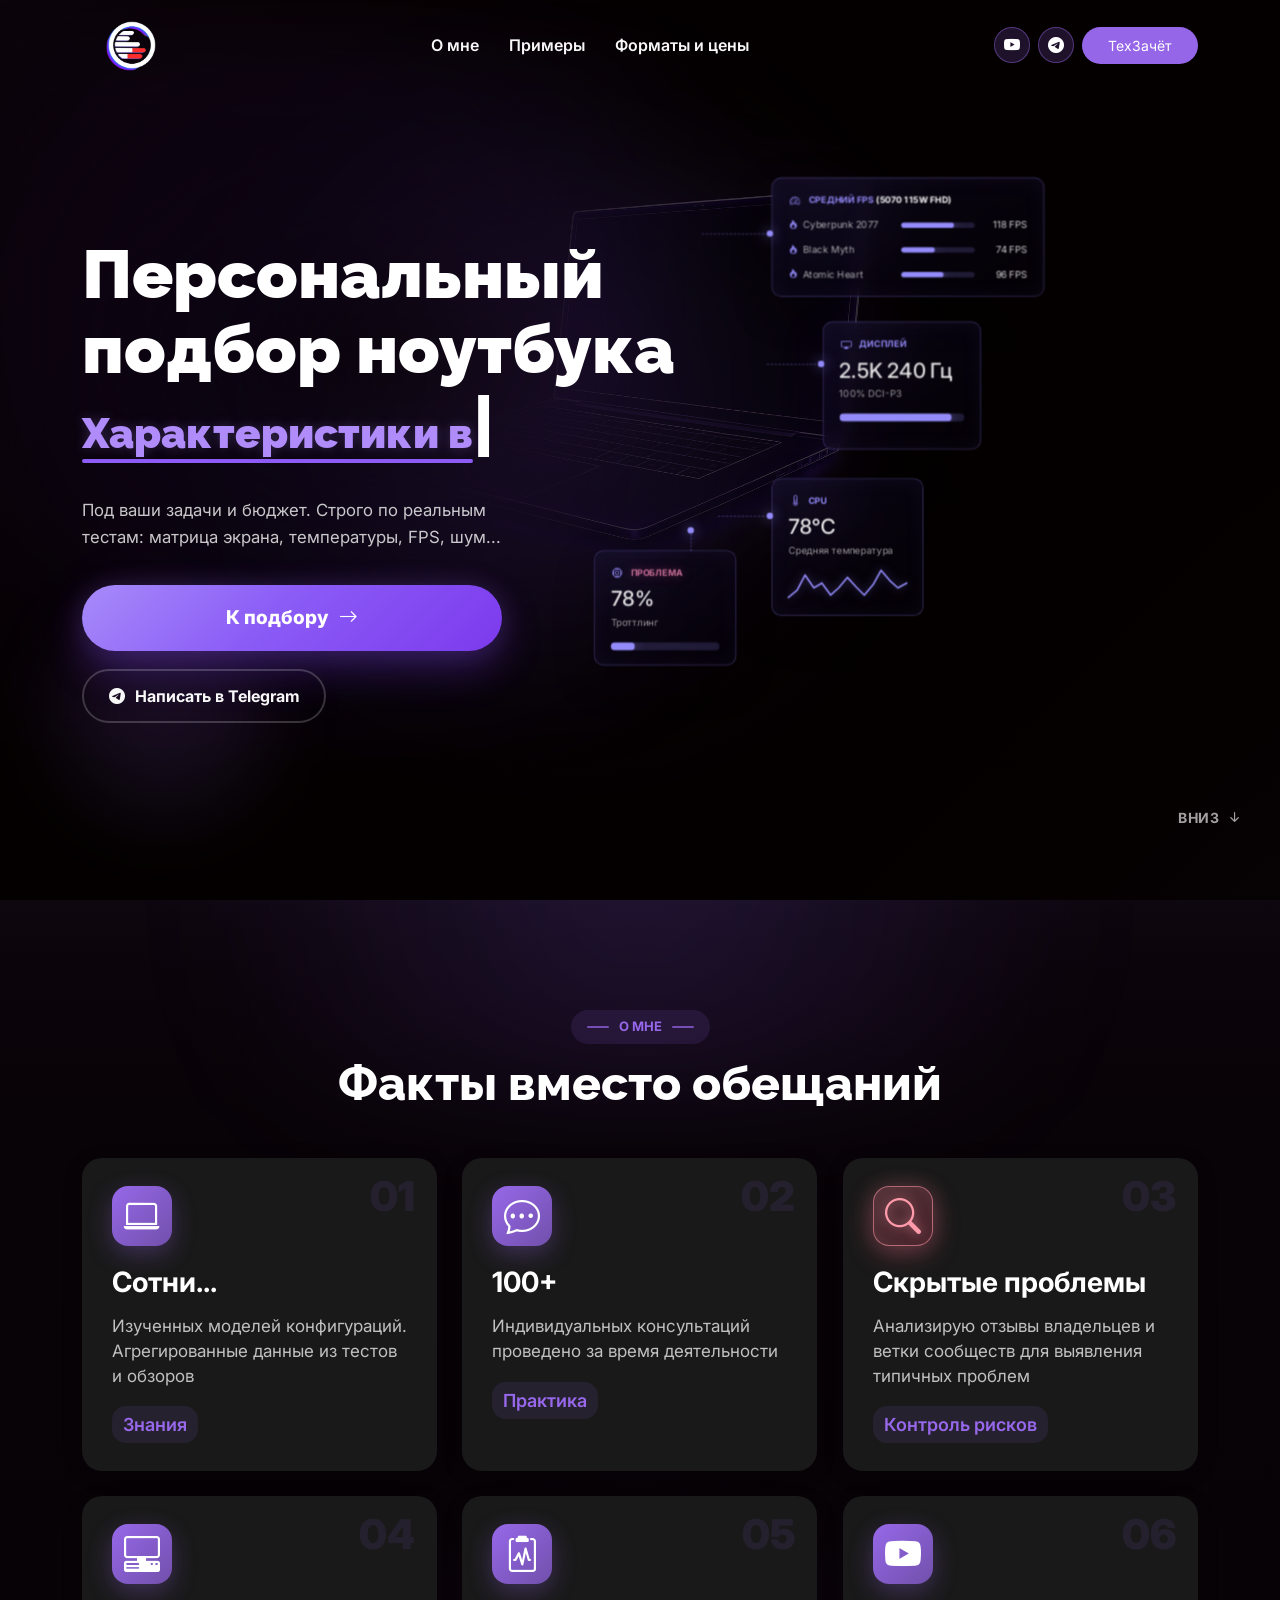
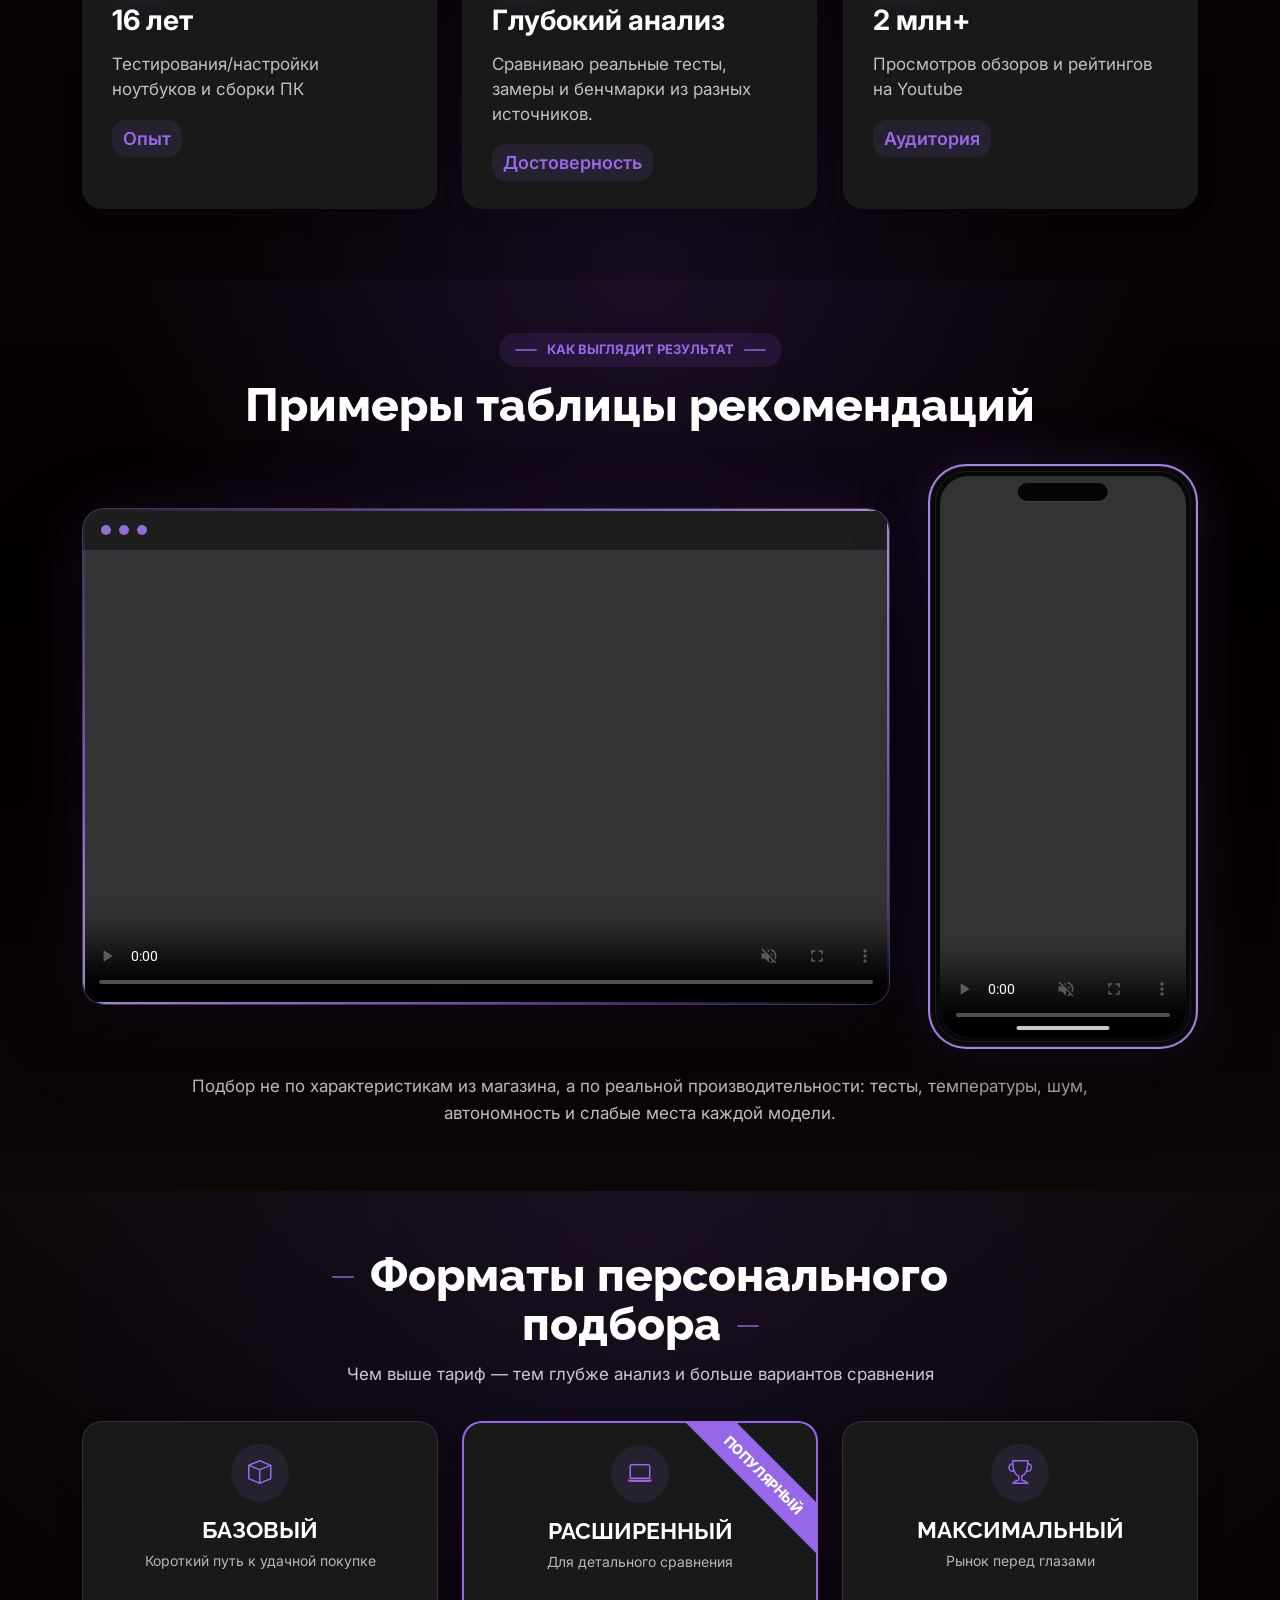
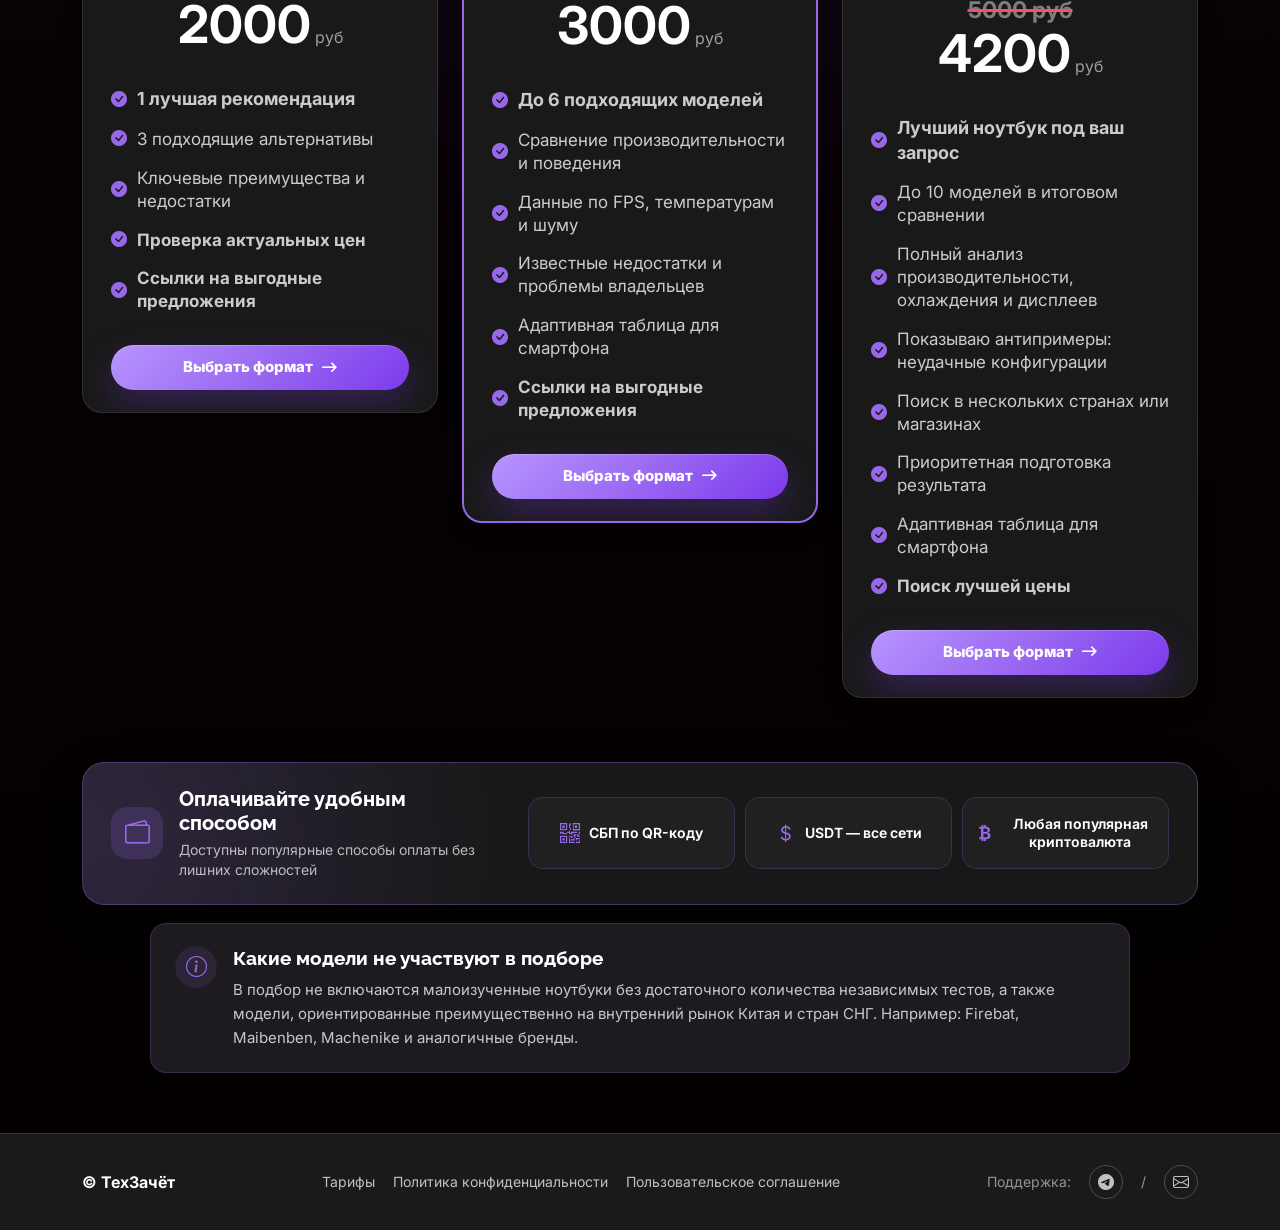
==== index.html @ 90ddcc3f "Replace recommendation demo videos" ====
<!DOCTYPE html>
<html lang="en">

<head>
  <meta charset="utf-8">
  <meta content="width=device-width, initial-scale=1.0" name="viewport">
  <title>ТехЗачёт - подбор ноутбука по реальным тестам</title>
  <meta name="description" content="Персональный подбор ноутбука под задачи и бюджет по реальным тестам, температурам, FPS, шуму и качеству экрана.">
  <meta name="keywords" content="">
  <meta property="og:title" content="ТехЗачёт — персональный подбор ноутбука">
  <meta property="og:description" content="Подбор под ваши задачи и бюджет на основе реальных тестов ноутбуков.">
  <meta property="og:type" content="website">
  <meta property="og:url" content="https://texzachet.com/">
  <meta property="og:site_name" content="ТехЗачёт">
  <meta property="og:locale" content="ru_RU">
  <link rel="canonical" href="https://texzachet.com/">
  <meta property="og:image" content="https://texzachet.com/assets/img/social-preview.png?v=20260727">
  <meta property="og:image:secure_url" content="https://texzachet.com/assets/img/social-preview.png?v=20260727">
  <meta property="og:image:type" content="image/png">
  <meta property="og:image:width" content="2267">
  <meta property="og:image:height" content="951">
  <meta property="og:image:alt" content="ТехЗачёт — персональный подбор ноутбука по реальным тестам">
  <meta name="twitter:card" content="summary_large_image">
  <meta name="twitter:title" content="ТехЗачёт — персональный подбор ноутбука">
  <meta name="twitter:description" content="Подбор под ваши задачи и бюджет на основе реальных тестов ноутбуков.">
  <meta name="twitter:image" content="https://texzachet.com/assets/img/social-preview.png?v=20260727">
  <meta name="twitter:image:alt" content="ТехЗачёт — персональный подбор ноутбука по реальным тестам">

  <!-- Favicons -->
  <link href="assets/img/favicon.png" rel="icon">
  <link href="assets/img/apple-touch-icon.png" rel="apple-touch-icon">

  <!-- Fonts -->
  <link href="https://fonts.googleapis.com" rel="preconnect">
  <link href="https://fonts.gstatic.com" rel="preconnect" crossorigin>
  <link href="https://fonts.googleapis.com/css2?family=Inter:wght@400;500;600;700;800;900&family=Roboto:ital,wght@0,100;0,300;0,400;0,500;0,700;0,900;1,100;1,300;1,400;1,500;1,700;1,900&family=Raleway:ital,wght@0,100;0,200;0,300;0,400;0,500;0,600;0,700;0,800;0,900;1,100;1,200;1,300;1,400;1,500;1,600;1,700;1,800;1,900&display=swap" rel="stylesheet">

  <!-- Vendor CSS Files -->
  <link href="assets/vendor/bootstrap/css/bootstrap.min.css" rel="stylesheet">
  <link href="assets/vendor/bootstrap-icons/bootstrap-icons.css" rel="stylesheet">
  <link href="assets/vendor/aos/aos.css" rel="stylesheet">
  <link href="assets/vendor/glightbox/css/glightbox.min.css" rel="stylesheet">
  <link href="assets/vendor/swiper/swiper-bundle.min.css" rel="stylesheet">

  <!-- Main CSS File -->
  <link href="assets/css/main.css" rel="stylesheet">
  <link href="assets/css/payment.css" rel="stylesheet">

  <!-- =======================================================
  * Template Name: Instant
  * Template URL: https://bootstrapmade.com/newtemplate-bootstrap-website-template/
  * Updated: Jul 07 2025 with Bootstrap v5.3.7
  * Author: BootstrapMade.com
  * License: https://bootstrapmade.com/license/
  ======================================================== -->
</head>

<body class="index-page">

  <header id="header" class="header d-flex align-items-center">
    <div class="container position-relative d-flex align-items-center justify-content-between">

<a href="/" class="logo d-flex align-items-center me-auto me-xl-0" aria-label="Home">
  <img src="assets/img/11122MAIN (0-00-02-50).png" alt="Logo">
</a>

      <nav id="navmenu" class="navmenu">
        <ul>
          <li><a href="#trust">О мне</a></li>
          <li><a href="#recommendations-demo">Примеры</a></li>
          <li><a href="#pricing">Форматы и цены</a></li>
        </ul>
        <i class="mobile-nav-toggle d-xl-none bi bi-list"></i>
      </nav>

      <div class="header-social-links">
        <a href="https://www.youtube.com/@texza4et" target="_blank" rel="noopener" aria-label="YouTube"><i class="bi bi-youtube"></i></a>
        <a href="https://t.me/toptech_ru?direct" target="_blank" rel="noopener" aria-label="Telegram"><i class="bi bi-telegram"></i></a>
      </div>

      <a class="btn-getstarted" href="/">ТехЗачёт</a>

    </div>
  </header>

  <main class="main">

    <!-- Hero Section -->
    <section id="hero" class="hero section">
      <div class="container">
        <div class="hero-wrapper">
          <div class="hero-mystery-laptop" aria-hidden="true">
            <img src="assets/img/48b7e668-4f4a-41c6-b265-36c8e829ea33.png" alt="">
          </div>

          <div class="hero-test-cards" id="heroTestCards" aria-hidden="true"></div>

          <div class="hero-main-content">
            <h1 class="hero-title" data-aos="zoom-in" data-aos-delay="50">
              Персональный подбор ноутбука<br>
              <span class="typed" data-typed-items="Характеристики врут.,Тесты — нет., Доверяйте цифрам."></span>
            </h1>

            <p class="hero-description" data-aos="fade-up" data-aos-delay="100">
Под ваши задачи и бюджет. Строго по реальным тестам: матрица экрана, температуры, FPS, шум...</p>

            <div class="hero-actions" data-aos="fade-up" data-aos-delay="150">
              <a href="#pricing" class="action-btn primary">
                <span>К подбору</span>
                <i class="bi bi-arrow-right"></i>
              </a>
              <a href="https://t.me/toptech_ru?direct" class="action-btn secondary" target="_blank" rel="noopener">
                <i class="bi bi-telegram"></i>
                <span>Написать в Telegram</span>
              </a>
            </div>

          </div>

        </div>
      </div>
      <a href="#trust" class="hero-scroll-hint" data-aos="fade-up" data-aos-delay="200">
        <span>Вниз</span>
        <i class="bi bi-arrow-down-short"></i>
      </a>
    </section><!-- /Hero Section -->

    <!-- Trust Section -->
    <section id="trust" class="features trust-screen section">
      <div class="container">
        <div class="trust-heading" data-aos="fade-up">
          <span>О мне</span>
          <h2>Факты вместо обещаний</h2>
        </div>

        <div class="features-grid trust-grid">
          <div class="feature-item" data-aos="flip-up" data-aos-delay="100">
            <div class="feature-number">01</div>
            <div class="feature-content">
              <div class="feature-icon">
                <i class="bi bi-laptop"></i>
              </div>
              <h4>Сотни...</h4>
              <p>Изученных моделей конфигураций. Агрегированные данные из тестов и обзоров</p>
              <div class="feature-tags">
                <span class="tag">Знания</span>
              </div>
            </div>
          </div>

          <div class="feature-item" data-aos="flip-up" data-aos-delay="150">
            <div class="feature-number">02</div>
            <div class="feature-content">
              <div class="feature-icon">
                <i class="bi bi-chat-dots"></i>
              </div>
              <h4>100+</h4>
              <p>Индивидуальных консультаций проведено за время деятельности</p>
              <div class="feature-tags">
                <span class="tag">Практика</span>
              </div>
            </div>
          </div>

          <div class="feature-item hidden-problems-card" data-aos="flip-up" data-aos-delay="200">
            <div class="feature-number">03</div>
            <div class="feature-content">
              <div class="feature-icon">
                <i class="bi bi-search"></i>
              </div>
              <h4>Скрытые проблемы</h4>
              <p>Анализирую отзывы владельцев и ветки сообществ для выявления типичных проблем</p>
              <div class="feature-tags">
                <span class="tag">Контроль рисков</span>
              </div>
            </div>
          </div>

          <div class="feature-item" data-aos="flip-up" data-aos-delay="250">
            <div class="feature-number">04</div>
            <div class="feature-content">
              <div class="feature-icon">
                <i class="bi bi-pc-display-horizontal"></i>
              </div>
              <h4>16 лет</h4>
              <p>Тестирования/настройки ноутбуков и сборки ПК</p>
              <div class="feature-tags">
                <span class="tag">Опыт</span>
              </div>
            </div>
          </div>

          <div class="feature-item" data-aos="flip-up" data-aos-delay="300">
            <div class="feature-number">05</div>
            <div class="feature-content">
              <div class="feature-icon">
                <i class="bi bi-clipboard2-pulse"></i>
              </div>
              <h4>Глубокий анализ</h4>
              <p>Сравниваю реальные тесты, замеры и бенчмарки из разных источников.</p>
              <div class="feature-tags">
                <span class="tag">Достоверность</span>
              </div>
            </div>
          </div>

          <div class="feature-item" data-aos="flip-up" data-aos-delay="350">
            <div class="feature-number">06</div>
            <div class="feature-content">
              <a href="https://www.youtube.com/@texza4et" class="feature-icon" target="_blank" rel="noopener" aria-label="YouTube">
                <i class="bi bi-youtube"></i>
              </a>
              <h4>2 млн+</h4>
              <p>Просмотров обзоров и рейтингов на Youtube</p>
              <div class="feature-tags">
                <span class="tag">Аудитория</span>
              </div>
            </div>
          </div>
        </div>
      </div>
    </section><!-- /Trust Section -->

    <!-- Recommendations Demo Section -->
    <section id="recommendations-demo" class="recommendations-demo section">
      <div class="container">
        <div class="recommendations-heading" data-aos="fade-up">
          <span>Как выглядит результат</span>
          <h2>Примеры таблицы рекомендаций</h2>
        </div>

        <div class="recommendations-showcase" data-aos="zoom-in" data-aos-delay="150">
          <div class="recommendations-window">
            <div class="window-bar" aria-hidden="true">
              <span></span>
              <span></span>
              <span></span>
            </div>
            <video controls muted loop playsinline preload="metadata" data-scroll-video aria-label="Демонстрация таблицы рекомендаций на компьютере">
              <source src="Videp Project 5.mp4" type="video/mp4">
              Ваш браузер не поддерживает видео.
            </video>
          </div>

          <div class="recommendations-phone" aria-label="Демонстрация мобильной версии">
            <div class="phone-speaker" aria-hidden="true"></div>
            <video controls muted loop playsinline preload="metadata" data-scroll-video aria-label="Демонстрация таблицы рекомендаций на смартфоне">
              <source src="Video Project 4.mp4" type="video/mp4">
              Ваш браузер не поддерживает видео.
            </video>
            <div class="phone-home-indicator" aria-hidden="true"></div>
          </div>
        </div>

        <p class="recommendations-caption" data-aos="fade-up" data-aos-delay="250">
Подбор не по характеристикам из магазина, а по реальной производительности: тесты, температуры, шум, автономность и слабые места каждой модели.
        </p>
      </div>
    </section><!-- /Recommendations Demo Section -->

    <!-- Pricing Section -->
    <section id="pricing" class="pricing section">

      <!-- Section Title -->
      <div class="container section-title" data-aos="fade-up">
        <h2>Форматы персонального подбора</h2>
        <p>Чем выше тариф — тем глубже анализ и больше вариантов сравнения</p>
      </div><!-- End Section Title -->

      <div class="container" data-aos="fade-up" data-aos-delay="100">

        <div class="row gy-4">
          <!-- Basic Plan -->
          <div class="col-lg-4 col-md-6" data-aos="zoom-in" data-aos-delay="200">
            <div class="pricing-card">
              <div class="plan-header">
                <div class="plan-icon">
                  <i class="bi bi-box"></i>
                </div>
                <h3>БАЗОВЫЙ</h3>
                <p>Короткий путь к удачной покупке</p>
              </div>
              <div class="plan-pricing">
                <div class="price">
                  <span class="amount">2000</span>
                  <span class="period">руб</span>
                </div>
              </div>
              <div class="plan-features">
                <ul>
                  <li><i class="bi bi-check-circle-fill"></i> 1 лучшая рекомендация</li>
                  <li><i class="bi bi-check-circle-fill"></i> 3 подходящие альтернативы</li>
                  <li><i class="bi bi-check-circle-fill"></i> Ключевые преимущества и недостатки</li>
                  <li><i class="bi bi-check-circle-fill"></i> <strong>Проверка актуальных цен</strong></li>
                  <li><i class="bi bi-check-circle-fill"></i> <strong>Ссылки на выгодные предложения</strong></li>
                </ul>
              </div>
              <div class="plan-cta">
                <a href="#" class="btn-plan" data-checkout-plan="lite">Выбрать формат</a>
              </div>
            </div>
          </div><!-- End Basic Plan -->

          <!-- Professional Plan -->
          <div class="col-lg-4 col-md-6" data-aos="zoom-in" data-aos-delay="300">
            <div class="pricing-card popular">
              <div class="popular-tag">Популярный</div>
              <div class="plan-header">
                <div class="plan-icon">
                  <i class="bi bi-laptop"></i>
                </div>
                <h3>РАСШИРЕННЫЙ</h3>
                <p>Для детального сравнения</p>
              </div>
              <div class="plan-pricing">
                <div class="price">
                  <span class="amount">3000</span>
                  <span class="period">руб</span>
                </div>
              </div>
              <div class="plan-features">
                <ul>
                  <li><i class="bi bi-check-circle-fill"></i> До 6 подходящих моделей</li>
                  <li><i class="bi bi-check-circle-fill"></i> Сравнение производительности и поведения</li>
                  <li><i class="bi bi-check-circle-fill"></i> Данные по FPS, температурам и шуму</li>
                  <li><i class="bi bi-check-circle-fill"></i> Известные недостатки и проблемы владельцев</li>
                  <li><i class="bi bi-check-circle-fill"></i> Адаптивная таблица для смартфона</li>
                  <li><i class="bi bi-check-circle-fill"></i> <strong>Ссылки на выгодные предложения</strong></li>
                </ul>
              </div>
              <div class="plan-cta">
                <a href="#" class="btn-plan" data-checkout-plan="pro">Выбрать формат</a>
              </div>
            </div>
          </div><!-- End Professional Plan -->

          <!-- Enterprise Plan -->
          <div class="col-lg-4 col-md-6" data-aos="zoom-in" data-aos-delay="400">
            <div class="pricing-card">
              <div class="plan-header">
                <div class="plan-icon">
                  <i class="bi bi-trophy"></i>
                </div>
                <h3>МАКСИМАЛЬНЫЙ</h3>
                <p>Рынок перед глазами</p>
              </div>
              <div class="plan-pricing">
                <div class="old-price">5000 руб</div>
                <div class="price">
                  <span class="amount">4200</span>
                  <span class="period">руб</span>
                </div>
              </div>
              <div class="plan-features">
                <ul>
                  <li><i class="bi bi-check-circle-fill"></i> Лучший ноутбук под ваш запрос</li>
                  <li><i class="bi bi-check-circle-fill"></i> До 10 моделей в итоговом сравнении</li>
                  <li><i class="bi bi-check-circle-fill"></i> Полный анализ производительности, охлаждения и дисплеев</li>
                  <li><i class="bi bi-check-circle-fill"></i> Показываю антипримеры: неудачные конфигурации</li>
                  <li><i class="bi bi-check-circle-fill"></i> Поиск в нескольких странах или магазинах</li>
                  <li><i class="bi bi-check-circle-fill"></i> Приоритетная подготовка результата</li>
                  <li><i class="bi bi-check-circle-fill"></i> Адаптивная таблица для смартфона</li>
                  <li><i class="bi bi-check-circle-fill"></i> <strong>Поиск лучшей цены</strong></li>
                </ul>
              </div>
              <div class="plan-cta">
                <a href="#" class="btn-plan" data-checkout-plan="expert">Выбрать формат</a>
              </div>
            </div>
          </div><!-- End Enterprise Plan -->
        </div>

        <aside class="pricing-payment-methods" aria-labelledby="paymentMethodsTitle">
          <div class="pricing-payment-methods-heading">
            <span class="pricing-payment-methods-icon" aria-hidden="true">
              <i class="bi bi-wallet2"></i>
            </span>
            <div>
              <h3 id="paymentMethodsTitle">Оплачивайте удобным способом</h3>
              <p>Доступны популярные способы оплаты без лишних сложностей</p>
            </div>
          </div>
          <div class="pricing-payment-methods-list">
            <div class="pricing-payment-method">
              <i class="bi bi-qr-code" aria-hidden="true"></i>
              <span>СБП по QR-коду</span>
            </div>
            <div class="pricing-payment-method">
              <i class="bi bi-currency-dollar" aria-hidden="true"></i>
              <span>USDT — все сети</span>
            </div>
            <div class="pricing-payment-method">
              <i class="bi bi-currency-bitcoin" aria-hidden="true"></i>
              <span>Любая популярная криптовалюта</span>
            </div>
          </div>
        </aside>

        <aside class="pricing-exclusion-note" aria-labelledby="pricingExclusionTitle">
          <div class="pricing-exclusion-note-icon" aria-hidden="true">
            <i class="bi bi-info-circle"></i>
          </div>
          <div>
            <h3 id="pricingExclusionTitle">Какие модели не участвуют в подборе</h3>
            <p>В подбор не включаются малоизученные ноутбуки без достаточного количества независимых тестов, а также модели, ориентированные преимущественно на внутренний рынок Китая и стран СНГ. Например: Firebat, Maibenben, Machenike и аналогичные бренды.</p>
          </div>
        </aside>

        <div class="payment-notice" data-payment-notice role="alert" aria-live="assertive" hidden></div>

      </div>

    </section><!-- /Pricing Section -->

    <div class="modal fade checkout-modal" id="checkoutModal" tabindex="-1" aria-labelledby="checkoutModalTitle" aria-hidden="true">
      <div class="modal-dialog modal-dialog-centered">
        <div class="modal-content">
          <div class="modal-header">
            <div>
              <div class="checkout-modal-kicker">Оформление заказа</div>
              <h2 class="modal-title" id="checkoutModalTitle">Тариф <span data-checkout-plan-name></span></h2>
              <div class="checkout-modal-price" data-checkout-plan-price></div>
            </div>
            <button type="button" class="btn-close" data-bs-dismiss="modal" aria-label="Закрыть"></button>
          </div>
          <form data-checkout-form>
            <div class="modal-body">
              <label class="form-label" for="checkoutContact">Telegram или email</label>
              <input
                class="form-control"
                id="checkoutContact"
                name="contact"
                type="text"
                maxlength="160"
                autocomplete="email"
                placeholder="@username или name@example.com"
                required
              >
              <p class="checkout-contact-hint">Нужен только для связи по оплаченному заказу.</p>

              <div class="form-check checkout-consent">
                <input class="form-check-input" id="checkoutTerms" name="acceptedTerms" type="checkbox" required>
                <label class="form-check-label" for="checkoutTerms">
                  Я принимаю <a href="terms.html" target="_blank" rel="noopener">пользовательское соглашение</a>
                  и <a href="privacy.html" target="_blank" rel="noopener">политику конфиденциальности</a>
                </label>
              </div>

              <div class="checkout-error" data-checkout-error role="alert" aria-live="assertive" hidden></div>
            </div>
            <div class="modal-footer">
              <button type="button" class="btn checkout-cancel" data-bs-dismiss="modal">Отмена</button>
              <button type="submit" class="btn checkout-submit" data-checkout-submit>Перейти к оплате</button>
            </div>
          </form>
        </div>
      </div>
    </div>

    <!-- About Section -->
    <section id="about" class="about section temporarily-hidden">

      <div class="container" data-aos="fade-up" data-aos-delay="100">

        <div class="row align-items-center justify-content-between g-lg-5">
          <div class="col-lg-6" data-aos="fade-right" data-aos-delay="200">
            <div class="image-wrapper">
              <img src="assets/img/about/about-portrait-7.webp" class="img-fluid rounded" alt="About Us Image">
            </div>
          </div>

          <div class="col-lg-6" data-aos="fade-left" data-aos-delay="300">
            <div class="content">
              <h2 class="mb-4">Our Story</h2>
              <h5 class="mb-4">Crafting innovative solutions since 2010</h5>

              <p>Lorem ipsum dolor sit amet, consectetur adipiscing elit. Proin vel mauris in magna fringilla finibus. Suspendisse potenti. Integer ut fringilla mi, a aliquam risus. Maecenas ac nibh magna. Aenean fringilla lobortis ex, sit amet iaculis eros facilisis nec.</p>

              <div class="features-list mt-5" data-aos="fade-up" data-aos-delay="400">
                <div class="row g-4">
                  <div class="col-md-6">
                    <div class="feature-item">
                      <i class="bi bi-award"></i>
                      <h5>Excellence</h5>
                      <p>Lorem ipsum dolor sit amet, consectetur adipiscing elit.</p>
                    </div>
                  </div>
                  <div class="col-md-6">
                    <div class="feature-item">
                      <i class="bi bi-lightbulb"></i>
                      <h5>Innovation</h5>
                      <p>Proin vel mauris in magna fringilla finibus.</p>
                    </div>
                  </div>
                  <div class="col-md-6">
                    <div class="feature-item">
                      <i class="bi bi-people"></i>
                      <h5>Community</h5>
                      <p>Suspendisse potenti. Integer ut fringilla mi.</p>
                    </div>
                  </div>
                  <div class="col-md-6">
                    <div class="feature-item">
                      <i class="bi bi-graph-up-arrow"></i>
                      <h5>Growth</h5>
                      <p>Maecenas ac nibh magna. Aenean fringilla lobortis ex.</p>
                    </div>
                  </div>
                </div>
              </div>

              <div class="mt-5" data-aos="fade-up" data-aos-delay="600">
                <a href="#" class="btn btn-primary me-3">Learn More</a>
                <a href="#" class="btn btn-outline-primary">Contact Us</a>
              </div>
            </div>
          </div>
        </div>

      </div>

    </section><!-- /About Section -->

    <!-- Features Section -->
    <section id="features" class="features section temporarily-hidden">

      <!-- Section Title -->
      <div class="container section-title" data-aos="fade-up">
        <h2>Features</h2>
        <p>Necessitatibus eius consequatur ex aliquid fuga eum quidem sint consectetur velit</p>
      </div><!-- End Section Title -->

      <div class="container" data-aos="fade-up" data-aos-delay="100">

        <div class="row align-items-center mb-5">
          <div class="col-lg-6" data-aos="fade-right" data-aos-delay="150">
            <div class="intro-content">
              <h2>Powerful features to accelerate growth</h2>
              <p>Sed do eiusmod tempor incididunt ut labore et dolore magna aliqua. Ut enim ad minim veniam, quis nostrud exercitation ullamco laboris.</p>
              <div class="feature-stats">
                <div class="stat-item">
                  <span class="stat-number">150+</span>
                  <span class="stat-label">Features</span>
                </div>
                <div class="stat-item">
                  <span class="stat-number">99.9%</span>
                  <span class="stat-label">Uptime</span>
                </div>
                <div class="stat-item">
                  <span class="stat-number">24/7</span>
                  <span class="stat-label">Support</span>
                </div>
              </div>
            </div>
          </div>
          <div class="col-lg-6" data-aos="fade-left" data-aos-delay="200">
            <div class="intro-image">
              <img src="assets/img/features/features-2.webp" alt="Features" class="img-fluid">
            </div>
          </div>
        </div>

      </div>

    </section><!-- /Features Section -->

    <!-- Features Tabs Section -->
    <section id="features-tabs" class="features-tabs section temporarily-hidden">

      <div class="container" data-aos="fade-up" data-aos-delay="100">

        <div class="tabs-wrapper">
          <ul class="nav nav-tabs" data-aos="fade-up" data-aos-delay="100">

            <li class="nav-item">
              <a class="nav-link active show" data-bs-toggle="tab" data-bs-target="#features-tabs-tab-1">
                <div class="tab-icon">
                  <i class="bi bi-rocket-takeoff"></i>
                </div>
                <div class="tab-content">
                  <h5>Innovation</h5>
                  <span>Cutting-edge solutions</span>
                </div>
              </a>
            </li><!-- End tab nav item -->

            <li class="nav-item">
              <a class="nav-link" data-bs-toggle="tab" data-bs-target="#features-tabs-tab-2">
                <div class="tab-icon">
                  <i class="bi bi-shield-shaded"></i>
                </div>
                <div class="tab-content">
                  <h5>Security</h5>
                  <span>Advanced protection</span>
                </div>
              </a>
            </li><!-- End tab nav item -->

            <li class="nav-item">
              <a class="nav-link" data-bs-toggle="tab" data-bs-target="#features-tabs-tab-3">
                <div class="tab-icon">
                  <i class="bi bi-lightning-charge"></i>
                </div>
                <div class="tab-content">
                  <h5>Performance</h5>
                  <span>Lightning fast speed</span>
                </div>
              </a>
            </li><!-- End tab nav item -->

            <li class="nav-item">
              <a class="nav-link" data-bs-toggle="tab" data-bs-target="#features-tabs-tab-4">
                <div class="tab-icon">
                  <i class="bi bi-heart-pulse"></i>
                </div>
                <div class="tab-content">
                  <h5>Support</h5>
                  <span>24/7 assistance</span>
                </div>
              </a>
            </li><!-- End tab nav item -->

          </ul>

          <div class="tab-content" data-aos="fade-up" data-aos-delay="200">

            <div class="tab-pane fade active show" id="features-tabs-tab-1">
              <div class="row align-items-center">

                <div class="col-lg-5">
                  <div class="content-wrapper">
                    <div class="icon-badge">
                      <i class="bi bi-rocket-takeoff"></i>
                    </div>
                    <h3>Innovation Excellence</h3>
                    <p>Sed ut perspiciatis unde omnis iste natus error sit voluptatem accusantium doloremque laudantium, totam rem aperiam eaque ipsa quae ab illo inventore veritatis.</p>

                    <div class="feature-grid">
                      <div class="feature-item">
                        <i class="bi bi-check-circle-fill"></i>
                        <span>Excepteur sint occaecat cupidatat non proident</span>
                      </div>
                      <div class="feature-item">
                        <i class="bi bi-check-circle-fill"></i>
                        <span>Sunt in culpa qui officia deserunt mollit anim</span>
                      </div>
                      <div class="feature-item">
                        <i class="bi bi-check-circle-fill"></i>
                        <span>At vero eos et accusamus et iusto odio</span>
                      </div>
                      <div class="feature-item">
                        <i class="bi bi-check-circle-fill"></i>
                        <span>Et harum quidem rerum facilis est et expedita</span>
                      </div>
                    </div>

                    <div class="stats-row">
                      <div class="stat-item">
                        <div class="stat-number">99%</div>
                        <div class="stat-label">Uptime</div>
                      </div>
                      <div class="stat-item">
                        <div class="stat-number">50K+</div>
                        <div class="stat-label">Users</div>
                      </div>
                      <div class="stat-item">
                        <div class="stat-number">24/7</div>
                        <div class="stat-label">Support</div>
                      </div>
                    </div>

                    <a href="#" class="btn-primary">Learn More <i class="bi bi-arrow-right"></i></a>
                  </div>
                </div>

                <div class="col-lg-7">
                  <div class="visual-content">
                    <div class="main-image">
                      <img src="assets/img/features/features-4.webp" alt="" class="img-fluid">
                      <div class="floating-card">
                        <i class="bi bi-graph-up-arrow"></i>
                        <div class="card-content">
                          <span>Performance</span>
                          <strong>+85% Improvement</strong>
                        </div>
                      </div>
                    </div>
                  </div>
                </div>

              </div>
            </div><!-- End tab content item -->

            <div class="tab-pane fade" id="features-tabs-tab-2">
              <div class="row align-items-center">

                <div class="col-lg-5">
                  <div class="content-wrapper">
                    <div class="icon-badge">
                      <i class="bi bi-shield-shaded"></i>
                    </div>
                    <h3>Advanced Security</h3>
                    <p>Neque porro quisquam est qui dolorem ipsum quia dolor sit amet consectetur adipisci velit sed quia non numquam eius modi tempora incidunt ut labore.</p>

                    <div class="feature-grid">
                      <div class="feature-item">
                        <i class="bi bi-check-circle-fill"></i>
                        <span>Temporibus autem quibusdam et aut officiis</span>
                      </div>
                      <div class="feature-item">
                        <i class="bi bi-check-circle-fill"></i>
                        <span>Nam libero tempore cum soluta nobis</span>
                      </div>
                      <div class="feature-item">
                        <i class="bi bi-check-circle-fill"></i>
                        <span>Itaque earum rerum hic tenetur a sapiente</span>
                      </div>
                      <div class="feature-item">
                        <i class="bi bi-check-circle-fill"></i>
                        <span>Quis autem vel eum iure reprehenderit qui</span>
                      </div>
                    </div>

                    <div class="stats-row">
                      <div class="stat-item">
                        <div class="stat-number">256-bit</div>
                        <div class="stat-label">Encryption</div>
                      </div>
                      <div class="stat-item">
                        <div class="stat-number">ISO</div>
                        <div class="stat-label">Certified</div>
                      </div>
                      <div class="stat-item">
                        <div class="stat-number">GDPR</div>
                        <div class="stat-label">Compliant</div>
                      </div>
                    </div>

                    <a href="#" class="btn-primary">Learn More <i class="bi bi-arrow-right"></i></a>
                  </div>
                </div>

                <div class="col-lg-7">
                  <div class="visual-content">
                    <div class="main-image">
                      <img src="assets/img/features/features-2.webp" alt="" class="img-fluid">
                      <div class="floating-card">
                        <i class="bi bi-shield-check"></i>
                        <div class="card-content">
                          <span>Security</span>
                          <strong>Military Grade</strong>
                        </div>
                      </div>
                    </div>
                  </div>
                </div>

              </div>
            </div><!-- End tab content item -->

            <div class="tab-pane fade" id="features-tabs-tab-3">
              <div class="row align-items-center">

                <div class="col-lg-5">
                  <div class="content-wrapper">
                    <div class="icon-badge">
                      <i class="bi bi-lightning-charge"></i>
                    </div>
                    <h3>Lightning Performance</h3>
                    <p>Ut enim ad minima veniam quis nostrum exercitationem ullam corporis suscipit laboriosam nisi ut aliquid ex ea commodi consequatur quis autem vel.</p>

                    <div class="feature-grid">
                      <div class="feature-item">
                        <i class="bi bi-check-circle-fill"></i>
                        <span>Duis aute irure dolor in reprehenderit in voluptate</span>
                      </div>
                      <div class="feature-item">
                        <i class="bi bi-check-circle-fill"></i>
                        <span>Excepteur sint occaecat cupidatat non proident</span>
                      </div>
                      <div class="feature-item">
                        <i class="bi bi-check-circle-fill"></i>
                        <span>Sunt in culpa qui officia deserunt mollit</span>
                      </div>
                      <div class="feature-item">
                        <i class="bi bi-check-circle-fill"></i>
                        <span>Sed ut perspiciatis unde omnis iste natus</span>
                      </div>
                    </div>

                    <div class="stats-row">
                      <div class="stat-item">
                        <div class="stat-number">0.5s</div>
                        <div class="stat-label">Load Time</div>
                      </div>
                      <div class="stat-item">
                        <div class="stat-number">100%</div>
                        <div class="stat-label">Optimized</div>
                      </div>
                      <div class="stat-item">
                        <div class="stat-number">CDN</div>
                        <div class="stat-label">Global</div>
                      </div>
                    </div>

                    <a href="#" class="btn-primary">Learn More <i class="bi bi-arrow-right"></i></a>
                  </div>
                </div>

                <div class="col-lg-7">
                  <div class="visual-content">
                    <div class="main-image">
                      <img src="assets/img/features/features-6.webp" alt="" class="img-fluid">
                      <div class="floating-card">
                        <i class="bi bi-speedometer2"></i>
                        <div class="card-content">
                          <span>Speed</span>
                          <strong>Ultra Fast</strong>
                        </div>
                      </div>
                    </div>
                  </div>
                </div>

              </div>
            </div><!-- End tab content item -->

            <div class="tab-pane fade" id="features-tabs-tab-4">
              <div class="row align-items-center">

                <div class="col-lg-5">
                  <div class="content-wrapper">
                    <div class="icon-badge">
                      <i class="bi bi-heart-pulse"></i>
                    </div>
                    <h3>Premium Support</h3>
                    <p>Nemo enim ipsam voluptatem quia voluptas sit aspernatur aut odit aut fugit sed quia consequuntur magni dolores eos qui ratione voluptatem sequi nesciunt.</p>

                    <div class="feature-grid">
                      <div class="feature-item">
                        <i class="bi bi-check-circle-fill"></i>
                        <span>Neque porro quisquam est qui dolorem ipsum</span>
                      </div>
                      <div class="feature-item">
                        <i class="bi bi-check-circle-fill"></i>
                        <span>Quia dolor sit amet consectetur adipisci velit</span>
                      </div>
                      <div class="feature-item">
                        <i class="bi bi-check-circle-fill"></i>
                        <span>Sed quia non numquam eius modi tempora</span>
                      </div>
                      <div class="feature-item">
                        <i class="bi bi-check-circle-fill"></i>
                        <span>Incidunt ut labore et dolore magnam aliquam</span>
                      </div>
                    </div>

                    <div class="stats-row">
                      <div class="stat-item">
                        <div class="stat-number">24/7</div>
                        <div class="stat-label">Available</div>
                      </div>
                      <div class="stat-item">
                        <div class="stat-number">2min</div>
                        <div class="stat-label">Response</div>
                      </div>
                      <div class="stat-item">
                        <div class="stat-number">Expert</div>
                        <div class="stat-label">Team</div>
                      </div>
                    </div>

                    <a href="#" class="btn-primary">Learn More <i class="bi bi-arrow-right"></i></a>
                  </div>
                </div>

                <div class="col-lg-7">
                  <div class="visual-content">
                    <div class="main-image">
                      <img src="assets/img/features/features-1.webp" alt="" class="img-fluid">
                      <div class="floating-card">
                        <i class="bi bi-headset"></i>
                        <div class="card-content">
                          <span>Support</span>
                          <strong>Always Here</strong>
                        </div>
                      </div>
                    </div>
                  </div>
                </div>

              </div>
            </div><!-- End tab content item -->

          </div>
        </div>

      </div>

    </section><!-- /Features Tabs Section -->

    <!-- Services Section -->
    <section id="services" class="services section temporarily-hidden">

      <!-- Section Title -->
      <div class="container section-title" data-aos="fade-up">
        <h2>Services</h2>
        <p>Necessitatibus eius consequatur ex aliquid fuga eum quidem sint consectetur velit</p>
      </div><!-- End Section Title -->

      <div class="container" data-aos="fade-up" data-aos-delay="100">

        <div class="row align-items-center">
          <div class="col-lg-6">
            <div class="intro-content" data-aos="fade-right" data-aos-delay="100">
              <div class="section-badge mb-3" data-aos="zoom-in" data-aos-delay="50">
                <i class="bi bi-star-fill"></i>
                <span>WHAT WE DO</span>
              </div>
              <h2 class="section-heading mb-4">Transforming Ideas into Outstanding Results</h2>
              <p class="section-description mb-4">We believe in crafting exceptional experiences that drive meaningful growth for your business. Our dedicated team combines creativity with technical excellence to deliver solutions that make a difference.</p>
              <a href="#" class="cta-button" data-aos="fade-right" data-aos-delay="200">
                Explore Our Work
              </a>
            </div>
          </div>
          <div class="col-lg-6">
            <div class="hero-visual" data-aos="fade-left" data-aos-delay="150">
              <img src="assets/img/services/services-1.webp" alt="Services" class="img-fluid">
            </div>
          </div>
        </div>

        <div class="services-grid mt-5">
          <div class="row g-4">
            <div class="col-lg-4 col-md-6" data-aos="fade-up" data-aos-delay="100">
              <div class="service-card">
                <div class="card-number">
                  <span>01</span>
                </div>
                <div class="card-content">
                  <h5 class="service-title">
                    <a href="#">Custom Application Development</a>
                  </h5>
                  <p class="service-description">Building robust applications tailored to your specific needs using modern frameworks and cutting-edge technologies.</p>
                </div>
              </div>
            </div><!-- End Service Card -->

            <div class="col-lg-4 col-md-6" data-aos="fade-up" data-aos-delay="200">
              <div class="service-card">
                <div class="card-number">
                  <span>02</span>
                </div>
                <div class="card-content">
                  <h5 class="service-title">
                    <a href="#">Strategic Planning</a>
                  </h5>
                  <p class="service-description">Comprehensive roadmaps that align technology solutions with your business objectives and market opportunities.</p>
                </div>
              </div>
            </div><!-- End Service Card -->

            <div class="col-lg-4 col-md-6" data-aos="fade-up" data-aos-delay="300">
              <div class="service-card">
                <div class="card-number">
                  <span>03</span>
                </div>
                <div class="card-content">
                  <h5 class="service-title">
                    <a href="#">Identity Design</a>
                  </h5>
                  <p class="service-description">Creating compelling visual narratives that resonate with your audience and strengthen brand recognition across all touchpoints.</p>
                </div>
              </div>
            </div><!-- End Service Card -->

            <div class="col-lg-4 col-md-6" data-aos="fade-up" data-aos-delay="100">
              <div class="service-card">
                <div class="card-number">
                  <span>04</span>
                </div>
                <div class="card-content">
                  <h5 class="service-title">
                    <a href="#">Digital Marketing</a>
                  </h5>
                  <p class="service-description">Maximizing your online presence through targeted campaigns that drive engagement and convert visitors into loyal customers.</p>
                </div>
              </div>
            </div><!-- End Service Card -->

            <div class="col-lg-4 col-md-6" data-aos="fade-up" data-aos-delay="200">
              <div class="service-card">
                <div class="card-number">
                  <span>05</span>
                </div>
                <div class="card-content">
                  <h5 class="service-title">
                    <a href="#">User Experience Design</a>
                  </h5>
                  <p class="service-description">Crafting intuitive interfaces that prioritize user needs while delivering seamless interactions across desktop and mobile platforms.</p>
                </div>
              </div>
            </div><!-- End Service Card -->

            <div class="col-lg-4 col-md-6" data-aos="fade-up" data-aos-delay="300">
              <div class="service-card">
                <div class="card-number">
                  <span>06</span>
                </div>
                <div class="card-content">
                  <h5 class="service-title">
                    <a href="#">Data Intelligence</a>
                  </h5>
                  <p class="service-description">Transforming raw data into actionable insights that inform strategic decisions and optimize business performance effectively.</p>
                </div>
              </div>
            </div><!-- End Service Card -->

          </div>
        </div>

      </div>

    </section><!-- /Services Section -->

    <!-- Call To Action Section -->
    <section id="call-to-action" class="call-to-action section light-background temporarily-hidden">

      <div class="container" data-aos="fade-up" data-aos-delay="100">

        <div class="advertise-1 d-flex flex-column flex-lg-row gap-4 align-items-center position-relative">

          <div class="content-left flex-grow-1" data-aos="fade-right" data-aos-delay="200">
            <span class="badge text-uppercase mb-2">Don't Miss!</span>
            <h2>Revolutionize Your Digital Experience Today</h2>
            <p class="my-4">Strategia accelerates your business growth through innovative solutions and cutting-edge technology. Join thousands of satisfied customers who have transformed their operations.</p>

            <div class="features d-flex flex-wrap gap-3 mb-4">
              <div class="feature-item">
                <i class="bi bi-check-circle-fill"></i>
                <span>Premium Support</span>
              </div>
              <div class="feature-item">
                <i class="bi bi-check-circle-fill"></i>
                <span>Cloud Integration</span>
              </div>
              <div class="feature-item">
                <i class="bi bi-check-circle-fill"></i>
                <span>Real-time Analytics</span>
              </div>
            </div>

            <div class="cta-buttons d-flex flex-wrap gap-3">
              <a href="#" class="btn btn-primary">Start Free Trial</a>
              <a href="#" class="btn btn-outline">Learn More</a>
            </div>
          </div>

          <div class="content-right position-relative" data-aos="fade-left" data-aos-delay="300">
            <img src="assets/img/misc/misc-5.webp" alt="Digital Platform" class="img-fluid rounded-4">
            <div class="floating-card">
              <div class="card-icon">
                <i class="bi bi-graph-up-arrow"></i>
              </div>
              <div class="card-content">
                <span class="stats-number">245%</span>
                <span class="stats-text">Growth Rate</span>
              </div>
            </div>
          </div>

          <div class="decoration">
            <div class="circle-1"></div>
            <div class="circle-2"></div>
          </div>

        </div>

      </div>

    </section><!-- /Call To Action Section -->

    <!-- Testimonials Section -->
    <section id="testimonials" class="testimonials section temporarily-hidden">

      <!-- Section Title -->
      <div class="container section-title" data-aos="fade-up">
        <h2>Testimonials</h2>
        <p>Necessitatibus eius consequatur ex aliquid fuga eum quidem sint consectetur velit</p>
      </div><!-- End Section Title -->

      <div class="container" data-aos="fade-up" data-aos-delay="100">

        <div class="testimonial-slider swiper init-swiper">
          <script type="application/json" class="swiper-config">
            {
              "loop": true,
              "speed": 600,
              "autoplay": {
                "delay": 4000
              },
              "slidesPerView": 1,
              "spaceBetween": 30,
              "navigation": {
                "nextEl": ".swiper-button-next",
                "prevEl": ".swiper-button-prev"
              },
              "breakpoints": {
                "768": {
                  "slidesPerView": 2
                },
                "1200": {
                  "slidesPerView": 3
                }
              }
            }
          </script>

          <div class="swiper-wrapper">

            <!-- Testimonial Slide 1 -->
            <div class="swiper-slide">
              <div class="testimonial-item" data-aos="zoom-in" data-aos-delay="200">
                <div class="testimonial-header">
                  <img src="assets/img/person/person-f-12.webp" alt="Client" class="img-fluid" loading="lazy">
                  <div class="rating">
                    <i class="bi bi-star-fill"></i>
                    <i class="bi bi-star-fill"></i>
                    <i class="bi bi-star-fill"></i>
                    <i class="bi bi-star-fill"></i>
                    <i class="bi bi-star-fill"></i>
                  </div>
                </div>
                <div class="testimonial-body">
                  <p>Excepteur sint occaecat cupidatat non proident, sunt in culpa qui officia deserunt mollit anim id est laborum consectetur adipiscing elit sed eiusmod tempor.</p>
                </div>
                <div class="testimonial-footer">
                  <h5>Jessica Martinez</h5>
                  <span>UX Designer</span>
                  <div class="quote-icon">
                    <i class="bi bi-chat-quote-fill"></i>
                  </div>
                </div>
              </div>
            </div><!-- End Testimonial Slide -->

            <!-- Testimonial Slide 2 -->
            <div class="swiper-slide">
              <div class="testimonial-item" data-aos="zoom-in" data-aos-delay="300">
                <div class="testimonial-header">
                  <img src="assets/img/person/person-m-8.webp" alt="Client" class="img-fluid" loading="lazy">
                  <div class="rating">
                    <i class="bi bi-star-fill"></i>
                    <i class="bi bi-star-fill"></i>
                    <i class="bi bi-star-fill"></i>
                    <i class="bi bi-star-fill"></i>
                    <i class="bi bi-star-fill"></i>
                  </div>
                </div>
                <div class="testimonial-body">
                  <p>Duis aute irure dolor in reprehenderit in voluptate velit esse cillum dolore eu fugiat nulla pariatur excepteur sint occaecat cupidatat non proident sunt in culpa.</p>
                </div>
                <div class="testimonial-footer">
                  <h5>David Rodriguez</h5>
                  <span>Software Engineer</span>
                  <div class="quote-icon">
                    <i class="bi bi-chat-quote-fill"></i>
                  </div>
                </div>
              </div>
            </div><!-- End Testimonial Slide -->

            <!-- Testimonial Slide 3 -->
            <div class="swiper-slide">
              <div class="testimonial-item" data-aos="zoom-in" data-aos-delay="400">
                <div class="testimonial-header">
                  <img src="assets/img/person/person-f-6.webp" alt="Client" class="img-fluid" loading="lazy">
                  <div class="rating">
                    <i class="bi bi-star-fill"></i>
                    <i class="bi bi-star-fill"></i>
                    <i class="bi bi-star-fill"></i>
                    <i class="bi bi-star-fill"></i>
                    <i class="bi bi-star-fill"></i>
                  </div>
                </div>
                <div class="testimonial-body">
                  <p>Lorem ipsum dolor sit amet consectetur adipiscing elit sed do eiusmod tempor incididunt ut labore et dolore magna aliqua ut enim ad minim veniam quis nostrud.</p>
                </div>
                <div class="testimonial-footer">
                  <h5>Amanda Wilson</h5>
                  <span>Creative Director</span>
                  <div class="quote-icon">
                    <i class="bi bi-chat-quote-fill"></i>
                  </div>
                </div>
              </div>
            </div><!-- End Testimonial Slide -->

            <!-- Testimonial Slide 4 -->
            <div class="swiper-slide">
              <div class="testimonial-item" data-aos="zoom-in" data-aos-delay="500">
                <div class="testimonial-header">
                  <img src="assets/img/person/person-m-12.webp" alt="Client" class="img-fluid" loading="lazy">
                  <div class="rating">
                    <i class="bi bi-star-fill"></i>
                    <i class="bi bi-star-fill"></i>
                    <i class="bi bi-star-fill"></i>
                    <i class="bi bi-star-fill"></i>
                    <i class="bi bi-star-fill"></i>
                  </div>
                </div>
                <div class="testimonial-body">
                  <p>Sed ut perspiciatis unde omnis iste natus error sit voluptatem accusantium doloremque laudantium totam rem aperiam eaque ipsa quae ab illo inventore veritatis.</p>
                </div>
                <div class="testimonial-footer">
                  <h5>Ryan Thompson</h5>
                  <span>Business Analyst</span>
                  <div class="quote-icon">
                    <i class="bi bi-chat-quote-fill"></i>
                  </div>
                </div>
              </div>
            </div><!-- End Testimonial Slide -->

            <!-- Testimonial Slide 5 -->
            <div class="swiper-slide">
              <div class="testimonial-item" data-aos="zoom-in" data-aos-delay="600">
                <div class="testimonial-header">
                  <img src="assets/img/person/person-f-10.webp" alt="Client" class="img-fluid" loading="lazy">
                  <div class="rating">
                    <i class="bi bi-star-fill"></i>
                    <i class="bi bi-star-fill"></i>
                    <i class="bi bi-star-fill"></i>
                    <i class="bi bi-star-fill"></i>
                    <i class="bi bi-star-fill"></i>
                  </div>
                </div>
                <div class="testimonial-body">
                  <p>At vero eos et accusamus et iusto odio dignissimos ducimus qui blanditiis praesentium voluptatum deleniti atque corrupti quos dolores et quas molestias excepturi.</p>
                </div>
                <div class="testimonial-footer">
                  <h5>Rachel Chen</h5>
                  <span>Project Manager</span>
                  <div class="quote-icon">
                    <i class="bi bi-chat-quote-fill"></i>
                  </div>
                </div>
              </div>
            </div><!-- End Testimonial Slide -->

          </div>

          <div class="swiper-navigation">
            <div class="swiper-button-prev"></div>
            <div class="swiper-button-next"></div>
          </div>

        </div>

      </div>

    </section><!-- /Testimonials Section -->

    <!-- Stats Section -->
    <section id="stats" class="stats section light-background temporarily-hidden">

      <div class="container" data-aos="fade-up" data-aos-delay="100">

        <div class="row align-items-center">
          <div class="col-lg-4" data-aos="fade-up" data-aos-delay="200">
            <div class="avatars d-flex align-items-center">
              <img src="assets/img/person/person-m-2.webp" alt="Avatar 1" class="rounded-circle" loading="lazy">
              <img src="assets/img/person/person-m-3.webp" alt="Avatar 2" class="rounded-circle" loading="lazy">
              <img src="assets/img/person/person-f-5.webp" alt="Avatar 3" class="rounded-circle" loading="lazy">
              <img src="assets/img/person/person-m-5.webp" alt="Avatar 4" class="rounded-circle" loading="lazy">
            </div>
          </div>

          <div class="col-lg-8">
            <div class="row counters">
              <div class="col-md-4" data-aos="fade-up" data-aos-delay="300">
                <h2><span data-purecounter-start="0" data-purecounter-end="185" data-purecounter-duration="1" class="purecounter"></span>+</h2>
                <p>Nemo enim ipsam</p>
              </div>

              <div class="col-md-4" data-aos="fade-up" data-aos-delay="400">
                <h2><span data-purecounter-start="0" data-purecounter-end="32" data-purecounter-duration="1" class="purecounter"></span>K</h2>
                <p>Voluptatem sequi</p>
              </div>

              <div class="col-md-4" data-aos="fade-up" data-aos-delay="500">
                <h2><span data-purecounter-start="0" data-purecounter-end="128" data-purecounter-duration="1" class="purecounter"></span>+</h2>
                <p>Dolor sit consectetur</p>
              </div>
            </div>
          </div>
        </div>
      </div>

    </section><!-- /Stats Section -->

    <!-- Faq Section -->
    <section id="faq" class="faq section temporarily-hidden">

      <div class="container" data-aos="fade-up" data-aos-delay="100">

        <div class="row gy-4 justify-content-between">
          <div class="col-lg-8">

            <div class="faq-list">
              <div class="faq-item faq-active" data-aos="fade-up" data-aos-delay="100">
                <h3>Vivamus suscipit tortor eget felis porttitor volutpat?</h3>
                <div class="faq-content">
                  <p>
                    Nulla quis lorem ut libero malesuada feugiat. Vestibulum ac diam sit amet quam vehicula elementum sed sit amet dui. Curabitur aliquet quam id dui posuere blandit. Nulla porttitor accumsan tincidunt.
                  </p>
                </div>
                <i class="bi bi-plus faq-toggle"></i>
              </div><!-- End FAQ Item-->

              <div class="faq-item" data-aos="fade-up" data-aos-delay="200">
                <h3>Curabitur aliquet quam id dui posuere blandit?</h3>
                <div class="faq-content">
                  <p>
                    Vestibulum ante ipsum primis in faucibus orci luctus et ultrices posuere cubilia Curae; Donec velit neque, auctor sit amet aliquam vel, ullamcorper sit amet ligula. Proin eget tortor risus. Mauris blandit aliquet elit, eget tincidunt nibh pulvinar.
                  </p>
                </div>
                <i class="bi bi-plus faq-toggle"></i>
              </div><!-- End FAQ Item-->

              <div class="faq-item" data-aos="fade-up" data-aos-delay="300">
                <h3>Sed porttitor lectus nibh ullamcorper sit amet?</h3>
                <div class="faq-content">
                  <p>
                    Curabitur non nulla sit amet nisl tempus convallis quis ac lectus. Praesent sapien massa, convallis a pellentesque nec, egestas non nisi. Donec sollicitudin molestie malesuada. Vestibulum ac diam sit amet quam vehicula elementum.
                  </p>
                </div>
                <i class="bi bi-plus faq-toggle"></i>
              </div><!-- End FAQ Item-->

              <div class="faq-item" data-aos="fade-up" data-aos-delay="400">
                <h3>Nulla quis lorem ut libero malesuada feugiat?</h3>
                <div class="faq-content">
                  <p>
                    Donec sollicitudin molestie malesuada. Quisque velit nisi, pretium ut lacinia in, elementum id enim. Vestibulum ante ipsum primis in faucibus orci luctus et ultrices posuere cubilia Curae; Donec velit neque, auctor sit amet aliquam vel.
                  </p>
                </div>
                <i class="bi bi-plus faq-toggle"></i>
              </div><!-- End FAQ Item-->

              <div class="faq-item" data-aos="fade-up" data-aos-delay="500">
                <h3>Vestibulum ac diam sit amet quam vehicula elementum?</h3>
                <div class="faq-content">
                  <p>
                    Praesent sapien massa, convallis a pellentesque nec, egestas non nisi. Vestibulum ante ipsum primis in faucibus orci luctus et ultrices posuere cubilia Curae; Donec velit neque, auctor sit amet aliquam vel, ullamcorper sit amet ligula.
                  </p>
                </div>
                <i class="bi bi-plus faq-toggle"></i>
              </div><!-- End FAQ Item-->

            </div>

          </div>

          <div class="col-lg-4" data-aos="fade-up" data-aos-delay="200">
            <div class="faq-card">
              <i class="bi bi-chat-dots-fill"></i>
              <h3>Can't find answer to your question?</h3>
              <p>Vestibulum ante ipsum primis in faucibus orci luctus et ultrices posuere cubilia Curae; Donec velit neque, auctor sit amet aliquam vel, ullamcorper sit amet ligula. Vestibulum ac diam sit amet quam vehicula elementum sed sit amet dui. Curabitur aliquet quam id dui posuere blandit. Nulla quis lorem ut libero malesuada feugiat.</p>
              <a href="#" class="btn btn-primary">Contact Us</a>
            </div>
          </div>
        </div>

      </div>

    </section><!-- /Faq Section -->

    <!-- Team Section -->
    <section id="team" class="team section temporarily-hidden">

      <div class="container" data-aos="fade-up" data-aos-delay="100">

        <div class="team-header" data-aos="fade-up" data-aos-delay="200">
          <div class="row align-items-center">
            <div class="col-lg-6">
              <h2>Our Professional Team</h2>
              <p>Lorem ipsum dolor sit amet, consectetur adipiscing elit. Ut elit tellus luctus nec ullamcorper mattis pulvinar dapibus leo.</p>
            </div>
            <div class="col-lg-6 d-flex justify-content-lg-end">
              <div class="team-controls">
                <button class="team-control-btn team-prev"><i class="bi bi-chevron-left"></i></button>
                <button class="team-control-btn team-next"><i class="bi bi-chevron-right"></i></button>
              </div>
            </div>
          </div>
        </div>

        <div class="team-slider swiper init-swiper" data-aos="fade-up" data-aos-delay="300">
          <script type="application/json" class="swiper-config">
            {
              "loop": true,
              "speed": 700,
              "autoplay": {
                "delay": 5000
              },
              "slidesPerView": 1,
              "spaceBetween": 30,
              "navigation": {
                "nextEl": ".team-next",
                "prevEl": ".team-prev"
              },
              "breakpoints": {
                "576": {
                  "slidesPerView": 2,
                  "spaceBetween": 20
                },
                "992": {
                  "slidesPerView": 3,
                  "spaceBetween": 30
                },
                "1200": {
                  "slidesPerView": 4,
                  "spaceBetween": 30
                }
              }
            }
          </script>
          <div class="swiper-wrapper">

            <div class="swiper-slide">
              <div class="team-member">
                <div class="member-image">
                  <img src="assets/img/person/person-m-3.webp" class="img-fluid" alt="" loading="lazy">
                  <div class="member-social">
                    <a href="#"><i class="bi bi-twitter-x"></i></a>
                    <a href="#"><i class="bi bi-facebook"></i></a>
                    <a href="#"><i class="bi bi-instagram"></i></a>
                    <a href="#"><i class="bi bi-linkedin"></i></a>
                  </div>
                </div>
                <div class="member-content">
                  <h3>Marcus Wilson</h3>
                  <span>Chief Technology Officer</span>
                  <p>Lorem ipsum dolor sit amet, consectetur adipiscing elit. Ut elit tellus, luctus nec.</p>
                </div>
              </div>
            </div><!-- End slide item -->

            <div class="swiper-slide">
              <div class="team-member">
                <div class="member-image">
                  <img src="assets/img/person/person-f-5.webp" class="img-fluid" alt="" loading="lazy">
                  <div class="member-social">
                    <a href="#"><i class="bi bi-twitter-x"></i></a>
                    <a href="#"><i class="bi bi-facebook"></i></a>
                    <a href="#"><i class="bi bi-instagram"></i></a>
                    <a href="#"><i class="bi bi-linkedin"></i></a>
                  </div>
                </div>
                <div class="member-content">
                  <h3>Sophia Reynolds</h3>
                  <span>Product Designer</span>
                  <p>Duis aute irure dolor in reprehenderit in voluptate velit esse cillum dolore eu fugiat.</p>
                </div>
              </div>
            </div><!-- End slide item -->

            <div class="swiper-slide">
              <div class="team-member">
                <div class="member-image">
                  <img src="assets/img/person/person-m-8.webp" class="img-fluid" alt="" loading="lazy">
                  <div class="member-social">
                    <a href="#"><i class="bi bi-twitter-x"></i></a>
                    <a href="#"><i class="bi bi-facebook"></i></a>
                    <a href="#"><i class="bi bi-instagram"></i></a>
                    <a href="#"><i class="bi bi-linkedin"></i></a>
                  </div>
                </div>
                <div class="member-content">
                  <h3>Daniel Chen</h3>
                  <span>Marketing Specialist</span>
                  <p>Excepteur sint occaecat cupidatat non proident, sunt in culpa qui officia deserunt.</p>
                </div>
              </div>
            </div><!-- End slide item -->

            <div class="swiper-slide">
              <div class="team-member">
                <div class="member-image">
                  <img src="assets/img/person/person-f-9.webp" class="img-fluid" alt="" loading="lazy">
                  <div class="member-social">
                    <a href="#"><i class="bi bi-twitter-x"></i></a>
                    <a href="#"><i class="bi bi-facebook"></i></a>
                    <a href="#"><i class="bi bi-instagram"></i></a>
                    <a href="#"><i class="bi bi-linkedin"></i></a>
                  </div>
                </div>
                <div class="member-content">
                  <h3>Olivia Thompson</h3>
                  <span>Lead Developer</span>
                  <p>Sed ut perspiciatis unde omnis iste natus error sit voluptatem accusantium doloremque.</p>
                </div>
              </div>
            </div><!-- End slide item -->

            <div class="swiper-slide">
              <div class="team-member">
                <div class="member-image">
                  <img src="assets/img/person/person-m-12.webp" class="img-fluid" alt="" loading="lazy">
                  <div class="member-social">
                    <a href="#"><i class="bi bi-twitter-x"></i></a>
                    <a href="#"><i class="bi bi-facebook"></i></a>
                    <a href="#"><i class="bi bi-instagram"></i></a>
                    <a href="#"><i class="bi bi-linkedin"></i></a>
                  </div>
                </div>
                <div class="member-content">
                  <h3>Jason Parker</h3>
                  <span>UI/UX Designer</span>
                  <p>Nemo enim ipsam voluptatem quia voluptas sit aspernatur aut odit aut fugit, sed quia.</p>
                </div>
              </div>
            </div><!-- End slide item -->

            <div class="swiper-slide">
              <div class="team-member">
                <div class="member-image">
                  <img src="assets/img/person/person-f-7.webp" class="img-fluid" alt="" loading="lazy">
                  <div class="member-social">
                    <a href="#"><i class="bi bi-twitter-x"></i></a>
                    <a href="#"><i class="bi bi-facebook"></i></a>
                    <a href="#"><i class="bi bi-instagram"></i></a>
                    <a href="#"><i class="bi bi-linkedin"></i></a>
                  </div>
                </div>
                <div class="member-content">
                  <h3>Emily Rodriguez</h3>
                  <span>Project Manager</span>
                  <p>At vero eos et accusamus et iusto odio dignissimos ducimus qui blanditiis praesentium.</p>
                </div>
              </div>
            </div><!-- End slide item -->

          </div>
        </div>

      </div>
    </section><!-- /Team Section -->

    <!-- Contact Section -->
    <section id="contact" class="contact section temporarily-hidden">
      <!-- Section Title -->
      <div class="container section-title" data-aos="fade-up">
        <h2>Contact</h2>
        <p>Necessitatibus eius consequatur ex aliquid fuga eum quidem sint consectetur velit</p>
      </div><!-- End Section Title -->

      <div class="container" data-aos="fade-up" data-aos-delay="100">
        <div class="row">
          <div class="col-lg-6 mb-5" data-aos="fade-right" data-aos-delay="200">
            <div class="contact-info-section">
              <div class="info-header">
                <h3>Connect With Us</h3>
                <p>Sed ut perspiciatis unde omnis iste natus error sit voluptatem accusantium doloremque laudantium totam.</p>
              </div>

              <div class="contact-info-grid">
                <div class="info-item" data-aos="zoom-in" data-aos-delay="250">
                  <div class="info-icon">
                    <i class="bi bi-geo-alt-fill"></i>
                  </div>
                  <div class="info-content">
                    <h5>Visit Our Office</h5>
                    <p>1247 Fifth Avenue, Manhattan, NY 10029</p>
                  </div>
                </div>

                <div class="info-item" data-aos="zoom-in" data-aos-delay="300">
                  <div class="info-icon">
                    <i class="bi bi-envelope-fill"></i>
                  </div>
                  <div class="info-content">
                    <h5>Send Email</h5>
                    <p>contact@businessdemo.com</p>
                  </div>
                </div>

                <div class="info-item" data-aos="zoom-in" data-aos-delay="350">
                  <div class="info-icon">
                    <i class="bi bi-telephone-fill"></i>
                  </div>
                  <div class="info-content">
                    <h5>Call Direct</h5>
                    <p>+1 (646) 892-3456</p>
                  </div>
                </div>

                <div class="info-item" data-aos="zoom-in" data-aos-delay="400">
                  <div class="info-icon">
                    <i class="bi bi-clock-fill"></i>
                  </div>
                  <div class="info-content">
                    <h5>Business Hours</h5>
                    <p>Mon-Sat: 8AM - 7PM</p>
                  </div>
                </div>
              </div>

              <div class="social-contact" data-aos="fade-up" data-aos-delay="450">
                <h5>Follow Our Journey</h5>
                <div class="social-icons">
                  <a href="https://www.youtube.com/@texza4et" class="social-icon" target="_blank" rel="noopener" aria-label="YouTube"><i class="bi bi-youtube"></i></a>
                  <a href="https://t.me/texwizard" class="social-icon" target="_blank" rel="noopener" aria-label="Telegram"><i class="bi bi-telegram"></i></a>
                </div>
              </div>
            </div>
          </div>

          <div class="col-lg-6" data-aos="fade-left" data-aos-delay="200">
            <div class="contact-form-wrapper">
              <div class="form-header">
                <h3>Send Us Message</h3>
                <p>Ut enim ad minim veniam quis nostrud exercitation ullamco laboris nisi ut aliquip ex ea commodo consequat.</p>
              </div>

              <form action="forms/contact.php" method="post" class="php-email-form">
                <div class="mb-3">
                  <label for="contactName" class="form-label">Full Name</label>
                  <input type="text" name="name" class="form-control" id="contactName" placeholder="Enter your full name" required="">
                </div>

                <div class="mb-3">
                  <label for="contactEmail" class="form-label">Email Address</label>
                  <input type="email" class="form-control" name="email" id="contactEmail" placeholder="Enter your email address" required="">
                </div>

                <div class="mb-3">
                  <label for="contactPhone" class="form-label">Phone Number</label>
                  <input type="tel" class="form-control" name="phone" id="contactPhone" placeholder="Enter your phone number">
                </div>

                <div class="mb-3">
                  <label for="contactSubject" class="form-label">Subject</label>
                  <input type="text" class="form-control" name="subject" id="contactSubject" placeholder="Enter message subject" required="">
                </div>

                <div class="mb-4">
                  <label for="contactMessage" class="form-label">Your Message</label>
                  <textarea class="form-control message-textarea" name="message" id="contactMessage" rows="5" placeholder="Enter your message" required=""></textarea>
                </div>

                <div class="my-3">
                  <div class="loading">Loading</div>
                  <div class="error-message"></div>
                  <div class="sent-message">Your message has been sent. Thank you!</div>
                </div>

                <button type="submit" class="submit-btn">
                  <span>Send Message</span>
                  <i class="bi bi-arrow-right"></i>
                </button>
              </form>
            </div>
          </div>
        </div>
      </div>
    </section><!-- /Contact Section -->

  </main>

  <footer id="footer" class="footer light-background">
    <div class="container">
      <div class="footer-bar">
        <div class="footer-brand">© ТехЗачёт</div>
        <nav class="footer-nav" aria-label="Ссылки в футере">
          <a href="#pricing">Тарифы</a>
          <a href="privacy.html">Политика конфиденциальности</a>
          <a href="terms.html">Пользовательское соглашение</a>
        </nav>
        <div class="footer-support">
          <span>Поддержка:</span>
          <a class="footer-icon-link" href="https://t.me/texwizard" target="_blank" rel="noopener" aria-label="Написать в поддержку в Telegram" title="Написать в Telegram">
            <i class="bi bi-telegram" aria-hidden="true"></i>
          </a>
          <span aria-hidden="true">/</span>
          <a class="footer-icon-link" href="mailto:electrokatze777@gmail.com" aria-label="Написать в поддержку по электронной почте" title="Написать по электронной почте">
            <i class="bi bi-envelope" aria-hidden="true"></i>
          </a>
        </div>
      </div>
    </div>
  </footer>

  <!-- Scroll Top -->
  <a href="#" id="scroll-top" class="scroll-top d-flex align-items-center justify-content-center"><i class="bi bi-arrow-up-short"></i></a>

  <!-- Vendor JS Files -->
  <script src="assets/vendor/bootstrap/js/bootstrap.bundle.min.js"></script>
  <script src="assets/vendor/php-email-form/validate.js"></script>
  <script src="assets/vendor/aos/aos.js"></script>
  <script src="assets/vendor/glightbox/js/glightbox.min.js"></script>
  <script src="assets/vendor/purecounter/purecounter_vanilla.js"></script>
  <script src="assets/vendor/typed.js/typed.umd.js"></script>
  <script src="assets/vendor/swiper/swiper-bundle.min.js"></script>

  <!-- Main JS File -->
  <script src="assets/js/main.js"></script>
  <script src="assets/js/payments.js"></script>

</body>

</html>
---- assets/css/main.css ----
/**
* Template Name: Instant
* Template URL: https://bootstrapmade.com/newtemplate-bootstrap-website-template/
* Updated: Jul 07 2025 with Bootstrap v5.3.7
* Author: BootstrapMade.com
* License: https://bootstrapmade.com/license/
*/

/*--------------------------------------------------------------
# Font & Color Variables
# Help: https://bootstrapmade.com/color-system/
--------------------------------------------------------------*/
/* Fonts */
:root {
  --default-font: "Inter",  system-ui, -apple-system, "Segoe UI", Roboto, "Helvetica Neue", Arial, "Noto Sans", "Liberation Sans", sans-serif, "Apple Color Emoji", "Segoe UI Emoji", "Segoe UI Symbol", "Noto Color Emoji";
  --heading-font: "Raleway",  sans-serif;
  --nav-font: "Inter",  sans-serif;
}

/* Global Colors - The following color variables are used throughout the website. Updating them here will change the color scheme of the entire website */
:root { 
  --background-color: #040000; /* Background color for the entire website, including individual sections */
  --default-color: #f8f8f8; /* Default color used for the majority of the text content across the entire website */
  --heading-color: #ffffff; /* Color for headings, subheadings and title throughout the website */
  --accent-color: #9c6bf2f5; /* Accent color that represents your brand on the website. It's used for buttons, links, and other elements that need to stand out */
  --surface-color: #191919; /* The surface color is used as a background of boxed elements within sections, such as cards, icon boxes, or other elements that require a visual separation from the global background. */
  --contrast-color: #ffffff; /* Contrast color for text, ensuring readability against backgrounds of accent, heading, or default colors. */
}

/* Nav Menu Colors - The following color variables are used specifically for the navigation menu. They are separate from the global colors to allow for more customization options */
:root {
  --nav-color: #f8f8f8;  /* The default color of the main navmenu links */
  --nav-hover-color: #8a7bfc; /* Applied to main navmenu links when they are hovered over or active */
  --nav-mobile-background-color: #1b1a1a; /* Used as the background color for mobile navigation menu */
  --nav-dropdown-background-color: #1b1a1a; /* Used as the background color for dropdown items that appear when hovering over primary navigation items */
  --nav-dropdown-color: #f8f8f8; /* Used for navigation links of the dropdown items in the navigation menu. */
  --nav-dropdown-hover-color: #e59d02; /* Similar to --nav-hover-color, this color is applied to dropdown navigation links when they are hovered over. */
}

/* Color Presets - These classes override global colors when applied to any section or element, providing reuse of the sam color scheme. */

.light-background {
  --background-color: #1b1a1a;
  --surface-color: #282828;
}

.dark-background {
  --background-color: #000000;
  --default-color: #ffffff;
  --heading-color: #ffffff;
  --surface-color: #1b1b1b;
  --contrast-color: #ffffff;
}

/* Smooth scroll */
:root {
  scroll-behavior: smooth;
}

/*--------------------------------------------------------------
# General Styling & Shared Classes
--------------------------------------------------------------*/
body {
  color: var(--default-color);
  background-color: var(--background-color);
  font-family: var(--default-font);
}

.temporarily-hidden {
  display: none !important;
}

a {
  color: var(--accent-color);
  text-decoration: none;
  transition: 0.3s;
}

a:hover {
  color: color-mix(in srgb, var(--accent-color), transparent 25%);
  text-decoration: none;
}

a:focus-visible,
button:focus-visible,
.mobile-nav-toggle:focus-visible {
  outline: 3px solid color-mix(in srgb, var(--accent-color), white 18%);
  outline-offset: 4px;
  border-radius: 10px;
}

h1,
h2,
h3,
h4,
h5,
h6 {
  color: var(--heading-color);
  font-family: var(--heading-font);
}

/* PHP Email Form Messages
------------------------------*/
.php-email-form .error-message {
  display: none;
  background: #df1529;
  color: #ffffff;
  text-align: left;
  padding: 15px;
  margin-bottom: 24px;
  font-weight: 600;
}

.php-email-form .sent-message {
  display: none;
  color: #ffffff;
  background: #059652;
  text-align: center;
  padding: 15px;
  margin-bottom: 24px;
  font-weight: 600;
}

.php-email-form .loading {
  display: none;
  background: var(--surface-color);
  text-align: center;
  padding: 15px;
  margin-bottom: 24px;
}

.php-email-form .loading:before {
  content: "";
  display: inline-block;
  border-radius: 50%;
  width: 24px;
  height: 24px;
  margin: 0 10px -6px 0;
  border: 3px solid var(--accent-color);
  border-top-color: var(--surface-color);
  animation: php-email-form-loading 1s linear infinite;
}

@keyframes php-email-form-loading {
  0% {
    transform: rotate(0deg);
  }

  100% {
    transform: rotate(360deg);
  }
}

/*--------------------------------------------------------------
# Global Header
--------------------------------------------------------------*/
.header {
  --background-color: rgba(255, 255, 255, 0);
  position: absolute;
  top: 0;
  left: 0;
  width: 100%;
  color: var(--default-color);
  background-color: var(--background-color);
  padding: 15px 0;
  transition: all 0.5s;
  z-index: 997;
}

.header .logo {
  line-height: 1;
}

.header .logo img {
  max-height: 56px;
  margin-right: 8px;
}

.header .logo h1 {
  font-size: 30px;
  margin: 0;
  font-weight: 700;
  color: var(--heading-color);
}

.header .btn-getstarted,
.header .btn-getstarted:focus {
  color: var(--contrast-color);
  background: var(--accent-color);
  font-size: 14px;
  padding: 8px 26px;
  margin: 0;
  border-radius: 50px;
  transition: 0.3s;
}

.header .btn-getstarted:hover,
.header .btn-getstarted:focus:hover {
  color: var(--contrast-color);
  background: color-mix(in srgb, var(--accent-color), transparent 15%);
}

.header .header-social-links {
  display: flex;
  align-items: center;
  gap: 8px;
  margin-right: 14px;
}

.header .header-social-links a {
  width: 36px;
  height: 36px;
  display: inline-flex;
  align-items: center;
  justify-content: center;
  color: var(--contrast-color);
  background: color-mix(in srgb, var(--accent-color), transparent 82%);
  border: 1px solid color-mix(in srgb, var(--accent-color), transparent 55%);
  border-radius: 50%;
  font-size: 16px;
  transition: 0.3s;
}

.header .header-social-links a:hover {
  color: var(--contrast-color);
  background: var(--accent-color);
}

@media (max-width: 1200px) {
  .header .logo {
    order: 1;
  }

  .header .header-social-links {
    order: 2;
    margin: 0 12px 0 auto;
  }

  .header .btn-getstarted {
    order: 3;
    margin: 0 15px 0 0;
    padding: 6px 20px;
  }

  .header .navmenu {
    order: 4;
  }
}

@media (max-width: 575px) {
  .header {
    padding: 12px 0;
  }

  .header .container {
    justify-content: flex-start !important;
  }

  .header .navmenu {
    order: 1;
  }

  .header .logo {
    order: 4;
    margin-left: auto;
    margin-right: 0 !important;
  }

  .header .logo img {
    max-height: 48px;
    margin-right: 0;
  }

  .header .header-social-links {
    order: 2;
    gap: 6px;
    margin-left: 2px;
    margin-right: 0;
  }

  .header .header-social-links a {
    width: 32px;
    height: 32px;
    font-size: 15px;
  }

  .header .btn-getstarted {
    display: none;
  }
}

@media (max-width: 390px) {
  .header .logo img {
    max-height: 42px;
  }

  .header .header-social-links a {
    width: 30px;
    height: 30px;
    font-size: 14px;
  }

}

.scrolled .header::before {
  content: "";
  position: absolute;
  inset: 0;
  background: rgba(0, 0, 0, 0.6);
  backdrop-filter: blur(10px);
  -webkit-backdrop-filter: blur(10px);
  z-index: -1;
  pointer-events: none;
  border-bottom: 1px solid rgba(255, 255, 255, 0.1);
  /* optional border */
}

/*--------------------------------------------------------------
# Navigation Menu
--------------------------------------------------------------*/
/* Navmenu - Desktop */
@media (min-width: 1200px) {
  .header .container {
    justify-content: flex-start !important;
    gap: 0;
  }

  .header .navmenu {
    margin-left: auto;
    margin-right: auto;
  }

  .header .header-social-links {
    margin-left: 18px;
    margin-right: 8px;
  }

  .header .btn-getstarted {
    margin-left: 0;
  }

  .navmenu {
    padding: 0;
  }

  .navmenu ul {
    margin: 0;
    padding: 0;
    display: flex;
    list-style: none;
    align-items: center;
  }

  .navmenu li {
    position: relative;
  }

  .navmenu a,
  .navmenu a:focus {
    color: var(--nav-color);
    padding: 18px 15px;
    font-size: 16px;
    font-family: var(--nav-font);
    font-weight: 600;
    display: flex;
    align-items: center;
    justify-content: space-between;
    white-space: nowrap;
    transition: 0.3s;
  }

  .navmenu a i,
  .navmenu a:focus i {
    font-size: 12px;
    line-height: 0;
    margin-left: 5px;
    transition: 0.3s;
  }

  .navmenu li:last-child a {
    padding-right: 0;
  }

  .navmenu li:hover>a,
  .navmenu .active,
  .navmenu .active:focus {
    color: var(--nav-hover-color);
  }

  .navmenu .dropdown ul {
    margin: 0;
    padding: 10px 0;
    background: var(--nav-dropdown-background-color);
    display: block;
    position: absolute;
    visibility: hidden;
    left: 14px;
    top: 130%;
    opacity: 0;
    transition: 0.3s;
    border-radius: 4px;
    z-index: 99;
    box-shadow: 0px 0px 30px rgba(0, 0, 0, 0.1);
  }

  .navmenu .dropdown ul li {
    min-width: 200px;
  }

  .navmenu .dropdown ul a {
    padding: 10px 20px;
    font-size: 15px;
    text-transform: none;
    color: var(--nav-dropdown-color);
  }

  .navmenu .dropdown ul a i {
    font-size: 12px;
  }

  .navmenu .dropdown ul a:hover,
  .navmenu .dropdown ul .active:hover,
  .navmenu .dropdown ul li:hover>a {
    color: var(--nav-dropdown-hover-color);
  }

  .navmenu .dropdown:hover>ul {
    opacity: 1;
    top: 100%;
    visibility: visible;
  }

  .navmenu .dropdown .dropdown ul {
    top: 0;
    left: -90%;
    visibility: hidden;
  }

  .navmenu .dropdown .dropdown:hover>ul {
    opacity: 1;
    top: 0;
    left: -100%;
    visibility: visible;
  }
}

/* Navmenu - Mobile */
@media (max-width: 1199px) {
  .mobile-nav-toggle {
    color: var(--nav-color);
    font-size: 28px;
    line-height: 0;
    margin-right: 10px;
    cursor: pointer;
    transition: color 0.3s;
  }

  .navmenu {
    padding: 0;
    z-index: 9997;
  }

  .navmenu ul {
    display: none;
    list-style: none;
    position: absolute;
    inset: 60px 20px 20px 20px;
    padding: 10px 0;
    margin: 0;
    border-radius: 6px;
    background-color: var(--nav-mobile-background-color);
    overflow-y: auto;
    transition: 0.3s;
    z-index: 9998;
    box-shadow: 0px 0px 30px rgba(0, 0, 0, 0.1);
  }

  .navmenu a,
  .navmenu a:focus {
    color: var(--nav-dropdown-color);
    padding: 10px 20px;
    font-family: var(--nav-font);
    font-size: 17px;
    font-weight: 500;
    display: flex;
    align-items: center;
    justify-content: space-between;
    white-space: nowrap;
    transition: 0.3s;
  }

  .navmenu a i,
  .navmenu a:focus i {
    font-size: 12px;
    line-height: 0;
    margin-left: 5px;
    width: 30px;
    height: 30px;
    display: flex;
    align-items: center;
    justify-content: center;
    border-radius: 50%;
    transition: 0.3s;
    background-color: color-mix(in srgb, var(--accent-color), transparent 90%);
  }

  .navmenu a i:hover,
  .navmenu a:focus i:hover {
    background-color: var(--accent-color);
    color: var(--contrast-color);
  }

  .navmenu a:hover,
  .navmenu .active,
  .navmenu .active:focus {
    color: var(--nav-dropdown-hover-color);
  }

  .navmenu .active i,
  .navmenu .active:focus i {
    background-color: var(--accent-color);
    color: var(--contrast-color);
    transform: rotate(180deg);
  }

  .navmenu .dropdown ul {
    position: static;
    display: none;
    z-index: 99;
    padding: 10px 0;
    margin: 10px 20px;
    background-color: var(--nav-dropdown-background-color);
    border: 1px solid color-mix(in srgb, var(--default-color), transparent 90%);
    box-shadow: none;
    transition: all 0.5s ease-in-out;
  }

  .navmenu .dropdown ul ul {
    background-color: rgba(33, 37, 41, 0.1);
  }

  .navmenu .dropdown>.dropdown-active {
    display: block;
    background-color: rgba(33, 37, 41, 0.03);
  }

  .mobile-nav-active {
    overflow: hidden;
  }

  .mobile-nav-active .mobile-nav-toggle {
    color: #fff;
    position: absolute;
    font-size: 32px;
    top: 15px;
    right: 15px;
    margin-right: 0;
    z-index: 9999;
  }

  .mobile-nav-active .navmenu {
    position: fixed;
    overflow: hidden;
    inset: 0;
    background: rgba(33, 37, 41, 0.8);
    transition: 0.3s;
  }

  .mobile-nav-active .navmenu>ul {
    display: block;
  }
}

/*--------------------------------------------------------------
# Global Footer
--------------------------------------------------------------*/
.footer {
  color: var(--default-color);
  background-color: var(--background-color);
  font-size: 14px;
  position: relative;
}

.footer .footer-top {
  background-color: color-mix(in srgb, var(--background-color), white 5%);
  padding-top: 50px;
  display: none;
}

.footer .footer-about .logo {
  line-height: 1;
  margin-bottom: 25px;
}

.footer .footer-about .logo img {
  max-height: 40px;
  margin-right: 6px;
}

.footer .footer-about .logo span {
  color: var(--heading-color);
  font-family: var(--heading-font);
  font-size: 26px;
  font-weight: 700;
  letter-spacing: 1px;
}

.footer .footer-about p {
  font-size: 14px;
  font-family: var(--heading-font);
}

.footer h4 {
  font-size: 16px;
  font-weight: 600;
  position: relative;
  padding-bottom: 12px;
  margin-bottom: 15px;
}

.footer h4::after {
  content: "";
  position: absolute;
  display: block;
  width: 20px;
  height: 2px;
  background: var(--accent-color);
  bottom: 0;
  left: 0;
}

.footer .footer-links {
  margin-bottom: 30px;
}

.footer .footer-links ul {
  list-style: none;
  padding: 0;
  margin: 0;
}

.footer .footer-links ul i {
  padding-right: 2px;
  font-size: 12px;
  line-height: 0;
}

.footer .footer-links ul li {
  padding: 10px 0;
  display: flex;
  align-items: center;
}

.footer .footer-links ul li:first-child {
  padding-top: 0;
}

.footer .footer-links ul a {
  color: color-mix(in srgb, var(--default-color), transparent 30%);
  display: inline-block;
  line-height: 1;
}

.footer .footer-links ul a:hover {
  color: var(--accent-color);
}

.footer .footer-contact p {
  margin-bottom: 5px;
}

.footer .copyright {
  padding: 30px 0;
}

.footer .copyright p {
  margin-bottom: 0;
}

.footer .credits {
  margin-top: 5px;
  font-size: 13px;
}

.footer .social-links a {
  font-size: 18px;
  display: inline-block;
  background: color-mix(in srgb, var(--default-color), transparent 92%);
  color: var(--accent-color);
  line-height: 1;
  padding: 8px 0;
  margin-right: 4px;
  border-radius: 4px;
  text-align: center;
  width: 36px;
  height: 36px;
  transition: 0.3s;
}

.footer .social-links a:hover {
  color: var(--contrast-color);
  background: var(--accent-color);
  text-decoration: none;
}

.footer {
  border-top: 1px solid color-mix(in srgb, var(--default-color), transparent 88%);
}

.footer .footer-bar {
  min-height: 96px;
  padding: 24px 0;
  display: grid;
  grid-template-columns: auto 1fr auto;
  align-items: center;
  gap: 24px 40px;
}

.footer .footer-brand {
  color: var(--heading-color);
  font-size: 16px;
  font-weight: 700;
  white-space: nowrap;
}

.footer .footer-nav,
.footer .footer-support {
  display: flex;
  align-items: center;
  flex-wrap: wrap;
  gap: 10px 18px;
}

.footer .footer-nav {
  justify-content: center;
}

.footer .footer-nav a,
.footer .footer-support a {
  color: color-mix(in srgb, var(--default-color), transparent 25%);
}

.footer .footer-nav a:hover,
.footer .footer-support a:hover {
  color: var(--accent-color);
}

.footer .footer-icon-link {
  width: 34px;
  height: 34px;
  display: inline-flex;
  align-items: center;
  justify-content: center;
  border: 1px solid color-mix(in srgb, var(--default-color), transparent 78%);
  border-radius: 50%;
  font-size: 16px;
}

.footer .footer-icon-link:hover {
  border-color: var(--accent-color);
  background: color-mix(in srgb, var(--accent-color), transparent 88%);
}

.footer .footer-support {
  justify-content: flex-end;
  color: color-mix(in srgb, var(--default-color), transparent 45%);
}

@media (max-width: 1199px) {
  .footer .footer-bar {
    grid-template-columns: 1fr;
    justify-items: center;
    text-align: center;
    gap: 16px;
  }

  .footer .footer-support {
    justify-content: center;
  }
}

@media (max-width: 575px) {
  .footer .footer-bar {
    padding: 28px 0;
  }

  .footer .footer-nav,
  .footer .footer-support {
    flex-direction: column;
    gap: 9px;
  }

  .footer .footer-support span[aria-hidden="true"] {
    display: none;
  }
}

/*--------------------------------------------------------------
# Legal Pages
--------------------------------------------------------------*/
.legal-page {
  min-height: 100vh;
  background:
    radial-gradient(circle at 50% 0%, color-mix(in srgb, var(--accent-color), transparent 88%), transparent 34rem),
    var(--background-color);
}

.legal-header {
  padding: 24px 0;
  border-bottom: 1px solid color-mix(in srgb, var(--default-color), transparent 88%);
}

.legal-header .legal-home {
  display: inline-flex;
  align-items: center;
  gap: 10px;
  color: var(--heading-color);
  font-weight: 700;
}

.legal-header .legal-home i {
  color: var(--accent-color);
}

.legal-main {
  padding: 72px 0 96px;
}

.legal-document {
  max-width: 900px;
  margin: 0 auto;
  padding: clamp(28px, 5vw, 64px);
  background: color-mix(in srgb, var(--surface-color), transparent 12%);
  border: 1px solid color-mix(in srgb, var(--default-color), transparent 88%);
  border-radius: 24px;
  box-shadow: 0 28px 80px rgba(0, 0, 0, 0.28);
}

.legal-document .legal-kicker {
  margin-bottom: 12px;
  color: var(--accent-color);
  font-size: 13px;
  font-weight: 700;
  letter-spacing: 0.08em;
  text-transform: uppercase;
}

.legal-document h1 {
  margin-bottom: 12px;
  font-size: clamp(32px, 5vw, 52px);
  line-height: 1.08;
}

.legal-document .legal-updated {
  margin-bottom: 48px;
  color: color-mix(in srgb, var(--default-color), transparent 45%);
}

.legal-document section {
  padding: 0;
  margin: 0 0 38px;
  overflow: visible;
  background: transparent;
}

.legal-document section:last-child {
  margin-bottom: 0;
}

.legal-document h2 {
  margin-bottom: 18px;
  font-size: clamp(21px, 3vw, 28px);
}

.legal-document p,
.legal-document li {
  color: color-mix(in srgb, var(--default-color), transparent 16%);
  font-size: 16px;
  line-height: 1.78;
}

.legal-document p {
  margin-bottom: 14px;
}

.legal-document ul {
  margin: 4px 0 18px;
  padding-left: 24px;
}

.legal-document .legal-note {
  margin-top: 44px;
  padding: 22px 24px;
  background: color-mix(in srgb, var(--accent-color), transparent 90%);
  border: 1px solid color-mix(in srgb, var(--accent-color), transparent 68%);
  border-radius: 16px;
}

.legal-footer {
  padding: 26px 0;
  border-top: 1px solid color-mix(in srgb, var(--default-color), transparent 88%);
  color: color-mix(in srgb, var(--default-color), transparent 45%);
  text-align: center;
}

@media (max-width: 575px) {
  .legal-main {
    padding: 36px 0 64px;
  }

  .legal-document {
    border-radius: 18px;
  }

  .legal-document .legal-updated {
    margin-bottom: 36px;
  }
}

/*--------------------------------------------------------------
# Scroll Top Button
--------------------------------------------------------------*/
.scroll-top {
  position: fixed;
  visibility: hidden;
  opacity: 0;
  right: 15px;
  bottom: -15px;
  z-index: 99999;
  background-color: var(--accent-color);
  width: 44px;
  height: 44px;
  border-radius: 50px;
  transition: all 0.4s;
}

.scroll-top i {
  font-size: 24px;
  color: var(--contrast-color);
  line-height: 0;
}

.scroll-top:hover {
  background-color: color-mix(in srgb, var(--accent-color), transparent 20%);
  color: var(--contrast-color);
}

.scroll-top.active {
  visibility: visible;
  opacity: 1;
  bottom: 15px;
}

/*--------------------------------------------------------------
# Disable aos animation delay on mobile devices
--------------------------------------------------------------*/
@media screen and (max-width: 768px) {
  [data-aos-delay] {
    transition-delay: 0 !important;
  }
}

/*--------------------------------------------------------------
# Global Page Titles & Breadcrumbs
--------------------------------------------------------------*/
.page-title {
  color: var(--default-color);
  background-color: var(--background-color);
  padding: 170px 0 80px 0;
  text-align: center;
  position: relative;
}

.page-title h1 {
  font-size: 42px;
  font-weight: 700;
  margin-bottom: 10px;
}

.page-title .breadcrumbs ol {
  display: flex;
  flex-wrap: wrap;
  list-style: none;
  justify-content: center;
  padding: 0;
  margin: 0;
  font-size: 16px;
  font-weight: 400;
}

.page-title .breadcrumbs ol li+li {
  padding-left: 10px;
}

.page-title .breadcrumbs ol li+li::before {
  content: "/";
  display: inline-block;
  padding-right: 10px;
  color: color-mix(in srgb, var(--default-color), transparent 70%);
}

/*--------------------------------------------------------------
# Global Sections
--------------------------------------------------------------*/
section,
.section {
  color: var(--default-color);
  background-color: var(--background-color);
  padding: 60px 0;
  scroll-margin-top: 90px;
  overflow: clip;
}

@media (max-width: 1199px) {

  section,
  .section {
    scroll-margin-top: 66px;
  }
}

/*--------------------------------------------------------------
# Global Section Titles
--------------------------------------------------------------*/
.section-title {
  text-align: center;
  padding-bottom: 60px;
  position: relative;
}

.section-title h2 {
  font-size: 32px;
  font-weight: 700;
  position: relative;
}

.section-title h2:before,
.section-title h2:after {
  content: "";
  width: 50px;
  height: 2px;
  background: var(--accent-color);
  display: inline-block;
}

.section-title h2:before {
  margin: 0 15px 10px 0;
}

.section-title h2:after {
  margin: 0 0 10px 15px;
}

.section-title p {
  margin-bottom: 0;
}

/*--------------------------------------------------------------
# Hero Section
--------------------------------------------------------------*/
.hero {
  padding-top: 92px;
  min-height: 100vh;
  display: flex;
  align-items: flex-start;
  position: relative;
  background: linear-gradient(135deg, color-mix(in srgb, var(--accent-color), transparent 96%) 0%, var(--background-color) 40%, color-mix(in srgb, var(--accent-color), transparent 98%) 100%);
  padding-bottom: 60px;
}



.hero::before {
  content: "";
  position: absolute;

  width: 800px;
  height: 800px;
  top: 0px;
  left: 43%;
  transform: translateX(-50%);

  border-radius: 50%;

  background:
 radial-gradient( circle, rgba(206, 118, 255, 0.08) 0%, rgba(139, 92, 246, 0.15) 35%, transparent 40% )
;

  filter: blur(100px);

  z-index: 0;
}

.hero::after {
  content: "";
  position: absolute;
  width: 200px;
  height: 200px;
  background: color-mix(in srgb, var(--accent-color), transparent 88%);
  border-radius: 50%;
  bottom: 10%;
  left: 5%;
  filter: blur(40px);
  animation: float 4s ease-in-out infinite reverse;
  z-index: 1;
}

.hero .hero-wrapper {
  --hero-laptop-left: clamp(0px, 18vw, 120px);
  --hero-laptop-top: clamp(-196px, calc(-38px - 8.25vw), -140px);
  --hero-cards-offset: clamp(36px, 2.65vw, 50px);
  --hero-cards-top: calc(var(--hero-laptop-top) + var(--hero-cards-offset));
  --hero-laptop-width: clamp(778px, 56.25vw, 1080px);
  width: 100%;
  max-width: 900px;
  margin: 0;
  position: relative;
}

.hero .hero-main-content {
  position: relative;
  z-index: 3;
  text-align: left;
}

.hero .hero-mystery-laptop {
  position: absolute;
  top: var(--hero-laptop-top);
  left: var(--hero-laptop-left);
  width: var(--hero-laptop-width);
  pointer-events: none;
  opacity: 0.32;
  filter: drop-shadow(0 0 54px rgba(139, 92, 246, 0.18));
  z-index: 1;
}

.hero .hero-mystery-laptop::before {
  content: "";
  position: absolute;
  inset: -8% 36% -14% -28%;
  background:
    radial-gradient(circle at 42% 44%, rgba(34, 16, 62, 1), rgba(34, 16, 62, 0.72) 44%, transparent 78%),
    linear-gradient(90deg, rgba(4, 0, 0, 0.98) 0%, rgba(12, 4, 24, 0.82) 56%, transparent 100%);
  filter: blur(38px);
  z-index: 2;
}

.hero .hero-mystery-laptop::after {
  content: "";
  position: absolute;
  inset: 12% 52% 12% -12%;
  background: radial-gradient(ellipse at 62% 50%, rgba(4, 0, 0, 0.92), rgba(24, 10, 46, 0.62) 44%, transparent 76%);
  filter: blur(24px);
  z-index: 3;
}

.hero .hero-mystery-laptop img {
  position: relative;
  display: block;
  width: 100%;
  height: auto;
  filter: brightness(0.72) contrast(0.95);
  mask-image: linear-gradient(90deg, transparent 0%, rgba(0, 0, 0, 0.18) 12%, #000 36%);
  -webkit-mask-image: linear-gradient(90deg, transparent 0%, rgba(0, 0, 0, 0.18) 12%, #000 36%);
}

.hero .hero-test-cards {
  --card-infographic-color: #948bfa;
  --card-infographic-glow: rgba(148, 139, 250, 0.5);
  position: absolute;
  top: var(--hero-cards-top);
  left: var(--hero-laptop-left);
  width: var(--hero-laptop-width);
  aspect-ratio: 3 / 2;
  z-index: 2;
  pointer-events: none;
}

.hero .test-card {
  position: absolute;
  z-index: 2;
  pointer-events: auto;
  min-width: 178px;
  padding: 18px 20px;
  border: 1px solid rgba(148, 139, 250, 0.34);
  border-radius: 12px;
  background:
    linear-gradient(145deg, rgba(13, 8, 27, 0.76), rgba(5, 2, 13, 0.42)),
    radial-gradient(circle at 18% 0%, rgba(148, 139, 250, 0.14), transparent 44%);
  box-shadow:
    inset 0 0 26px rgba(148, 139, 250, 0.06),
    0 18px 50px rgba(0, 0, 0, 0.28);
  backdrop-filter: blur(8px);
  font-family: 'Inter';
  scale: 1;
  transition: scale 0.28s ease, transform 0.28s ease, border-color 0.28s ease, box-shadow 0.28s ease;
  transform-origin: center;
}

.hero .test-card:hover,
.hero .test-card.is-hovered {
  scale: 1.035;
  border-color: rgba(148, 139, 250, 0.72);
  box-shadow:
    inset 0 0 28px rgba(148, 139, 250, 0.10),
    0 22px 58px rgba(0, 0, 0, 0.34),
    0 0 34px rgba(148, 139, 250, 0.16);
}

.hero .test-card-content {
  opacity: 1;
  transition: opacity 0.45s ease;
}

.hero .test-card-content.is-fading {
  opacity: 0;
}

.hero .test-card::before {
  content: "";
  position: absolute;
  z-index: -1;
  transform-origin: left center;
  width: var(--line-w, 96px);
  height: 1px;
  left: var(--line-left, -96px);
  top: var(--line-top, 50%);
  background: linear-gradient(90deg, transparent, color-mix(in srgb, var(--card-infographic-color), transparent 28%));
  border-top: 1px dashed color-mix(in srgb, var(--card-infographic-color), transparent 52%);
}

.hero .test-card::after {
  content: "";
  position: absolute;
  z-index: -1;
  width: 8px;
  height: 8px;
  left: var(--dot-left, -7px);
  top: calc(var(--line-top, 50%) - 4px);
  border-radius: 50%;
  background: var(--card-infographic-color);
  box-shadow: 0 0 16px color-mix(in srgb, var(--card-infographic-color), transparent 10%);
}

.hero .test-card.is-line-animating::before {
  animation: hero-card-line-pulse 0.82s cubic-bezier(0.22, 1, 0.36, 1);
}

.hero .test-card.is-line-animating::after {
  animation: hero-card-dot-pulse 0.82s cubic-bezier(0.22, 1, 0.36, 1);
}

@keyframes hero-card-line-pulse {
  0% {
    opacity: 0.55;
    filter: drop-shadow(0 0 0 transparent);
    clip-path: inset(0 100% 0 0);
  }

  50%,
  74% {
    opacity: 1;
    filter: drop-shadow(0 0 8px var(--card-infographic-glow));
    clip-path: inset(0 0 0 0);
  }

  100% {
    opacity: 1;
    filter: drop-shadow(0 0 0 transparent);
    clip-path: inset(0 0 0 0);
  }
}

@keyframes hero-card-dot-pulse {
  0%,
  52% {
    transform: scale(1);
    background: var(--card-infographic-color);
  }

  64% {
    transform: scale(1.38);
    background: var(--card-infographic-color);
    box-shadow: 0 0 22px color-mix(in srgb, var(--card-infographic-color), transparent 10%);
  }

  76% {
    transform: scale(1);
    background: var(--card-infographic-color);
    box-shadow: 0 0 16px color-mix(in srgb, var(--card-infographic-color), transparent 10%);
  }

  100% {
    transform: scale(1);
    background: var(--card-infographic-color);
  }
}

.hero .test-card .card-label {
  display: flex;
  align-items: center;
  gap: 7px;
  margin-bottom: 10px;
  color: var(--card-infographic-color);
  font-size: 11px;
  font-weight: 700;
  letter-spacing: 0.02em;
  text-transform: uppercase;
}

.hero .test-card .card-label i {
  display: inline-grid;
  width: 18px;
  height: 18px;
  place-items: center;
}

.hero .test-card .card-label i::before {
  font-size: 13px;
  line-height: 1;
  transition: font-size 0.28s ease;
}

.hero .test-card:hover .card-label i::before,
.hero .test-card.is-hovered .card-label i::before {
  font-size: 17px;
}

.hero .test-card .problem-label {
  color: #c86f96;
  text-shadow: 0 0 14px rgba(255, 111, 174, 0.42);
}

.hero .test-card .card-title {
  color: rgba(255, 255, 255, 0.88);
  font-size: 26px;
  font-weight: 500;
  line-height: 1.05;
}

.hero .test-card .card-value {
  margin-top: 7px;
  color: var(--card-infographic-color);
  font-size: 28px;
  font-weight: 700;
  line-height: 1.05;
}

.hero .test-card .card-subtitle {
  margin-top: 7px;
  color: rgba(255, 255, 255, 0.58);
  font-size: 12px;
}

.hero .test-progress {
  width: 100%;
  height: 10px;
  margin-top: 16px;
  border-radius: 999px;
  overflow: hidden;
  background: color-mix(in srgb, var(--card-infographic-color), transparent 82%);
}

.hero .test-progress span {
  display: block;
  width: var(--progress, 50%);
  height: 100%;
  border-radius: inherit;
  background: var(--card-infographic-color);
  box-shadow: 0 0 16px var(--card-infographic-glow);
  transform-origin: left center;
}

.hero .test-card-content.is-progress-animating .test-progress span {
  animation: hero-progress-fill 0.85s cubic-bezier(0.22, 1, 0.36, 1);
}

.hero .test-card-content.is-progress-animating .test-progress.is-dropping span {
  animation-name: hero-progress-drop;
}

@keyframes hero-progress-fill {
  0% {
    transform: scaleX(0);
  }

  100% {
    transform: scaleX(1);
  }
}

@keyframes hero-progress-drop {
  0% {
    transform: scaleX(var(--progress-start-scale, 1));
  }

  100% {
    transform: scaleX(1);
  }
}

.hero .test-sparkline {
  width: 100%;
  height: 42px;
  margin-top: 12px;
  overflow: visible;
}

.hero .test-sparkline path {
  fill: none;
  stroke: var(--card-infographic-color);
  stroke-width: 2;
  stroke-linecap: round;
  stroke-linejoin: round;
  stroke-dasharray: 100;
  stroke-dashoffset: 0;
  filter: drop-shadow(0 0 6px var(--card-infographic-glow));
}

.hero .test-card-content.is-progress-animating .test-sparkline path {
  animation: hero-sparkline-trim 0.82s steps(9, end) both;
}

@keyframes hero-sparkline-trim {
  0% {
    stroke-dashoffset: 100;
  }

  100% {
    stroke-dashoffset: 0;
  }
}

.hero .fps-card {
  width: 341px;
}

.hero .fps-card .fps-gpu-text {
  color: #ffffff;
}

.hero .fps-card .fps-meta {
  margin: 14px 0 12px;
  color: var(--card-infographic-color);
  font-size: 14px;
  font-weight: 700;
}

.hero .fps-row {
  display: grid;
  grid-template-columns: 1fr 92px 54px;
  align-items: center;
  gap: 12px;
  margin-top: 13px;
  color: rgba(255, 255, 255, 0.66);
  font-size: 12px;
}

.hero .fps-row .game-name {
  display: flex;
  align-items: center;
  gap: 7px;
  min-width: 0;
}

.hero .fps-row .game-name i {
  color: var(--card-infographic-color);
  font-size: 11px;
}

.hero .fps-row .test-progress {
  height: 7px;
  margin-top: 0;
}

.hero .fps-row .fps-value {
  color: rgba(255, 255, 255, 0.82);
  text-align: right;
}

.hero .test-card.gpu-card {
top: 2px;
    right: -186px;
    --line-w: 88px;
    --line-left: -88px;
    --line-top: 47%;
}

.hero .test-card.cpu-card {
    top: 63.5%;
    left: 74.17%;
    z-index: 4;
    --line-w: 68px;
    --line-left: -68px;
    --line-top: 27%;
}

.hero .test-card.display-card {
    top: 35.5%;
    left: 84.81%;
    width: 198px;
    height: 160px;
    --line-w: 62px;
    --line-left: -71px;
    --line-top: 33%;
}

.hero .test-card.display-card.noise-data .card-title {
  font-size: 24px;
}

.hero .test-card.display-card.noise-data .card-subtitle {
  font-size: 11px;
  line-height: 1.35;
}

.hero .test-card.display-card.noise-data .test-sparkline {
  width: 136px;
  height: 34px;
  margin-top: 10px;
}

.hero .test-card.battery-card {
    top: 76.94%;
    left: 53.15%;
    --line-h: 26px;
    --line-left: 68%;
}

.hero .test-card.battery-card:hover,
.hero .test-card.battery-card.is-hovered {
  z-index: 5;
  scale: 1.06;
}

.hero .test-card.battery-card::before {
  transform-origin: center bottom;
  width: 1px;
  height: var(--line-h);
  left: var(--line-left);
  top: calc(var(--line-h) * -1);
  background: linear-gradient(180deg, transparent, color-mix(in srgb, var(--card-infographic-color), transparent 28%));
  border-top: 0;
  border-left: 1px dashed color-mix(in srgb, var(--card-infographic-color), transparent 52%);
}

.hero .test-card.battery-card::after {
  left: calc(var(--line-left) - 4px);
  top: calc((var(--line-h) * -1) - 4px);
}

.hero .test-card.battery-card.is-line-animating::before {
  animation-name: hero-card-line-pulse-vertical;
}

@keyframes hero-card-line-pulse-vertical {
  0% {
    opacity: 0.55;
    filter: drop-shadow(0 0 0 transparent);
    clip-path: inset(100% 0 0 0);
  }

  50%,
  74% {
    opacity: 1;
    filter: drop-shadow(0 0 8px var(--card-infographic-glow));
    clip-path: inset(0 0 0 0);
  }

  100% {
    opacity: 1;
    filter: drop-shadow(0 0 0 transparent);
    clip-path: inset(0 0 0 0);
  }
}

.hero .test-card.fps-card {
    top: 8.5%;
    left: 78.98%;
    --line-w: 88px;
    --line-left: -88px;
    --line-top: 47%;
  }

.hero .hero-title {
  font-size: 68px;
  font-weight: 900;
  color: var(--heading-color);
  line-height: 1.1;
  max-width: 650px;
  margin-bottom: 36px;
  margin-top: 145px;
}

@media (max-width: 768px) {
  .hero .hero-title {
    font-size: 36px;
    margin-top: 40px;
    margin-bottom: 28px;
  }
}

@media (max-width: 575px) {
  .hero .hero-title {
    font-size: 28px;
    margin-top: 24px;
  }
}

.hero .hero-title .typed {
  color: #b08bfa;
  text-shadow: 0 0 12px rgba(167, 139, 250, 0.25);
  position: relative;
  font-size: 42px;
}

.hero .hero-title .typed::after {
  content: "";
  position: absolute;
  bottom: -5px;
  left: 0;
  width: 100%;
  height: 4px;
  background: #8d5cf6;
  border-radius: 2px;
}


.hero .hero-description {
  font-size: 1.05rem;
  color: color-mix(in srgb, var(--default-color), transparent 20%);
  line-height: 1.6;
  margin-bottom: 34px;
  max-width: 440px;
  margin-left: 0;
  margin-right: auto;
}

.hero .hero-actions {
  display: flex;
  flex-direction: column;
  align-items: flex-start;
  gap: 18px;
  justify-content: flex-start;
  width: min(100%, 420px);
  margin-bottom: 60px;
}

.hero .hero-actions .action-btn {
  display: inline-flex;
  align-items: center;
  gap: 10px;
  padding: 14px 28px;
  border-radius: 50px;
  font-weight: 500;
  font-size: 18px;
  transition: all 0.3s ease;
  text-decoration: none;
  position: relative;
  overflow: hidden;
}

.hero .hero-actions .action-btn.primary {
  width: 100%;
  min-height: 66px;
  justify-content: center;
  font-size: 19px;
  font-weight: 800;
  background: linear-gradient(
    135deg,
    #a78bfa 0%,
    #8b5cf6 45%,
    #7c3aed 100%
  );

  color: #fff;
  border: none;
  box-shadow:
    0 18px 42px rgba(124, 58, 237, 0.30),
    0 0 28px rgba(167, 139, 250, 0.16);
}

.hero .hero-actions .action-btn.primary::before {
  content: "";
  position: absolute;
  inset: 0;
background: linear-gradient(
  135deg,
  #c4b5fd 0%,
  #8b5cf6 60%,
  #6d28d9 100%
);
  opacity: 0;
  transition: opacity 0.3s ease;
}

.hero .hero-actions .action-btn.primary span,
.hero .hero-actions .action-btn.primary i {
  position: relative;
  z-index: 1;
}

.hero .hero-actions .action-btn.primary:hover {
  transform: translateY(-2px);
  box-shadow: 0 10px 30px rgba(124, 58, 237, 0.35);
}

.hero .hero-actions .action-btn.primary:hover::before {
  opacity: 1;
}

.hero .hero-actions .action-btn.secondary {
  width: max-content;
  min-width: 244px;
  min-height: 54px;
  justify-content: center;
  padding: 12px 24px;
  font-size: 16px;
  font-weight: 700;
  background: transparent;
  color: var(--default-color);
  border: 2px solid color-mix(in srgb, var(--default-color), transparent 80%);
}

.hero .hero-actions .action-btn.secondary:hover {
  background: var(--surface-color);
  border-color: var(--accent-color);
  color: var(--accent-color);
  transform: translateY(-2px);
  box-shadow: 0 8px 25px color-mix(in srgb, var(--default-color), transparent 90%);
}

.hero .hero-scroll-hint {
  display: inline-flex;
  align-items: center;
  gap: 6px;
  margin-top: 24px;
  color: color-mix(in srgb, var(--default-color), transparent 36%);
  font-size: 14px;
  font-weight: 700;
  text-transform: uppercase;
  letter-spacing: 0.04em;
  transition: color 0.3s ease, transform 0.3s ease;
}

.hero .hero-scroll-hint i {
  font-size: 20px;
  line-height: 1;
  animation: hero-scroll-hint-bounce 1.6s ease-in-out infinite;
}

.hero .hero-scroll-hint:hover {
  color: var(--accent-color);
  transform: translateY(2px);
}

@media (min-width: 992px) and (max-width: 1599px) {
  .hero .hero-wrapper {
    --hero-laptop-left: clamp(72px, 9vw, 120px);
    --hero-laptop-width: clamp(760px, 62vw, 868px);
  }

  .hero .hero-test-cards {
    transform: scale(0.8);
    transform-origin: 58% 42%;
  }

  .hero .test-card.fps-card {
    top: 1%;
    left: 76%;
  }

  .hero .test-card.display-card {
    top: 35%;
    left: 84%;
  }

  .hero .test-card.cpu-card {
    top: 72%;
    left: 76%;
  }

  .hero .test-card.battery-card {
    top: 89%;
    left: 48%;
        --line-h: 26px;
    --line-left: 68%;
  }
}

@media (min-width: 992px) and (max-height: 820px) {
  .hero {
    padding-top: 76px;
  }

  .hero .hero-wrapper {
    --hero-laptop-top: clamp(-142px, calc(-18px - 9vw), -116px);
    --hero-cards-offset: clamp(32px, 2.35vw, 44px);
  }

  .hero .hero-title {
    margin-top: 116px;
    margin-bottom: 30px;
  }

  .hero .hero-actions {
    margin-bottom: 38px;
  }
}

@media (min-width: 992px) {
  .hero .hero-scroll-hint {
    position: absolute;
    right: 34px;
    bottom: 72px;
    margin-top: 0;
  }
}

@keyframes hero-scroll-hint-bounce {
  0%,
  100% {
    transform: translateY(0);
  }

  50% {
    transform: translateY(5px);
  }
}

.hero .hero-image-showcase {
  position: relative;
  margin-top: clamp(220px, 30vh, 360px);
}

.hero .hero-image-showcase .image-wrapper {
  position: relative;
  background: var(--surface-color);
  border-radius: 20px;
  padding: 15px;
  box-shadow: 0 20px 60px color-mix(in srgb, var(--default-color), transparent 88%);
  border: 1px solid color-mix(in srgb, var(--default-color), transparent 92%);
}

.hero .hero-image-showcase .image-wrapper img {
  border-radius: 15px;
  width: 100%;
  height: auto;
}

.hero .hero-image-showcase .floating-card {
  position: absolute;
  background: var(--surface-color);
  border: 1px solid color-mix(in srgb, var(--default-color), transparent 90%);
  border-radius: 15px;
  padding: 20px;
  box-shadow: 0 8px 30px color-mix(in srgb, var(--default-color), transparent 85%);
  backdrop-filter: blur(10px);
}

.hero .hero-image-showcase .floating-card.card-1 {
  top: 30%;
  left: -60px;
  animation: float 3s ease-in-out infinite;
}

.hero .hero-image-showcase .floating-card.card-2 {
  bottom: 15%;
  right: -60px;
  animation: float 3s ease-in-out infinite reverse;
}

.hero .hero-image-showcase .floating-card .card-content {
  display: flex;
  align-items: center;
  gap: 15px;
}

.hero .hero-image-showcase .floating-card .card-content .card-icon {
  background: color-mix(in srgb, var(--accent-color), transparent 90%);
  width: 50px;
  height: 50px;
  border-radius: 12px;
  display: flex;
  align-items: center;
  justify-content: center;
}

.hero .hero-image-showcase .floating-card .card-content .card-icon i {
  color: var(--accent-color);
  font-size: 20px;
}

.hero .hero-image-showcase .floating-card .card-content .card-info h4 {
  font-size: 1.5rem;
  font-weight: 700;
  color: var(--heading-color);
  margin: 0;
  line-height: 1;
}

.hero .hero-image-showcase .floating-card .card-content .card-info p {
  margin: 5px 0 0;
  color: color-mix(in srgb, var(--default-color), transparent 40%);
  font-size: 0.85rem;
  white-space: nowrap;
}

@keyframes float {

  0%,
  100% {
    transform: translateY(0px);
  }

  50% {
    transform: translateY(-15px);
  }
}

@keyframes pulse {

  0%,
  100% {
    opacity: 0.4;
  }

  50% {
    opacity: 0.8;
  }
}

@media (max-width: 991px) {
  .hero {
    min-height: auto;
  }

  .hero .hero-mystery-laptop {
    display: none;
  }

  .hero .hero-test-cards {
    display: none;
  }

  .hero .floating-card.card-1 {
    left: -30px;
    top: 10%;
  }

  .hero .floating-card.card-2 {
    right: -30px;
    bottom: 10%;
  }

  .hero .hero-actions {
    margin-bottom: 40px;
  }
}

@media (max-width: 768px) {
  .hero .hero-actions {
    flex-direction: column;
    align-items: flex-start;
    gap: 15px;
  }

  .hero .hero-actions .action-btn {
    width: 100%;
    max-width: 280px;
    justify-content: center;
  }

  .hero .floating-card {
    display: none;
  }
}

@media (max-width: 576px) {
  .hero {
    min-height: 90svh;
    display: flex;
    align-items: center;
    padding: 140px 0 40px;
    background:
      radial-gradient(circle at 50% 22%, rgba(139, 92, 246, 0.24), transparent 44%),
      linear-gradient(145deg, color-mix(in srgb, var(--accent-color), transparent 91%) 0%, var(--background-color) 62%);
  }

  .hero::before {
    width: 560px;
    height: 560px;
    top: -104px;
    left: 50%;
    filter: blur(68px);
    opacity: 0.82;
  radial-gradient( circle, rgba(161, 128, 238, 0.35) 0%, rgba(152, 110, 249, 0.15) 35%, transparent 33% )
  }

  .hero::after {
    display: none;
  }

  .hero .container {
    padding-left: 22px;
    padding-right: 22px;
  }

  .hero .hero-wrapper {
    max-width: none;
  }

  .hero .hero-mystery-laptop {
    display: block;
    top: -58px;
    left: 54%;
    width: min(112vw, 460px);
    transform: translateX(-50%);
    opacity: 0.20;
    filter: brightness(1.05) contrast(1.08) drop-shadow(0 0 38px rgba(139, 92, 246, 0.28));
    z-index: 1;
  }

  .hero .hero-mystery-laptop::before {
    inset: -4% 24% -10% -18%;
    opacity: 0.72;
  }

  .hero .hero-mystery-laptop::after {
    opacity: 0.42;
  }

  .hero .hero-mystery-laptop img {
    filter: brightness(0.92) contrast(1.08);
    mask-image: linear-gradient(90deg, transparent 0%, rgba(0, 0, 0, 0.34) 10%, #000 28%, rgba(0, 0, 0, 0.72) 88%, transparent 100%);
    -webkit-mask-image: linear-gradient(90deg, transparent 0%, rgba(0, 0, 0, 0.34) 10%, #000 28%, rgba(0, 0, 0, 0.72) 88%, transparent 100%);
  }

  .hero .hero-main-content {
    max-width: 440px;
    padding-top: 44px;
  }

  .hero .hero-badge {
    margin-bottom: 20px;
  }

.hero .hero-title {
font-size: 39px;
    line-height: 0.95;
    margin-bottom: 65px;
    letter-spacing: 0;
    margin-top: 0;
  }

  .hero .hero-title .typed {
    display: inline-block;
    max-width: 100%;
    font-size: 28px;
    line-height: 1.04;
    overflow-wrap: normal;
  }

  .hero .hero-title .typed::after {
    height: 3px;
    bottom: -6px;
  }

  .hero .hero-description {
    max-width: 100%;
    font-size: 1.05rem;
    line-height: 1.55;
    margin-bottom: 50px;
  }

  .hero .hero-actions {
    width: 100%;
    max-width: 100%;
    gap: 14px;
    margin-bottom: 24px;
  }

  .hero .hero-actions .action-btn {
    max-width: none;
    min-height: 62px;
    padding: 14px 22px;
    font-size: 18px;
  }

  .hero .hero-actions .action-btn.primary {
    width: 100%;
    min-height: 66px;
    font-size: 19px;
    font-weight: 800;
    box-shadow:
      0 18px 42px rgba(124, 58, 237, 0.34),
      0 0 28px rgba(167, 139, 250, 0.18);
  }

  .hero .hero-actions .action-btn.secondary {
    width: 100%;
    max-width: 100%;
    min-width: 0;
    min-height: 54px;
    padding: 12px 22px;
    font-size: 16px;
    font-weight: 700;
  }

  .hero .hero-scroll-hint {
    display: flex;
    width: max-content;
    position: absolute;
    right: 24px;
    bottom: 24px;
    margin: 0;
    font-size: 12px;
  }
}

@media (max-width: 390px) {
  .hero .hero-mystery-laptop {
    top: 54px;
    left: 55%;
    width: 118vw;
    opacity: 0.18;
  }

  .hero .hero-title {
    font-size: 34px;
  }

  .hero .hero-title .typed {
    font-size: 27px;
  }

  .hero .hero-actions .action-btn.primary {
    font-size: 16px;
  }

  .hero .hero-actions .action-btn.secondary {
    min-width: 0;
    font-size: 15px;
  }
}

/*--------------------------------------------------------------
# About Section
--------------------------------------------------------------*/
.about .image-wrapper {
  position: relative;
  overflow: hidden;
  border-radius: 8px;
  box-shadow: 0 15px 30px rgba(0, 0, 0, 0.1);
  transition: transform 0.3s ease-in-out;
}

.about .image-wrapper:hover {
  transform: translateY(-5px);
}

.about .content h2 {
  font-weight: 700;
  position: relative;
  display: inline-block;
}

.about .content h2:after {
  content: "";
  position: absolute;
  width: 50px;
  height: 3px;
  background-color: var(--accent-color);
  left: 0;
  bottom: -10px;
}

.about .content h5 {
  font-weight: 500;
  color: color-mix(in srgb, var(--heading-color), transparent 20%);
}

.about .content p {
  font-size: 1rem;
  line-height: 1.8;
  margin-bottom: 1.5rem;
}

.about .features-list {
  margin-top: 2rem;
}

.about .features-list .feature-item {
  padding: 20px;
  background-color: var(--surface-color);
  border-radius: 8px;
  box-shadow: 0 5px 15px rgba(0, 0, 0, 0.05);
  transition: all 0.3s ease;
  height: 100%;
}

.about .features-list .feature-item:hover {
  transform: translateY(-5px);
  box-shadow: 0 10px 25px rgba(0, 0, 0, 0.1);
}

.about .features-list .feature-item i {
  font-size: 2rem;
  color: var(--accent-color);
  margin-bottom: 15px;
  display: block;
}

.about .features-list .feature-item h5 {
  font-size: 1.1rem;
  font-weight: 600;
  margin-bottom: 10px;
}

.about .features-list .feature-item p {
  font-size: 0.9rem;
  margin-bottom: 0;
}

.about .btn {
  padding: 10px 25px;
  border-radius: 50px;
  font-weight: 500;
  transition: all 0.3s ease;
}

.about .btn.btn-primary {
  background-color: var(--accent-color);
  border-color: var(--accent-color);
  color: var(--contrast-color);
}

.about .btn.btn-primary:hover {
  background-color: color-mix(in srgb, var(--accent-color), #000 10%);
  border-color: color-mix(in srgb, var(--accent-color), #000 10%);
}

.about .btn.btn-outline-primary {
  border-color: var(--accent-color);
  color: var(--accent-color);
}

.about .btn.btn-outline-primary:hover {
  background-color: var(--accent-color);
  color: var(--contrast-color);
}

@media (max-width: 992px) {
  .about .image-wrapper {
    margin-bottom: 2rem;
  }

  .about .content {
    text-align: center;
  }

  .about .content h2:after {
    left: 50%;
    transform: translateX(-50%);
  }

  .about .signature-area {
    display: flex;
    flex-direction: column;
    align-items: center;
  }
}

@media (max-width: 768px) {
  .about .features-list .feature-item {
    margin-bottom: 1.5rem;
  }
}

/*--------------------------------------------------------------
# Features Section
--------------------------------------------------------------*/
.trust-screen {
  min-height: 100vh;
  display: flex;
  align-items: center;
  position: relative;
  scroll-margin-top: 0;
  padding-top: 110px;
  padding-bottom: 70px;
  background:
    radial-gradient(circle at 50% 100%, rgba(139, 92, 246, 0.10), transparent 36%),
    linear-gradient(180deg,
      color-mix(in srgb, var(--accent-color), transparent 93%) 0%,
      color-mix(in srgb, var(--background-color), var(--accent-color) 3%) 22%,
      color-mix(in srgb, var(--background-color), var(--accent-color) 2%) 100%);
  overflow: hidden;
}

.trust-screen::before {
  content: "";
  position: absolute;
  top: -220px;
  left: 50%;
  width: min(1100px, 92vw);
  height: 420px;
  transform: translateX(-50%);
  background: radial-gradient(circle, rgba(139, 92, 246, 0.16) 0%, rgba(139, 92, 246, 0.07) 42%, transparent 76%);
  filter: blur(58px);
  pointer-events: none;
  z-index: 0;
}

.trust-screen .container {
  position: relative;
  width: 100%;
  z-index: 1;
}

.trust-heading {
  max-width: 780px;
  margin: 0 auto;
  text-align: center;
}

.trust-heading span {
  display: inline-flex;
  align-items: center;
  gap: 10px;
  margin-bottom: 14px;
  padding: 7px 16px;
  border-radius: 999px;
  background: color-mix(in srgb, var(--accent-color), transparent 88%);
  color: var(--accent-color);
  font-size: 13px;
  font-weight: 700;
  text-transform: uppercase;
}

.trust-heading span::before,
.trust-heading span::after {
  content: "";
  width: 22px;
  height: 2px;
  background: currentColor;
  border-radius: 999px;
  opacity: 0.7;
}

.trust-heading h2 {
  margin: 0;
  color: var(--heading-color);
  font-size: 48px;
  font-weight: 800;
  line-height: 1.05;
}

.trust-screen .features-grid {
  margin-top: 34px;
}

.trust-screen .feature-item,
.trust-screen .feature-item .feature-number,
.trust-screen .feature-item .feature-content h4,
.trust-screen .feature-item .feature-content p,
.trust-screen .feature-item .feature-content .feature-tags .tag {
  font-family: "Inter", system-ui, -apple-system, "Segoe UI", sans-serif;
}

/*--------------------------------------------------------------
# Recommendations Demo Section
--------------------------------------------------------------*/
.recommendations-demo {
  min-height: 100vh;
  display: flex;
  align-items: center;
  position: relative;
  scroll-margin-top: 0;
  margin-top: -1px;
  padding-top: 54px;
  padding-bottom: 64px;
  background:
    radial-gradient(circle at 50% 0%, rgba(139, 92, 246, 0.14), transparent 48%),
    linear-gradient(180deg,
      color-mix(in srgb, var(--background-color), var(--accent-color) 2%) 0%,
      var(--background-color) 34%,
      color-mix(in srgb, var(--background-color), white 3%) 100%);
  overflow: hidden;
}

.recommendations-demo .container {
  position: relative;
  z-index: 1;
}

.recommendations-heading {
  max-width: 820px;
  margin: 0 auto 34px;
  text-align: center;
}

.recommendations-heading span {
  display: inline-flex;
  align-items: center;
  gap: 10px;
  margin-bottom: 14px;
  padding: 7px 16px;
  border-radius: 999px;
  background: color-mix(in srgb, var(--accent-color), transparent 88%);
  color: var(--accent-color);
  font-size: 13px;
  font-weight: 700;
  text-transform: uppercase;
}

.recommendations-heading span::before,
.recommendations-heading span::after {
  content: "";
  width: 22px;
  height: 2px;
  background: currentColor;
  border-radius: 999px;
  opacity: 0.7;
}

.recommendations-heading h2 {
  margin: 0;
  color: var(--heading-color);
  font-size: 46px;
  font-weight: 800;
  line-height: 1.08;
}

.recommendations-showcase {
  width: min(1180px, 100%);
  margin: 0 auto;
  display: grid;
  grid-template-columns: minmax(0, 1fr) minmax(210px, 270px);
  align-items: center;
  gap: clamp(22px, 3vw, 42px);
}

.recommendations-window {
  overflow: hidden;
  position: relative;
  border: 1px solid color-mix(in srgb, var(--accent-color), transparent 62%);
  border-radius: 22px;
  background: color-mix(in srgb, var(--surface-color), black 12%);
  box-shadow:
    0 24px 80px rgba(0, 0, 0, 0.42),
    0 0 70px rgba(139, 92, 246, 0.12);
}

.recommendations-window::before {
  content: "";
  position: absolute;
  inset: 0;
  border-radius: inherit;
  background:
    linear-gradient(90deg, transparent, color-mix(in srgb, var(--accent-color), transparent 8%), color-mix(in srgb, var(--contrast-color), var(--accent-color) 45%), color-mix(in srgb, var(--accent-color), transparent 8%), transparent) top left / 220% 2px no-repeat,
    linear-gradient(90deg, transparent, color-mix(in srgb, var(--accent-color), transparent 8%), color-mix(in srgb, var(--contrast-color), var(--accent-color) 45%), color-mix(in srgb, var(--accent-color), transparent 8%), transparent) bottom right / 220% 2px no-repeat,
    linear-gradient(180deg, transparent, color-mix(in srgb, var(--accent-color), transparent 8%), color-mix(in srgb, var(--contrast-color), var(--accent-color) 45%), color-mix(in srgb, var(--accent-color), transparent 8%), transparent) left top / 2px 220% no-repeat,
    linear-gradient(180deg, transparent, color-mix(in srgb, var(--accent-color), transparent 8%), color-mix(in srgb, var(--contrast-color), var(--accent-color) 45%), color-mix(in srgb, var(--accent-color), transparent 8%), transparent) right bottom / 2px 220% no-repeat;
  pointer-events: none;
  z-index: 2;
  opacity: 0.82;
  animation: recommendations-border-line 4.5s linear infinite;
}

@keyframes recommendations-border-line {
  from {
    background-position: 220% 0, -220% 100%, 0 220%, 100% -220%;
  }

  to {
    background-position: -220% 0, 220% 100%, 0 -220%, 100% 220%;
  }
}

.recommendations-window .window-bar {
  position: relative;
  z-index: 1;
  display: flex;
  align-items: center;
  gap: 8px;
  height: 42px;
  padding: 0 18px;
  border-bottom: 1px solid color-mix(in srgb, var(--accent-color), transparent 78%);
  background: rgba(255, 255, 255, 0.035);
}

.recommendations-window .window-bar span {
  width: 10px;
  height: 10px;
  border-radius: 50%;
  background: color-mix(in srgb, var(--accent-color), white 10%);
  opacity: 0.9;
}

.recommendations-window video {
  position: relative;
  z-index: 1;
  display: block;
  width: 100%;
  aspect-ratio: 16 / 9;
  background: #050505;
  object-fit: contain;
}

.recommendations-phone {
  position: relative;
  width: 100%;
  aspect-ratio: 9 / 19.5;
  justify-self: center;
  overflow: hidden;
  padding: 10px;
  border: 2px solid color-mix(in srgb, var(--accent-color), white 18%);
  border-radius: 38px;
  background: #08080b;
  box-shadow:
    0 28px 70px rgba(0, 0, 0, 0.48),
    0 0 54px rgba(139, 92, 246, 0.18),
    inset 0 0 0 1px rgba(255, 255, 255, 0.09);
}

.recommendations-phone::before {
  content: "";
  position: absolute;
  inset: 5px;
  z-index: 2;
  border: 1px solid rgba(255, 255, 255, 0.08);
  border-radius: 31px;
  pointer-events: none;
}

.recommendations-phone video {
  display: block;
  width: 100%;
  height: 100%;
  border-radius: 28px;
  background: #000;
  object-fit: contain;
}

.phone-speaker {
  position: absolute;
  z-index: 3;
  top: 17px;
  left: 50%;
  width: 34%;
  height: 18px;
  border-radius: 999px;
  background: #050507;
  transform: translateX(-50%);
  box-shadow: 0 1px 2px rgba(255, 255, 255, 0.08);
}

.phone-home-indicator {
  position: absolute;
  z-index: 3;
  bottom: 17px;
  left: 50%;
  width: 35%;
  height: 4px;
  border-radius: 999px;
  background: rgba(255, 255, 255, 0.78);
  transform: translateX(-50%);
}

.recommendations-caption {
  max-width: 940px;
  margin: 24px auto 0;
  color: color-mix(in srgb, var(--default-color), transparent 24%);
  font-size: 17px;
  line-height: 1.6;
  text-align: center;
}

.features .intro-content h2 {
  font-size: 36px;
  font-weight: 700;
  margin-bottom: 25px;
  color: var(--heading-color);
  line-height: 1.3;
}

.features .intro-content p {
  font-size: 18px;
  color: color-mix(in srgb, var(--default-color), transparent 20%);
  margin-bottom: 35px;
  line-height: 1.6;
}

.features .intro-content .feature-stats {
  display: flex;
  gap: 30px;
}

.features .intro-content .feature-stats .stat-item {
  text-align: center;
}

.features .intro-content .feature-stats .stat-item .stat-number {
  display: block;
  font-size: 28px;
  font-weight: 700;
  color: var(--accent-color);
  line-height: 1;
}

.features .intro-content .feature-stats .stat-item .stat-label {
  font-size: 14px;
  color: color-mix(in srgb, var(--default-color), transparent 40%);
  font-weight: 500;
  margin-top: 5px;
  display: block;
}

.features .intro-image {
  position: relative;
}

.features .intro-image img {
  border-radius: 20px;
  box-shadow: 0 20px 60px rgba(0, 0, 0, 0.1);
}

.features .intro-image::before {
  content: "";
  position: absolute;
  top: -20px;
  left: -20px;
  width: 100px;
  height: 100px;
  background: linear-gradient(135deg, var(--accent-color), color-mix(in srgb, var(--accent-color), transparent 40%));
  border-radius: 50%;
  z-index: -1;
  opacity: 0.7;
}

.features .intro-image::after {
  content: "";
  position: absolute;
  bottom: -30px;
  right: -30px;
  width: 80px;
  height: 80px;
  background: linear-gradient(135deg, var(--heading-color), color-mix(in srgb, var(--heading-color), transparent 40%));
  border-radius: 20px;
  z-index: -1;
  opacity: 0.5;
}

.features .features-grid {
  display: grid;
  grid-template-columns: repeat(auto-fit, minmax(350px, 1fr));
  gap: 25px;
  margin-top: 50px;
}

.features .feature-item {
  position: relative;
  background: var(--surface-color);
  padding: 28px 30px;
  border-radius: 20px;
  box-shadow: 0 5px 25px rgba(0, 0, 0, 0.08);
  transition: all 0.4s ease;
  overflow: hidden;
}

.features .feature-item::before {
  content: "";
  position: absolute;
  top: 0;
  left: -100%;
  width: 100%;
  height: 3px;
  background: linear-gradient(90deg, var(--accent-color), color-mix(in srgb, var(--accent-color), transparent 50%));
  transition: left 0.5s ease;
}

.features .feature-item .feature-number {
  position: absolute;
  top: 18px;
  right: 22px;
  font-size: 41px;
  font-weight: 900;
  color: color-mix(in srgb, var(--accent-color), transparent 90%);
  line-height: 1;
  z-index: 1;
}

.features .feature-item .feature-content {
  position: relative;
  z-index: 2;
}

.features .feature-item .feature-content .feature-icon {
  display: inline-flex;
  margin-bottom: 18px;
  text-decoration: none;
}

.features .feature-item .feature-content .feature-icon i {
  font-size: 36px;
  color: var(--contrast-color);
  background: linear-gradient(135deg, var(--accent-color), color-mix(in srgb, var(--accent-color), transparent 30%));
  width: 60px;
  height: 60px;
  display: flex;
  align-items: center;
  justify-content: center;
  border-radius: 16px;
  transition: all 0.3s ease;
  box-shadow: 0 8px 25px color-mix(in srgb, var(--accent-color), transparent 70%);
}

.features .hidden-problems-card .feature-content .feature-icon i {
  color: #ff9aaa;
  background: linear-gradient(135deg, rgba(255, 126, 148, 0.24), rgba(126, 38, 58, 0.42));
  border: 1px solid rgba(255, 154, 170, 0.58);
  box-shadow:
    0 8px 28px rgba(255, 105, 135, 0.28),
    0 0 22px rgba(255, 154, 170, 0.18),
    inset 0 0 18px rgba(255, 190, 200, 0.08);
  text-shadow: 0 0 12px rgba(255, 154, 170, 0.72);
}

.features .hidden-problems-card:hover .feature-content .feature-icon i {
  color: #ffc0ca;
  box-shadow:
    0 12px 36px rgba(255, 105, 135, 0.42),
    0 0 30px rgba(255, 154, 170, 0.30),
    inset 0 0 20px rgba(255, 190, 200, 0.12);
}

.features .feature-item .feature-content h4 {
  font-size: 28px;
  font-weight: 700;
  margin-bottom: 14px;
  color: var(--heading-color);
  line-height: 1.3;
}

.features .feature-item .feature-content p {
  font-size: 17px;
  color: color-mix(in srgb, var(--default-color), transparent 25%);
  margin-bottom: 18px;
  line-height: 1.45;
}

.features .feature-item .feature-content .feature-tags {
  display: flex;
  gap: 10px;
  flex-wrap: wrap;
}

.features .feature-item .feature-content .feature-tags .tag {
  font-size: 18px;
  font-weight: 600;
  padding: 5px 11px;
  background: color-mix(in srgb, var(--accent-color), transparent 90%);
  color: var(--accent-color);
  border-radius: 14px;
  transition: all 0.3s ease;
}

.features .feature-item:hover {
  transform: translateY(-15px);
  box-shadow: 0 20px 60px rgba(0, 0, 0, 0.15);
}

.features .feature-item:hover::before {
  left: 0;
}

.features .feature-item:hover .feature-number {
  color: color-mix(in srgb, var(--accent-color), transparent 80%);
  transform: scale(1.1);
}

.features .feature-item:hover .feature-icon i {
  transform: scale(1.1) rotate(5deg);
  box-shadow: 0 12px 35px color-mix(in srgb, var(--accent-color), transparent 60%);
}

.features .feature-item:hover .feature-tags .tag {
  background: var(--accent-color);
  color: var(--contrast-color);
}

@media (max-width: 991px) {
  .trust-screen {
    min-height: auto;
    padding-top: 80px;
    padding-bottom: 60px;
  }

  .trust-heading h2 {
    font-size: 40px;
  }

  .recommendations-demo {
    min-height: auto;
    padding-top: 70px;
    padding-bottom: 70px;
  }

  .recommendations-heading h2 {
    font-size: 38px;
  }

  .recommendations-showcase {
    grid-template-columns: 1fr;
  }

  .recommendations-phone {
    width: min(280px, 72vw);
  }

  .features .intro-content {
    margin-bottom: 40px;
  }

  .features .intro-content h2 {
    font-size: 32px;
  }

  .features .intro-content .feature-stats {
    justify-content: center;
    gap: 25px;
  }

  .features .features-grid {
    grid-template-columns: 1fr;
    margin-top: 40px;
    gap: 25px;
  }
}

@media (max-width: 767px) {
  .trust-heading h2 {
    font-size: 32px;
  }

  .trust-heading span {
    font-size: 11px;
  }

  .trust-screen .features-grid {
    margin-top: 28px;
  }

  .features.trust-screen .features-grid {
    gap: 16px;
  }

  .features.trust-screen .feature-item {
    min-height: auto;
    padding: 18px 22px;
    border-radius: 16px;
    margin: 0px 5px 0px 5px;
  }

  .features.trust-screen .feature-item .feature-number {
    top: 14px;
    right: 18px;
    font-size: 34px;
  }

  .features.trust-screen .feature-item .feature-content .feature-icon {
    margin-bottom: 14px;
  }

  .features.trust-screen .feature-item .feature-content .feature-icon i {
    width: 52px;
    height: 52px;
    font-size: 30px;
    border-radius: 14px;
  }

  .features.trust-screen .feature-item .feature-content h4 {
    font-size: 24px;
    margin-bottom: 10px;
  }

  .features.trust-screen .feature-item .feature-content p {
    font-size: 16px;
    line-height: 1.35;
    margin-bottom: 14px;
  }

  .features.trust-screen .feature-item .feature-content .feature-tags .tag {
    font-size: 16px;
    padding: 4px 10px;
    border-radius: 12px;
  }

  .recommendations-heading {
    margin-bottom: 26px;
  }

  .recommendations-heading h2 {
    font-size: 30px;
  }

  .recommendations-heading span {
    font-size: 11px;
  }

  .recommendations-window {
    border-radius: 16px;
  }

  .recommendations-window .window-bar {
    height: 36px;
  }

  .recommendations-caption {
    margin-top: 20px;
    padding: 0 8px;
    font-size: 15px;
    line-height: 1.55;
  }

  .features .intro-content .feature-stats {
    flex-direction: column;
    align-items: center;
    gap: 20px;
  }

  .features .intro-content .feature-stats .stat-item {
    display: flex;
    align-items: center;
    gap: 15px;
  }

  .features .intro-content .feature-stats .stat-item .stat-number {
    font-size: 24px;
  }

  .features .intro-content .feature-stats .stat-item .stat-label {
    margin-top: 0;
  }

  .features .feature-item {
    padding: 25px;
  }

  .features .feature-item .feature-number {
    font-size: 36px;
    top: 15px;
    right: 20px;
  }

  .features .feature-item .feature-content h4 {
    font-size: 20px;
  }

  .features .features-grid {
    grid-template-columns: 1fr;
  }
}

@media (max-width: 575px) {
  .features .intro-content h2 {
    font-size: 28px;
  }

  .features .intro-content p {
    font-size: 16px;
  }
}

/*--------------------------------------------------------------
# Features Tabs Section
--------------------------------------------------------------*/
.features-tabs .tabs-wrapper {
  background-color: var(--surface-color);
  border-radius: 20px;
  padding: 40px;
  box-shadow: 0 20px 60px color-mix(in srgb, var(--default-color), transparent 90%);
}

.features-tabs .nav-tabs {
  border: 0;
  gap: 20px;
  margin-bottom: 40px;
  display: flex;
  flex-wrap: wrap;
}

@media (max-width: 992px) {
  .features-tabs .nav-tabs {
    flex-direction: column;
    gap: 15px;
  }
}

.features-tabs .nav-item {
  flex: 1;
  min-width: 0;
}

@media (max-width: 992px) {
  .features-tabs .nav-item {
    flex: none;
  }
}

.features-tabs .nav-link {
  background: color-mix(in srgb, var(--surface-color), var(--default-color) 3%);
  border: 1px solid color-mix(in srgb, var(--default-color), transparent 85%);
  border-radius: 15px;
  padding: 25px 20px;
  display: flex;
  align-items: center;
  gap: 15px;
  transition: all 0.4s cubic-bezier(0.4, 0, 0.2, 1);
  position: relative;
  overflow: hidden;
  height: auto;
  min-height: 80px;
  cursor: pointer;
}

.features-tabs .nav-link::before {
  content: "";
  position: absolute;
  top: 0;
  left: 0;
  right: 0;
  bottom: 0;
  background: linear-gradient(135deg, var(--accent-color), color-mix(in srgb, var(--accent-color), var(--heading-color) 20%));
  opacity: 0;
  transition: all 0.4s cubic-bezier(0.4, 0, 0.2, 1);
  z-index: 1;
}

@media (max-width: 768px) {
  .features-tabs .nav-link {
    padding: 20px 15px;
    min-height: 70px;
  }
}

.features-tabs .nav-link .tab-icon {
  position: relative;
  z-index: 2;
  width: 50px;
  height: 50px;
  background: linear-gradient(135deg, var(--accent-color), color-mix(in srgb, var(--accent-color), var(--heading-color) 20%));
  border-radius: 12px;
  display: flex;
  align-items: center;
  justify-content: center;
  transition: all 0.4s cubic-bezier(0.4, 0, 0.2, 1);
}

.features-tabs .nav-link .tab-icon i {
  font-size: 24px;
  color: var(--contrast-color);
}

@media (max-width: 768px) {
  .features-tabs .nav-link .tab-icon {
    width: 40px;
    height: 40px;
  }

  .features-tabs .nav-link .tab-icon i {
    font-size: 20px;
  }
}

.features-tabs .nav-link .tab-content {
  position: relative;
  z-index: 2;
  flex: 1;
}

.features-tabs .nav-link .tab-content h5 {
  margin: 0 0 4px 0;
  font-size: 16px;
  font-weight: 600;
  color: var(--heading-color);
  transition: color 0.4s ease;
}

@media (max-width: 768px) {
  .features-tabs .nav-link .tab-content h5 {
    font-size: 14px;
  }
}

.features-tabs .nav-link .tab-content span {
  font-size: 13px;
  color: color-mix(in srgb, var(--default-color), transparent 30%);
  transition: color 0.4s ease;
}

@media (max-width: 768px) {
  .features-tabs .nav-link .tab-content span {
    font-size: 12px;
  }
}

.features-tabs .nav-link:hover {
  transform: translateY(-3px);
  border-color: transparent;
  box-shadow: 0 15px 40px color-mix(in srgb, var(--accent-color), transparent 70%);
}

.features-tabs .nav-link:hover::before {
  opacity: 1;
}

.features-tabs .nav-link:hover .tab-icon {
  background: var(--contrast-color);
  box-shadow: 0 8px 25px color-mix(in srgb, var(--default-color), transparent 80%);
}

.features-tabs .nav-link:hover .tab-icon i {
  color: var(--accent-color);
}

.features-tabs .nav-link:hover .tab-content h5,
.features-tabs .nav-link:hover .tab-content span {
  color: var(--contrast-color);
}

.features-tabs .nav-link.active {
  border-color: var(--accent-color);
  box-shadow: 0 15px 40px color-mix(in srgb, var(--accent-color), transparent 70%);
}

.features-tabs .nav-link.active::before {
  opacity: 1;
}

.features-tabs .nav-link.active .tab-icon {
  background: var(--contrast-color);
}

.features-tabs .nav-link.active .tab-icon i {
  color: var(--accent-color);
}

.features-tabs .nav-link.active .tab-content h5,
.features-tabs .nav-link.active .tab-content span {
  color: var(--contrast-color);
}

.features-tabs .tab-content .tab-pane {
  padding: 40px 0;
}

@media (max-width: 768px) {
  .features-tabs .tab-content .tab-pane {
    padding: 20px 0;
  }
}

.features-tabs .content-wrapper {
  padding-right: 40px;
}

@media (max-width: 992px) {
  .features-tabs .content-wrapper {
    padding-right: 0;
    margin-bottom: 40px;
  }
}

.features-tabs .content-wrapper .icon-badge {
  width: 70px;
  height: 70px;
  background: linear-gradient(135deg, var(--accent-color), color-mix(in srgb, var(--accent-color), var(--heading-color) 20%));
  border-radius: 20px;
  display: flex;
  align-items: center;
  justify-content: center;
  margin-bottom: 25px;
  box-shadow: 0 10px 30px color-mix(in srgb, var(--accent-color), transparent 70%);
}

.features-tabs .content-wrapper .icon-badge i {
  font-size: 30px;
  color: var(--contrast-color);
}

.features-tabs .content-wrapper h3 {
  font-size: 32px;
  font-weight: 700;
  color: var(--heading-color);
  margin-bottom: 20px;
  line-height: 1.2;
}

@media (max-width: 768px) {
  .features-tabs .content-wrapper h3 {
    font-size: 24px;
  }
}

.features-tabs .content-wrapper p {
  font-size: 16px;
  line-height: 1.7;
  color: color-mix(in srgb, var(--default-color), transparent 20%);
  margin-bottom: 30px;
}

.features-tabs .content-wrapper .feature-grid {
  display: grid;
  grid-template-columns: 1fr 1fr;
  gap: 15px;
  margin-bottom: 35px;
}

@media (max-width: 576px) {
  .features-tabs .content-wrapper .feature-grid {
    grid-template-columns: 1fr;
    gap: 12px;
  }
}

.features-tabs .content-wrapper .feature-grid .feature-item {
  display: flex;
  align-items: center;
  gap: 12px;
}

.features-tabs .content-wrapper .feature-grid .feature-item i {
  font-size: 16px;
  color: var(--accent-color);
  flex-shrink: 0;
}

.features-tabs .content-wrapper .feature-grid .feature-item span {
  font-size: 14px;
  color: var(--default-color);
  line-height: 1.4;
}

.features-tabs .content-wrapper .stats-row {
  display: flex;
  gap: 30px;
  margin-bottom: 35px;
}

@media (max-width: 576px) {
  .features-tabs .content-wrapper .stats-row {
    gap: 20px;
  }
}

.features-tabs .content-wrapper .stats-row .stat-item {
  text-align: center;
}

.features-tabs .content-wrapper .stats-row .stat-item .stat-number {
  font-size: 24px;
  font-weight: 700;
  color: var(--accent-color);
  margin-bottom: 5px;
}

@media (max-width: 576px) {
  .features-tabs .content-wrapper .stats-row .stat-item .stat-number {
    font-size: 20px;
  }
}

.features-tabs .content-wrapper .stats-row .stat-item .stat-label {
  font-size: 12px;
  color: color-mix(in srgb, var(--default-color), transparent 40%);
  text-transform: uppercase;
  letter-spacing: 1px;
}

.features-tabs .content-wrapper .btn-primary {
  background: linear-gradient(135deg, var(--accent-color), color-mix(in srgb, var(--accent-color), var(--heading-color) 20%));
  color: var(--contrast-color);
  padding: 15px 35px;
  border-radius: 50px;
  font-weight: 600;
  display: inline-flex;
  align-items: center;
  gap: 10px;
  text-decoration: none;
  border: none;
  transition: all 0.4s cubic-bezier(0.4, 0, 0.2, 1);
  box-shadow: 0 8px 25px color-mix(in srgb, var(--accent-color), transparent 70%);
}

.features-tabs .content-wrapper .btn-primary:hover {
  transform: translateY(-2px);
  box-shadow: 0 15px 35px color-mix(in srgb, var(--accent-color), transparent 60%);
  color: var(--contrast-color);
}

.features-tabs .content-wrapper .btn-primary:hover i {
  transform: translateX(5px);
}

.features-tabs .content-wrapper .btn-primary i {
  transition: transform 0.3s ease;
}

.features-tabs .visual-content {
  position: relative;
}

.features-tabs .visual-content .main-image {
  position: relative;
  border-radius: 20px;
  overflow: hidden;
  box-shadow: 0 20px 60px color-mix(in srgb, var(--default-color), transparent 85%);
}

.features-tabs .visual-content .main-image img {
  width: 100%;
  height: auto;
  transition: transform 0.6s ease;
}

.features-tabs .visual-content .main-image:hover img {
  transform: scale(1.05);
}

.features-tabs .visual-content .floating-card {
  position: absolute;
  bottom: 30px;
  left: 30px;
  background: var(--surface-color);
  padding: 20px 25px;
  border-radius: 15px;
  display: flex;
  align-items: center;
  gap: 15px;
  box-shadow: 0 15px 40px color-mix(in srgb, var(--default-color), transparent 80%);
  transform: translateY(20px);
  opacity: 0;
  animation: fadeInUp 0.8s ease 0.6s forwards;
}

@media (max-width: 576px) {
  .features-tabs .visual-content .floating-card {
    bottom: 20px;
    left: 20px;
    padding: 15px 20px;
    gap: 10px;
  }
}

.features-tabs .visual-content .floating-card i {
  font-size: 28px;
  color: var(--accent-color);
}

@media (max-width: 576px) {
  .features-tabs .visual-content .floating-card i {
    font-size: 24px;
  }
}

.features-tabs .visual-content .floating-card .card-content span {
  display: block;
  font-size: 12px;
  color: color-mix(in srgb, var(--default-color), transparent 40%);
  text-transform: uppercase;
  letter-spacing: 1px;
  margin-bottom: 2px;
}

.features-tabs .visual-content .floating-card .card-content strong {
  display: block;
  font-size: 16px;
  font-weight: 600;
  color: var(--heading-color);
}

@media (max-width: 576px) {
  .features-tabs .visual-content .floating-card .card-content strong {
    font-size: 14px;
  }
}

@keyframes fadeInUp {
  to {
    opacity: 1;
    transform: translateY(0);
  }
}

/*--------------------------------------------------------------
# Services Section
--------------------------------------------------------------*/
.services {
  padding: 80px 0;
}

.services .intro-content .section-badge {
  display: inline-flex;
  align-items: center;
  gap: 8px;
  background: color-mix(in srgb, var(--accent-color), transparent 90%);
  color: var(--accent-color);
  padding: 8px 20px;
  border-radius: 50px;
  font-size: 14px;
  font-weight: 600;
  text-transform: uppercase;
  letter-spacing: 0.5px;
}

.services .intro-content .section-badge i {
  font-size: 12px;
}

.services .intro-content .section-heading {
  font-size: 3rem;
  font-weight: 700;
  line-height: 1.2;
  color: var(--heading-color);
  margin-bottom: 1.5rem;
}

@media (max-width: 768px) {
  .services .intro-content .section-heading {
    font-size: 2.2rem;
  }
}

.services .intro-content .section-description {
  font-size: 1.1rem;
  line-height: 1.7;
  color: color-mix(in srgb, var(--default-color), transparent 20%);
  margin-bottom: 2rem;
}

.services .intro-content .cta-button {
  display: inline-block;
  background: var(--accent-color);
  color: var(--contrast-color);
  padding: 15px 35px;
  border-radius: 50px;
  font-weight: 600;
  text-decoration: none;
  transition: all 0.3s ease;
  box-shadow: 0 8px 25px color-mix(in srgb, var(--accent-color), transparent 70%);
}

.services .intro-content .cta-button:hover {
  background: color-mix(in srgb, var(--accent-color), black 10%);
  color: var(--contrast-color);
  transform: translateY(-3px);
  box-shadow: 0 12px 35px color-mix(in srgb, var(--accent-color), transparent 60%);
}

.services .hero-visual {
  position: relative;
}

.services .hero-visual img {
  border-radius: 20px;
  box-shadow: 0 20px 60px color-mix(in srgb, var(--default-color), transparent 85%);
}

@media (max-width: 991px) {
  .services .hero-visual {
    margin-top: 3rem;
  }
}

.services .services-grid .service-card {
  background: var(--surface-color);
  padding: 2rem;
  border-radius: 15px;
  height: 100%;
  transition: all 0.3s ease;
  border: 1px solid color-mix(in srgb, var(--default-color), transparent 90%);
  position: relative;
  overflow: hidden;
}

.services .services-grid .service-card::before {
  content: "";
  position: absolute;
  top: 0;
  left: 0;
  width: 100%;
  height: 4px;
  background: var(--accent-color);
  transform: scaleX(0);
  transform-origin: left;
  transition: transform 0.3s ease;
}

.services .services-grid .service-card:hover {
  transform: translateY(-10px);
  box-shadow: 0 25px 50px color-mix(in srgb, var(--default-color), transparent 80%);
}

.services .services-grid .service-card:hover::before {
  transform: scaleX(1);
}

.services .services-grid .service-card:hover .card-number span {
  background: var(--accent-color);
  color: var(--contrast-color);
}

.services .services-grid .service-card .card-number {
  margin-bottom: 1.5rem;
}

.services .services-grid .service-card .card-number span {
  display: inline-flex;
  align-items: center;
  justify-content: center;
  width: 60px;
  height: 60px;
  background: color-mix(in srgb, var(--accent-color), transparent 90%);
  color: var(--accent-color);
  border-radius: 15px;
  font-size: 1.5rem;
  font-weight: 700;
  transition: all 0.3s ease;
}

.services .services-grid .service-card .card-content .service-title {
  font-size: 1.3rem;
  font-weight: 600;
  margin-bottom: 1rem;
  line-height: 1.4;
}

.services .services-grid .service-card .card-content .service-title a {
  color: var(--heading-color);
  text-decoration: none;
  transition: color 0.3s ease;
}

.services .services-grid .service-card .card-content .service-title a:hover {
  color: var(--accent-color);
}

.services .services-grid .service-card .card-content .service-description {
  font-size: 0.95rem;
  line-height: 1.6;
  color: color-mix(in srgb, var(--default-color), transparent 30%);
  margin-bottom: 0;
}

@media (max-width: 768px) {
  .services {
    padding: 60px 0;
  }

  .services .intro-content {
    text-align: center;
    margin-bottom: 2rem;
  }

  .services .services-grid .service-card {
    padding: 1.5rem;
  }
}

/*--------------------------------------------------------------
# Call To Action Section
--------------------------------------------------------------*/
.call-to-action {
  position: relative;
  padding: 3rem;
  border-radius: 1rem;
  overflow: hidden;
}

.call-to-action .badge {
  background-color: color-mix(in srgb, var(--accent-color), transparent 90%);
  color: var(--accent-color);
  padding: 0.5rem 1rem;
  font-size: 0.875rem;
  font-weight: 500;
  border-radius: 2rem;
}

.call-to-action h2 {
  font-size: clamp(1.75rem, 3vw, 2.5rem);
  font-weight: 700;
  line-height: 1.2;
  margin: 0;
}

.call-to-action p {
  font-size: 1.125rem;
  line-height: 1.6;
  opacity: 0.9;
}

.call-to-action .features .feature-item {
  display: flex;
  align-items: center;
  gap: 0.5rem;
  padding: 0.5rem 1rem;
  background-color: var(--surface-color);
  border-radius: 0.5rem;
  box-shadow: 0 2px 4px rgba(0, 0, 0, 0.05);
  transition: transform 0.3s ease;
}

.call-to-action .features .feature-item:hover {
  transform: translateY(-2px);
}

.call-to-action .features .feature-item i {
  color: var(--accent-color);
  font-size: 1.25rem;
}

.call-to-action .features .feature-item span {
  font-weight: 500;
}

.call-to-action .cta-buttons .btn {
  padding: 0.75rem 1.5rem;
  font-weight: 500;
  border-radius: 0.5rem;
  transition: all 0.3s ease;
  border-radius: 50px;
}

.call-to-action .cta-buttons .btn.btn-primary {
  background-color: var(--accent-color);
  border-color: var(--accent-color);
  color: var(--contrast-color);
}

.call-to-action .cta-buttons .btn.btn-primary:hover {
  background-color: color-mix(in srgb, var(--accent-color), transparent 15%);
  border-color: color-mix(in srgb, var(--accent-color), transparent 15%);
  transform: translateY(-2px);
}

.call-to-action .cta-buttons .btn.btn-outline {
  border: 2px solid color-mix(in srgb, var(--accent-color), transparent 70%);
  color: var(--accent-color);
}

.call-to-action .cta-buttons .btn.btn-outline:hover {
  background-color: var(--accent-color);
  border-color: var(--accent-color);
  color: var(--contrast-color);
  transform: translateY(-2px);
}

.call-to-action .content-right {
  flex-shrink: 0;
  max-width: 100%;
  width: 450px;
}

.call-to-action .content-right img {
  width: 100%;
  height: auto;
  box-shadow: 0 10px 30px rgba(0, 0, 0, 0.1);
}

.call-to-action .content-right .floating-card {
  position: absolute;
  bottom: 2rem;
  right: -1rem;
  background: var(--surface-color);
  padding: 1rem;
  border-radius: 1rem;
  box-shadow: 0 10px 30px rgba(0, 0, 0, 0.1);
  display: flex;
  align-items: center;
  gap: 1rem;
  animation: float 3s ease-in-out infinite;
}

.call-to-action .content-right .floating-card .card-icon {
  width: 3rem;
  height: 3rem;
  background-color: color-mix(in srgb, var(--accent-color), transparent 90%);
  border-radius: 0.75rem;
  display: flex;
  align-items: center;
  justify-content: center;
}

.call-to-action .content-right .floating-card .card-icon i {
  color: var(--accent-color);
  font-size: 1.5rem;
}

.call-to-action .content-right .floating-card .card-content {
  display: flex;
  flex-direction: column;
}

.call-to-action .content-right .floating-card .card-content .stats-number {
  font-size: 1.25rem;
  font-weight: 700;
  color: var(--accent-color);
}

.call-to-action .content-right .floating-card .card-content .stats-text {
  font-size: 0.875rem;
  opacity: 0.8;
}

.call-to-action .decoration {
  position: absolute;
  inset: 0;
  pointer-events: none;
  overflow: hidden;
  z-index: 1;
}

.call-to-action .decoration .circle-1,
.call-to-action .decoration .circle-2 {
  position: absolute;
  border-radius: 50%;
  background-color: color-mix(in srgb, var(--accent-color), transparent 90%);
}

.call-to-action .decoration .circle-1 {
  width: 300px;
  height: 300px;
  top: -150px;
  right: -150px;
  opacity: 0.5;
}

.call-to-action .decoration .circle-2 {
  width: 200px;
  height: 200px;
  bottom: -100px;
  left: -100px;
  opacity: 0.3;
}

@media (max-width: 991.98px) {
  .call-to-action {
    padding: 2rem;
  }

  .call-to-action .content-right {
    width: 100%;
    margin-top: 2rem;
  }

  .call-to-action .content-right .floating-card {
    position: relative;
    bottom: auto;
    right: auto;
    margin-top: -3rem;
    margin-right: 1rem;
    z-index: 1;
  }
}

@keyframes float {

  0%,
  100% {
    transform: translateY(0);
  }

  50% {
    transform: translateY(-10px);
  }
}

/*--------------------------------------------------------------
# Testimonials Section
--------------------------------------------------------------*/
.testimonials {
  position: relative;
  overflow: hidden;
  /* Swiper Navigation */
  /* Swiper Pagination */
  /* Responsive Styles */
}

.testimonials .testimonial-slider {
  position: relative;
  padding-bottom: 50px;
}

.testimonials .testimonial-slider .swiper-wrapper {
  height: auto !important;
}

.testimonials .testimonial-item {
  background: linear-gradient(135deg, var(--surface-color) 0%, color-mix(in srgb, var(--surface-color), var(--accent-color) 2%) 100%);
  border-radius: 20px;
  padding: 0;
  height: 100%;
  border: 1px solid color-mix(in srgb, var(--default-color), transparent 90%);
  transition: all 0.4s ease;
  overflow: hidden;
  position: relative;
}

.testimonials .testimonial-item::before {
  content: "";
  position: absolute;
  top: 0;
  left: 0;
  right: 0;
  height: 4px;
  background: linear-gradient(90deg, var(--accent-color), color-mix(in srgb, var(--accent-color), var(--heading-color) 30%));
  transform: scaleX(0);
  transform-origin: left;
  transition: transform 0.4s ease;
}

.testimonials .testimonial-item:hover {
  border-color: var(--accent-color);
}

.testimonials .testimonial-item:hover::before {
  transform: scaleX(1);
}

.testimonials .testimonial-item:hover .testimonial-header img {
  transform: scale(1.05);
}

.testimonials .testimonial-item:hover .quote-icon {
  color: var(--accent-color);
  transform: scale(1.1);
}

.testimonials .testimonial-header {
  position: relative;
  text-align: center;
  padding: 30px 30px 20px;
  background: linear-gradient(135deg, color-mix(in srgb, var(--surface-color), var(--accent-color) 3%) 0%, var(--surface-color) 100%);
}

.testimonials .testimonial-header img {
  width: 80px;
  height: 80px;
  border-radius: 50%;
  object-fit: cover;
  border: 4px solid color-mix(in srgb, var(--accent-color), transparent 70%);
  margin-bottom: 15px;
  transition: all 0.3s ease;
  box-shadow: 0 5px 15px rgba(0, 0, 0, 0.1);
}

.testimonials .testimonial-header .rating {
  display: flex;
  justify-content: center;
  gap: 3px;
}

.testimonials .testimonial-header .rating i {
  color: #ffc107;
  font-size: 0.9rem;
}

.testimonials .testimonial-body {
  padding: 0 30px 20px;
}

.testimonials .testimonial-body p {
  font-size: 1rem;
  line-height: 1.6;
  color: color-mix(in srgb, var(--default-color), transparent 20%);
  margin: 0;
  font-style: italic;
  text-align: center;
  position: relative;
}

.testimonials .testimonial-body p::before,
.testimonials .testimonial-body p::after {
  content: '"';
  font-size: 1.5rem;
  color: var(--accent-color);
  opacity: 0.6;
  font-family: serif;
  position: absolute;
}

.testimonials .testimonial-body p::before {
  top: -5px;
  left: -10px;
}

.testimonials .testimonial-body p::after {
  bottom: -20px;
  right: -5px;
}

.testimonials .testimonial-footer {
  padding: 20px 30px 30px;
  text-align: center;
  position: relative;
}

.testimonials .testimonial-footer h5 {
  font-size: 1.1rem;
  font-weight: 600;
  color: var(--heading-color);
  margin: 0 0 5px;
}

.testimonials .testimonial-footer span {
  font-size: 0.85rem;
  color: color-mix(in srgb, var(--default-color), transparent 40%);
  display: block;
  margin-bottom: 15px;
}

.testimonials .testimonial-footer .quote-icon {
  position: absolute;
  bottom: 15px;
  right: 25px;
  color: color-mix(in srgb, var(--accent-color), transparent 60%);
  font-size: 1.5rem;
  transition: all 0.3s ease;
}

.testimonials .swiper-navigation {
  position: relative;
  margin-top: 25px;
  display: flex;
  justify-content: flex-end;
}

.testimonials .swiper-button-prev,
.testimonials .swiper-button-next {
  position: static;
  width: 45px;
  height: 45px;
  margin: 0 10px;
  background: var(--accent-color);
  border-radius: 50%;
  color: var(--contrast-color);
  font-size: 16px;
  transition: all 0.3s ease;
  display: inline-flex;
  align-items: center;
  justify-content: center;
  box-shadow: 0 4px 15px rgba(0, 0, 0, 0.1);
}

.testimonials .swiper-button-prev:hover,
.testimonials .swiper-button-next:hover {
  background: color-mix(in srgb, var(--accent-color), var(--heading-color) 20%);
  transform: scale(1.05);
}

.testimonials .swiper-button-prev::after,
.testimonials .swiper-button-next::after {
  font-size: 16px;
  font-weight: 600;
}

.testimonials .swiper-pagination {
  position: static;
  margin-top: 30px;
  text-align: center;
}

.testimonials .swiper-pagination .swiper-pagination-bullet {
  width: 12px;
  height: 12px;
  background: color-mix(in srgb, var(--default-color), transparent 70%);
  opacity: 1;
  margin: 0 6px;
  transition: all 0.3s ease;
}

.testimonials .swiper-pagination .swiper-pagination-bullet.swiper-pagination-bullet-active {
  background: var(--accent-color);
  transform: scale(1.2);
}

@media (max-width: 1199px) {
  .testimonials .testimonial-item .testimonial-header {
    padding: 25px 25px 15px;
  }

  .testimonials .testimonial-item .testimonial-header img {
    width: 70px;
    height: 70px;
  }

  .testimonials .testimonial-item .testimonial-body,
  .testimonials .testimonial-item .testimonial-footer {
    padding-left: 25px;
    padding-right: 25px;
  }
}

@media (max-width: 991px) {
  .testimonials .testimonial-item {
    margin-bottom: 30px;
  }
}

@media (max-width: 767px) {
  .testimonials .testimonial-item .testimonial-header {
    padding: 20px 20px 10px;
  }

  .testimonials .testimonial-item .testimonial-header img {
    width: 60px;
    height: 60px;
  }

  .testimonials .testimonial-item .testimonial-header .rating i {
    font-size: 0.8rem;
  }

  .testimonials .testimonial-item .testimonial-body {
    padding: 0 20px 15px;
  }

  .testimonials .testimonial-item .testimonial-body p {
    font-size: 0.95rem;
  }

  .testimonials .testimonial-item .testimonial-footer {
    padding: 15px 20px 20px;
  }

  .testimonials .testimonial-item .testimonial-footer h5 {
    font-size: 1rem;
  }

  .testimonials .testimonial-item .testimonial-footer span {
    font-size: 0.8rem;
  }

  .testimonials .testimonial-item .testimonial-footer .quote-icon {
    font-size: 1.3rem;
    bottom: 10px;
    right: 15px;
  }

  .testimonials .swiper-button-prev,
  .testimonials .swiper-button-next {
    width: 40px;
    height: 40px;
    font-size: 14px;
  }

  .testimonials .swiper-button-prev::after,
  .testimonials .swiper-button-next::after {
    font-size: 14px;
  }
}

@media (max-width: 575px) {
  .testimonials .testimonial-slider {
    padding-bottom: 30px;
  }

  .testimonials .testimonial-item .testimonial-header {
    padding: 15px 15px 10px;
  }

  .testimonials .testimonial-item .testimonial-header img {
    width: 55px;
    height: 55px;
  }

  .testimonials .testimonial-item .testimonial-body {
    padding: 0 15px 10px;
  }

  .testimonials .testimonial-item .testimonial-body p {
    font-size: 0.9rem;
  }

  .testimonials .testimonial-item .testimonial-footer {
    padding: 10px 15px 15px;
  }

  .testimonials .testimonial-item .testimonial-footer h5 {
    font-size: 0.95rem;
  }

  .testimonials .testimonial-item .testimonial-footer .quote-icon {
    font-size: 1.2rem;
  }

  .testimonials .swiper-navigation {
    margin-top: 10px;
  }
}

/*--------------------------------------------------------------
# Stats Section
--------------------------------------------------------------*/
.stats .avatars {
  position: relative;
}

.stats .avatars img {
  width: 60px;
  height: 60px;
  border: 3px solid var(--accent-color);
  margin-right: -15px;
  transition: transform 0.3s ease;
}

.stats .avatars img:hover {
  transform: translateY(-5px);
  z-index: 2;
}

.stats .counters h2 {
  color: var(--heading-color);
  font-size: 48px;
  font-weight: 700;
  margin-bottom: 10px;
}

.stats .counters h2 span {
  display: inline-block;
}

.stats .counters p {
  color: var(--default-color);
  font-size: 18px;
  margin: 0;
  opacity: 0.9;
}

@media (max-width: 991px) {
  .stats .row {
    text-align: center;
  }

  .stats .avatars {
    justify-content: center;
    margin-bottom: 40px;
  }

  .stats .counters h2 {
    font-size: 36px;
  }

  .stats .counters p {
    font-size: 16px;
  }

  .stats .counters .col-md-4 {
    margin-bottom: 30px;
  }

  .stats .counters .col-md-4:last-child {
    margin-bottom: 0;
  }
}

@media (max-width: 576px) {
  .stats {
    padding: 60px 0;
  }

  .stats .avatars {
    flex-wrap: wrap;
    justify-content: center;
  }

  .stats .avatars img {
    margin: 0 -8px;
  }
}

/*--------------------------------------------------------------
# Pricing Section
--------------------------------------------------------------*/
.pricing {
  --card-border-radius: 20px;
  position: relative;
  scroll-margin-top: 0;
  margin-top: -1px;
  background:
    radial-gradient(circle at 50% 0%, rgba(139, 92, 246, 0.11), transparent 44%),
    linear-gradient(180deg,
      color-mix(in srgb, var(--background-color), white 3%) 0%,
      color-mix(in srgb, var(--background-color), var(--accent-color) 2%) 24%,
      var(--background-color) 100%);
}

.pricing .section-title {
  max-width: 820px;
  padding-bottom: 34px;
}

.pricing .section-title h2 {
  margin: 0;
  color: var(--heading-color);
  font-size: 46px;
  font-weight: 800;
  line-height: 1.08;
  max-width: 870px;
}

.pricing .section-title h2:before,
.pricing .section-title h2:after {
  width: 22px;
  height: 2px;
  border-radius: 999px;
  opacity: 0.7;
}

.pricing .section-title h2:before {
  margin: 0 16px 13px 0;
}

.pricing .section-title h2:after {
  margin: 0 0 13px 16px;
}

.pricing .section-title p {
  margin-top: 12px;
  color: color-mix(in srgb, var(--default-color), transparent 20%);
  font-size: 17px;
  line-height: 1.45;
}

.pricing .row {
  justify-content: center;
}

.pricing .pricing-card {
  min-height: 0;
  background: var(--surface-color);
  border-radius: var(--card-border-radius);
  box-shadow: 0 10px 30px rgba(0, 0, 0, 0.05);
  overflow: hidden;
  position: relative;
  transition: all 0.4s;
  margin-bottom: 30px;
  display: flex;
  flex-direction: column;
  border: 1px solid color-mix(in srgb, var(--default-color), transparent 90%);
}

.pricing .pricing-card::before {
  content: "";
  position: absolute;
  inset: -2px;
  border-radius: inherit;
  background: conic-gradient(
    from 0deg,
    transparent 0deg,
    transparent 72deg,
    color-mix(in srgb, var(--accent-color), transparent 20%) 118deg,
    color-mix(in srgb, var(--contrast-color), var(--accent-color) 35%) 150deg,
    color-mix(in srgb, var(--accent-color), transparent 10%) 184deg,
    transparent 238deg,
    transparent 360deg
  );
  opacity: 0;
  transition: opacity 0.3s ease;
  z-index: 0;
}

.pricing .pricing-card::after {
  content: "";
  position: absolute;
  inset: 2px;
  border-radius: calc(var(--card-border-radius) - 2px);
  background: var(--surface-color);
  z-index: 1;
}

.pricing .pricing-card > * {
  position: relative;
  z-index: 2;
}

.pricing .pricing-card:hover {
  transform: translateY(-10px);
  box-shadow: 0 15px 30px rgba(0, 0, 0, 0.1);
}

.pricing .pricing-card:hover::before {
  opacity: 1;
  animation: pricing-border-spin 2.8s linear infinite;
}

@keyframes pricing-border-spin {
  to {
    transform: rotate(360deg);
  }
}

.pricing .pricing-card.popular {
  border: 2px solid var(--accent-color);
}

.pricing .pricing-card.popular .plan-cta .btn-plan {
  background: linear-gradient(135deg, #b794ff 0%, #9c6bf2 48%, #7c3aed 100%);
  color: var(--contrast-color);
}

.pricing .pricing-card.popular .plan-cta .btn-plan:hover {
  background: linear-gradient(135deg, #cab6ff 0%, #a978ff 46%, #8b5cf6 100%);
}

.pricing .pricing-card .popular-tag {
    position: absolute;
    top: 34px;
    right: -57px;
    width: 219px;
    background-color: var(--accent-color);
    color: var(--contrast-color);
    font-size: 14px;
    font-weight: 800;
    line-height: 1;
    padding: 11px 0;
    text-align: center;
    text-transform: uppercase;
    transform: rotate(45deg);
    transform-origin: center;
    white-space: nowrap;
    z-index: 3;
}

.pricing .plan-header {
  padding: 22px 28px 10px;
  text-align: center;
}

.pricing .plan-header .plan-icon {
  width: 58px;
  height: 58px;
  margin: 0 auto 14px;
  display: flex;
  align-items: center;
  justify-content: center;
  border-radius: 50%;
  background-color: color-mix(in srgb, var(--accent-color), transparent 90%);
}

.pricing .plan-header .plan-icon i {
  font-size: 24px;
  color: var(--accent-color);
}

.pricing .plan-header h3 {
  font-size: 23px;
  font-weight: 700;
  margin-bottom: 8px;
}

.pricing .plan-header p {
  font-size: 14px;
  line-height: 1.45;
  margin-bottom: 0;
  color: color-mix(in srgb, var(--default-color), transparent 30%);
}

.pricing .plan-pricing {
  text-align: center;
  padding: 18px 28px 14px;
  position: relative;
}

.pricing .plan-pricing .old-price {
  display: inline-block;
  margin-bottom: 6px;
  color: color-mix(in srgb, var(--default-color), transparent 55%);
  font-size: 23px;
  font-weight: 700;
  line-height: 1;
  text-decoration: line-through;
  text-decoration-thickness: 3px;
  text-decoration-color: #ff4d6d;
}

.pricing .plan-pricing .currency {
  font-size: 24px;
  vertical-align: top;
  line-height: 1;
  color: var(--heading-color);
  font-weight: 600;
}

.pricing .plan-pricing .amount {
  font-size: 52px;
  font-weight: 700;
  color: var(--heading-color);
  line-height: 1;
}

.pricing .plan-pricing .period {
  font-size: 16px;
  color: color-mix(in srgb, var(--default-color), transparent 40%);
}

.pricing .plan-features {
  padding: 14px 28px 20px;
  flex: 1;
}

.pricing .plan-features ul {
  list-style: none;
  padding: 0;
  margin: 0;
}

.pricing .plan-features ul li {
  padding: 8px 0;
  font-size: 17px;
  line-height: 1.35;
  display: flex;
  align-items: center;
  gap: 10px;
  color: color-mix(in srgb, var(--default-color), transparent 20%);
}

.pricing .plan-features ul li:first-child {
  font-size: 18px;
  font-weight: 700;
}

.pricing .plan-features ul li.disabled {
  color: color-mix(in srgb, var(--default-color), transparent 60%);
}

.pricing .plan-features ul li i {
  font-size: 16px;
  flex: 0 0 auto;
}

.pricing .plan-features ul li i.bi-check-circle-fill {
  color: var(--accent-color);
}

.pricing .plan-features ul li i.bi-x-circle-fill {
  color: color-mix(in srgb, var(--default-color), transparent 60%);
}

.pricing .plan-cta {
  margin-top: auto;
  padding: 4px 28px 22px;
  text-align: center;
}

.pricing .plan-cta .btn-plan {
  display: inline-flex;
  align-items: center;
  justify-content: center;
  gap: 8px;
  width: 100%;
  padding: 11px 28px;
  background: linear-gradient(135deg, #b794ff 0%, #9c6bf2 48%, #7c3aed 100%);
  color: var(--contrast-color);
  border-radius: 50px;
  font-size: 15px;
  font-weight: 800;
  box-shadow:
    0 14px 34px rgba(124, 58, 237, 0.28),
    inset 0 1px 0 rgba(255, 255, 255, 0.20);
  transition: transform 0.3s ease, box-shadow 0.3s ease, background 0.3s ease;
}

.pricing .plan-cta .btn-plan::after {
  content: "\F138";
  font-family: bootstrap-icons;
  font-size: 16px;
  line-height: 1;
  transition: transform 0.3s ease;
}

.pricing .plan-cta .btn-plan:hover {
  color: var(--contrast-color);
  background: linear-gradient(135deg, #cab6ff 0%, #a978ff 46%, #8b5cf6 100%);
  transform: translateY(-2px);
  box-shadow:
    0 18px 42px rgba(124, 58, 237, 0.38),
    0 0 28px rgba(167, 139, 250, 0.20),
    inset 0 1px 0 rgba(255, 255, 255, 0.26);
}

.pricing .plan-cta .btn-plan:hover::after {
  transform: translateX(4px);
}

.pricing .pricing-payment-methods {
  display: grid;
  grid-template-columns: minmax(260px, 0.85fr) minmax(0, 1.4fr);
  align-items: center;
  gap: 28px;
  margin: 34px 0 18px;
  padding: 24px 28px;
  border: 1px solid color-mix(in srgb, var(--accent-color), transparent 65%);
  border-radius: 22px;
  background:
    radial-gradient(circle at 0% 50%, color-mix(in srgb, var(--accent-color), transparent 82%), transparent 38%),
    color-mix(in srgb, var(--surface-color), transparent 4%);
  box-shadow: 0 18px 48px rgba(0, 0, 0, 0.18);
}

.pricing .pricing-payment-methods-heading {
  display: flex;
  align-items: center;
  gap: 16px;
}

.pricing .pricing-payment-methods-icon {
  flex: 0 0 auto;
  display: grid;
  width: 52px;
  height: 52px;
  place-items: center;
  border-radius: 16px;
  background: color-mix(in srgb, var(--accent-color), transparent 82%);
  color: var(--accent-color);
  font-size: 25px;
}

.pricing .pricing-payment-methods h3 {
  margin: 0 0 5px;
  color: var(--heading-color);
  font-size: 20px;
  font-weight: 750;
}

.pricing .pricing-payment-methods p {
  margin: 0;
  color: color-mix(in srgb, var(--default-color), transparent 28%);
  font-size: 14px;
  line-height: 1.45;
}

.pricing .pricing-payment-methods-list {
  display: grid;
  grid-template-columns: repeat(3, minmax(0, 1fr));
  gap: 10px;
}

.pricing .pricing-payment-method {
  display: flex;
  min-height: 72px;
  align-items: center;
  justify-content: center;
  gap: 9px;
  padding: 12px;
  border: 1px solid color-mix(in srgb, var(--accent-color), transparent 78%);
  border-radius: 15px;
  background: rgba(255, 255, 255, 0.035);
  color: var(--heading-color);
  font-size: 14px;
  font-weight: 650;
  line-height: 1.3;
  text-align: center;
}

.pricing .pricing-payment-method i {
  flex: 0 0 auto;
  color: var(--accent-color);
  font-size: 20px;
}

.pricing .pricing-exclusion-note {
  display: flex;
  align-items: flex-start;
  gap: 16px;
  margin: 6px auto 0;
  padding: 22px 24px;
  max-width: 980px;
  border: 1px solid color-mix(in srgb, var(--accent-color), transparent 78%);
  border-radius: 16px;
  background: color-mix(in srgb, var(--surface-color), var(--accent-color) 3%);
  box-shadow: 0 10px 28px rgba(0, 0, 0, 0.04);
}

.pricing .pricing-exclusion-note-icon {
  display: flex;
  align-items: center;
  justify-content: center;
  flex: 0 0 42px;
  width: 42px;
  height: 42px;
  border-radius: 50%;
  color: var(--accent-color);
  background: color-mix(in srgb, var(--accent-color), transparent 88%);
}

.pricing .pricing-exclusion-note-icon i {
  font-size: 21px;
}

.pricing .pricing-exclusion-note h3 {
  margin: 0 0 7px;
  color: var(--heading-color);
  font-size: 19px;
  font-weight: 750;
  line-height: 1.3;
}

.pricing .pricing-exclusion-note p {
  margin: 0;
  color: color-mix(in srgb, var(--default-color), transparent 22%);
  font-size: 15px;
  line-height: 1.6;
}

@media (max-width: 992px) {
  .pricing .pricing-payment-methods {
    grid-template-columns: 1fr;
  }

  .pricing .pricing-card {
    max-width: 400px;
    margin-left: auto;
    margin-right: auto;
  }
}

@media (max-width: 768px) {
  .pricing .pricing-payment-methods {
    gap: 20px;
    margin-left: 8px;
    margin-right: 8px;
    padding: 21px 18px;
    border-radius: 18px;
  }

  .pricing .pricing-payment-methods-list {
    grid-template-columns: 1fr;
  }

  .pricing .pricing-payment-method {
    min-height: 58px;
  }

  .pricing .pricing-card::before {
    opacity: 0.72;
    animation: pricing-border-spin 4.8s linear infinite;
  }

  .pricing .section-title {
    max-width: 100%;
    padding-left: 20px;
    padding-right: 20px;
    padding-bottom: 28px;
  }

  .pricing .section-title h2 {
    font-size: 34px;
    max-width: 340px;
    margin-left: auto;
    margin-right: auto;
    text-align: center;
  }

  .pricing .section-title h2:before,
  .pricing .section-title h2:after {
    display: none;
  }

  .pricing .section-title p {
    font-size: 15px;
    max-width: 320px;
    margin-left: auto;
    margin-right: auto;
    text-align: center;
  }

  .pricing .plan-pricing .amount {
    font-size: 48px;
  }

  .pricing .plan-header {
    padding: 25px 20px 15px;
  }

  .pricing .plan-features,
  .pricing .plan-pricing,
  .pricing .plan-cta {
    padding-left: 20px;
    padding-right: 20px;
  }

  .pricing .pricing-exclusion-note {
    gap: 12px;
    margin-left: 8px;
    margin-right: 8px;
    padding: 18px;
  }

  .pricing .pricing-exclusion-note-icon {
    flex-basis: 36px;
    width: 36px;
    height: 36px;
  }

  .pricing .pricing-exclusion-note h3 {
    font-size: 17px;
  }

  .pricing .pricing-exclusion-note p {
    font-size: 14px;
    line-height: 1.55;
  }
}

/*--------------------------------------------------------------
# Faq Section
--------------------------------------------------------------*/
.faq .faq-card {
  height: 100%;
  padding: 40px;
  background-color: color-mix(in srgb, var(--default-color), transparent 96%);
  border-radius: 8px;
  border: 1px solid color-mix(in srgb, var(--default-color), transparent 90%);
  text-align: center;
}

.faq .faq-card i {
  font-size: 48px;
  color: var(--accent-color);
  margin-bottom: 20px;
  display: block;
}

.faq .faq-card h3 {
  font-size: 24px;
  margin-bottom: 15px;
}

.faq .faq-card p {
  margin-bottom: 25px;
  font-size: 15px;
  line-height: 24px;
  color: color-mix(in srgb, var(--default-color), transparent 30%);
}

.faq .faq-card .btn-primary {
  padding: 8px 20px;
  font-size: 16px;
  font-weight: 500;
  border-radius: 50px;
  background-color: var(--accent-color);
  border-color: var(--accent-color);
  color: var(--contrast-color);
}

.faq .faq-card .btn-primary:hover {
  background-color: color-mix(in srgb, var(--accent-color), transparent 20%);
  border-color: color-mix(in srgb, var(--accent-color), transparent 20%);
}

.faq .faq-list {
  padding: 0;
}

.faq .faq-list .faq-item {
  position: relative;
  margin-bottom: 25px;
  padding: 30px;
  background-color: var(--surface-color);
  border-radius: 8px;
  border: 1px solid color-mix(in srgb, var(--default-color), transparent 90%);
  cursor: pointer;
}

.faq .faq-list .faq-item:last-child {
  margin-bottom: 0;
}

.faq .faq-list .faq-item h3 {
  font-size: 18px;
  line-height: 28px;
  font-weight: 600;
  padding-right: 40px;
  margin-bottom: 0;
  position: relative;
  cursor: pointer;
}

.faq .faq-list .faq-item .faq-content {
  display: grid;
  grid-template-rows: 0fr;
  transition: 0.3s ease-in-out;
  visibility: hidden;
  opacity: 0;
}

.faq .faq-list .faq-item .faq-content p {
  margin-bottom: 0;
  font-size: 15px;
  line-height: 24px;
  overflow: hidden;
}

.faq .faq-list .faq-item .faq-toggle {
  position: absolute;
  right: 30px;
  top: 30px;
  font-size: 24px;
  color: var(--accent-color);
  transition: transform 0.2s ease;
}

.faq .faq-list .faq-item.faq-active h3 {
  color: var(--accent-color);
}

.faq .faq-list .faq-item.faq-active .faq-content {
  grid-template-rows: 1fr;
  visibility: visible;
  opacity: 1;
  padding-top: 15px;
}

.faq .faq-list .faq-item.faq-active .faq-toggle {
  transform: rotate(45deg);
}

@media (max-width: 768px) {
  .faq .faq-list .faq-item {
    padding: 20px;
  }

  .faq .faq-list .faq-item h3 {
    font-size: 16px;
    line-height: 24px;
  }

  .faq .faq-list .faq-item .faq-toggle {
    right: 20px;
    top: 20px;
    font-size: 20px;
  }
}

/*--------------------------------------------------------------
# Team Section
--------------------------------------------------------------*/
.team .team-header {
  margin-bottom: 50px;
}

.team .team-header h2 {
  position: relative;
  font-size: 36px;
  font-weight: 700;
  margin-bottom: 20px;
  padding-bottom: 20px;
}

.team .team-header h2:before {
  content: "";
  position: absolute;
  width: 70px;
  height: 4px;
  background: var(--accent-color);
  bottom: 0;
  left: 0;
}

.team .team-header p {
  font-size: 17px;
  color: color-mix(in srgb, var(--default-color), transparent 25%);
  max-width: 600px;
}

@media (max-width: 991px) {
  .team .team-header {
    margin-bottom: 30px;
    text-align: center;
  }

  .team .team-header h2:before {
    left: 50%;
    transform: translateX(-50%);
  }

  .team .team-header p {
    margin: 0 auto;
  }

  .team .team-header .team-controls {
    margin-top: 30px;
    justify-content: center;
  }
}

.team .team-controls {
  display: flex;
  gap: 12px;
}

.team .team-controls .team-control-btn {
  width: 46px;
  height: 46px;
  display: flex;
  align-items: center;
  justify-content: center;
  background: transparent;
  border: 2px solid var(--accent-color);
  border-radius: 50%;
  color: var(--accent-color);
  font-size: 18px;
  cursor: pointer;
  transition: all 0.3s ease;
}

.team .team-controls .team-control-btn:hover {
  background: var(--accent-color);
  color: var(--contrast-color);
}

.team .team-slider {
  padding: 10px 5px 40px;
}

.team .team-slider .swiper-wrapper {
  height: auto !important;
}

.team .team-member {
  position: relative;
  border-radius: 10px;
  overflow: hidden;
  background: var(--surface-color);
  box-shadow: 0 5px 25px rgba(0, 0, 0, 0.08);
  transition: all 0.4s ease;
  height: 100%;
}

.team .team-member:hover {
  transform: translateY(-10px);
  box-shadow: 0 15px 35px rgba(0, 0, 0, 0.12);
}

.team .team-member:hover .member-image .member-social {
  opacity: 1;
  bottom: 20px;
}

.team .team-member:hover .member-image:before {
  opacity: 0.8;
}

.team .team-member .member-image {
  position: relative;
  overflow: hidden;
}

.team .team-member .member-image:before {
  content: "";
  position: absolute;
  bottom: 0;
  left: 0;
  width: 100%;
  height: 60%;
  background: linear-gradient(to top, rgba(0, 0, 0, 0.8) 0%, rgba(0, 0, 0, 0) 100%);
  opacity: 0;
  transition: all 0.4s ease;
  z-index: 1;
}

.team .team-member .member-image img {
  width: 100%;
  aspect-ratio: 1/1;
  object-fit: cover;
  transition: transform 0.6s ease;
}

.team .team-member .member-image .member-social {
  position: absolute;
  z-index: 2;
  display: flex;
  gap: 8px;
  justify-content: center;
  width: 100%;
  bottom: -30px;
  opacity: 0;
  transition: all 0.4s ease;
}

.team .team-member .member-image .member-social a {
  display: flex;
  align-items: center;
  justify-content: center;
  width: 36px;
  height: 36px;
  background: var(--contrast-color);
  border-radius: 50%;
  color: var(--accent-color);
  font-size: 15px;
  transition: all 0.3s ease;
}

.team .team-member .member-image .member-social a:hover {
  background: var(--accent-color);
  color: var(--contrast-color);
  transform: translateY(-3px);
}

.team .team-member .member-content {
  padding: 25px;
}

.team .team-member .member-content h3 {
  font-size: 20px;
  font-weight: 700;
  margin-bottom: 5px;
}

.team .team-member .member-content span {
  display: block;
  font-size: 14px;
  font-weight: 600;
  color: var(--accent-color);
  margin-bottom: 15px;
}

.team .team-member .member-content p {
  font-size: 14px;
  line-height: 1.6;
  color: color-mix(in srgb, var(--default-color), transparent 20%);
  margin-bottom: 0;
}

/*--------------------------------------------------------------
# Contact Section
--------------------------------------------------------------*/
.contact .contact-info-section {
  height: 100%;
}

.contact .contact-info-section .info-header {
  margin-bottom: 40px;
}

.contact .contact-info-section .info-header h3 {
  font-size: 28px;
  font-weight: 700;
  margin-bottom: 15px;
  color: var(--heading-color);
  position: relative;
  display: inline-block;
}

.contact .contact-info-section .info-header h3:after {
  content: "";
  position: absolute;
  bottom: -8px;
  left: 0;
  width: 60px;
  height: 3px;
  background: linear-gradient(90deg, var(--accent-color), color-mix(in srgb, var(--accent-color), transparent 50%));
  border-radius: 2px;
}

.contact .contact-info-section .info-header p {
  font-size: 16px;
  line-height: 1.7;
  color: var(--default-color);
  margin-bottom: 0;
}

.contact .contact-info-section .contact-info-grid {
  display: grid;
  grid-template-columns: 1fr;
  gap: 25px;
  margin-bottom: 40px;
}

.contact .contact-info-section .info-item {
  display: flex;
  align-items: flex-start;
  gap: 20px;
  padding: 25px;
  background: linear-gradient(135deg, var(--surface-color), color-mix(in srgb, var(--surface-color), var(--accent-color) 3%));
  border-radius: 15px;
  border: 1px solid color-mix(in srgb, var(--accent-color), transparent 85%);
  transition: all 0.3s ease;
}

.contact .contact-info-section .info-item:hover {
  transform: translateX(10px);
  border-color: color-mix(in srgb, var(--accent-color), transparent 60%);
  box-shadow: 0 8px 25px color-mix(in srgb, var(--accent-color), transparent 85%);
}

.contact .contact-info-section .info-item:hover .info-icon {
  background-color: var(--accent-color);
}

.contact .contact-info-section .info-item:hover .info-icon i {
  color: var(--contrast-color);
}

.contact .contact-info-section .info-item .info-icon {
  width: 55px;
  height: 55px;
  flex-shrink: 0;
  background-color: color-mix(in srgb, var(--accent-color), transparent 90%);
  border-radius: 12px;
  display: flex;
  justify-content: center;
  align-items: center;
  transition: all 0.3s ease;
}

.contact .contact-info-section .info-item .info-icon i {
  font-size: 24px;
  color: var(--accent-color);
  transition: all 0.3s ease;
}

.contact .contact-info-section .info-item .info-content {
  flex: 1;
}

.contact .contact-info-section .info-item .info-content h5 {
  font-size: 18px;
  font-weight: 600;
  margin-bottom: 8px;
  color: var(--heading-color);
}

.contact .contact-info-section .info-item .info-content p {
  font-size: 15px;
  line-height: 1.6;
  color: var(--default-color);
  margin-bottom: 0;
}

.contact .contact-info-section .social-contact {
  padding: 30px;
  background: var(--surface-color);
  border-radius: 20px;
  text-align: center;
}

.contact .contact-info-section .social-contact h5 {
  font-size: 18px;
  font-weight: 600;
  margin-bottom: 20px;
  color: var(--heading-color);
}

.contact .contact-info-section .social-contact .social-icons {
  display: flex;
  justify-content: center;
  gap: 15px;
}

.contact .contact-info-section .social-contact .social-icons .social-icon {
  display: flex;
  align-items: center;
  justify-content: center;
  width: 45px;
  height: 45px;
  border-radius: 50%;
  background-color: var(--surface-color);
  color: var(--accent-color);
  font-size: 18px;
  text-decoration: none;
  transition: all 0.3s ease;
  box-shadow: 0 4px 15px color-mix(in srgb, var(--accent-color), transparent 80%);
}

.contact .contact-info-section .social-contact .social-icons .social-icon:hover {
  background-color: var(--accent-color);
  color: var(--contrast-color);
  transform: translateY(-5px) scale(1.1);
  box-shadow: 0 8px 25px color-mix(in srgb, var(--accent-color), transparent 60%);
}

.contact .contact-form-wrapper {
  background: linear-gradient(135deg, var(--surface-color), color-mix(in srgb, var(--surface-color), var(--background-color) 50%));
  padding: 40px;
  border-radius: 25px;
  box-shadow: 0 15px 40px color-mix(in srgb, var(--default-color), transparent 90%);
  border: 1px solid color-mix(in srgb, var(--default-color), transparent 90%);
}

.contact .contact-form-wrapper .form-header {
  text-align: center;
  margin-bottom: 35px;
}

.contact .contact-form-wrapper .form-header h3 {
  font-size: 26px;
  font-weight: 700;
  margin-bottom: 15px;
  color: var(--heading-color);
}

.contact .contact-form-wrapper .form-header p {
  font-size: 15px;
  line-height: 1.6;
  color: var(--default-color);
  margin-bottom: 0;
}

.contact .contact-form-wrapper .php-email-form .form-label {
  font-weight: 600;
  color: var(--heading-color);
  margin-bottom: 8px;
  font-size: 14px;
}

.contact .contact-form-wrapper .php-email-form .form-control {
  height: 50px;
  padding: 12px 18px;
  border-radius: 12px;
  border: 2px solid color-mix(in srgb, var(--default-color), transparent 85%);
  background-color: var(--surface-color);
  color: var(--default-color);
  font-size: 16px;
  transition: all 0.3s ease;
}

.contact .contact-form-wrapper .php-email-form .form-control:focus {
  border-color: var(--accent-color);
  box-shadow: 0 0 0 3px color-mix(in srgb, var(--accent-color), transparent 85%);
  background-color: var(--surface-color);
  outline: none;
}

.contact .contact-form-wrapper .php-email-form .form-control::placeholder {
  color: color-mix(in srgb, var(--default-color), transparent 60%);
}

.contact .contact-form-wrapper .php-email-form .message-textarea {
  height: 120px;
  resize: vertical;
  font-family: inherit;
}

.contact .contact-form-wrapper .php-email-form .submit-btn {
  width: 100%;
  background: linear-gradient(135deg, var(--accent-color), color-mix(in srgb, var(--accent-color), #000 20%));
  color: var(--contrast-color);
  border: none;
  padding: 18px 30px;
  border-radius: 15px;
  font-weight: 600;
  font-size: 16px;
  display: flex;
  align-items: center;
  justify-content: center;
  gap: 10px;
  transition: all 0.3s ease;
  position: relative;
  overflow: hidden;
}

.contact .contact-form-wrapper .php-email-form .submit-btn:before {
  content: "";
  position: absolute;
  top: 0;
  left: -100%;
  width: 100%;
  height: 100%;
  background: linear-gradient(90deg, transparent, color-mix(in srgb, var(--contrast-color), transparent 80%), transparent);
  transition: left 0.5s ease;
}

.contact .contact-form-wrapper .php-email-form .submit-btn:hover {
  transform: translateY(-3px);
  box-shadow: 0 10px 25px color-mix(in srgb, var(--accent-color), transparent 70%);
}

.contact .contact-form-wrapper .php-email-form .submit-btn:hover:before {
  left: 100%;
}

.contact .contact-form-wrapper .php-email-form .submit-btn:hover i {
  transform: translateX(5px);
}

.contact .contact-form-wrapper .php-email-form .submit-btn span {
  position: relative;
  z-index: 1;
}

.contact .contact-form-wrapper .php-email-form .submit-btn i {
  font-size: 18px;
  transition: transform 0.3s ease;
  position: relative;
  z-index: 1;
}

@media (max-width: 992px) {
  .contact .contact-info-section {
    margin-bottom: 40px;
  }

  .contact .contact-info-section .contact-info-grid {
    grid-template-columns: repeat(2, 1fr);
    gap: 20px;
  }
}

@media (max-width: 768px) {
  .contact .contact-info-section .contact-info-grid {
    grid-template-columns: 1fr;
  }

  .contact .contact-info-section .info-item {
    padding: 20px;
  }

  .contact .contact-info-section .info-item:hover {
    transform: translateY(-5px);
  }

  .contact .contact-form-wrapper {
    padding: 30px 25px;
  }

  .contact .contact-form-wrapper .form-header h3 {
    font-size: 24px;
  }
}

/*--------------------------------------------------------------
# Service Details Section
--------------------------------------------------------------*/
.service-details .service-hero {
  position: relative;
  margin-bottom: 40px;
  border-radius: 12px;
  overflow: hidden;
}

.service-details .service-hero img {
  width: 100%;
  height: 400px;
  object-fit: cover;
}

.service-details .service-hero .service-badge {
  position: absolute;
  top: 20px;
  right: 20px;
  background: var(--accent-color);
  color: var(--contrast-color);
  padding: 8px 20px;
  border-radius: 25px;
  font-size: 14px;
  font-weight: 600;
}

.service-details .service-content .service-header {
  margin-bottom: 40px;
}

.service-details .service-content .service-header h2 {
  font-size: 32px;
  font-weight: 700;
  margin-bottom: 20px;
  color: var(--heading-color);
}

.service-details .service-content .service-header .service-intro {
  font-size: 18px;
  line-height: 1.7;
  color: color-mix(in srgb, var(--default-color), transparent 20%);
}

.service-details .service-content h4 {
  font-size: 24px;
  font-weight: 600;
  margin-bottom: 30px;
  color: var(--heading-color);
}

.service-details .service-features {
  margin-bottom: 50px;
}

.service-details .service-features .feature-item {
  display: flex;
  align-items: flex-start;
  padding: 20px;
  background: var(--surface-color);
  border-radius: 8px;
  border: 1px solid color-mix(in srgb, var(--default-color), transparent 90%);
  transition: all 0.3s ease;
}

.service-details .service-features .feature-item:hover {
  box-shadow: 0 8px 25px color-mix(in srgb, var(--default-color), transparent 90%);
  transform: translateY(-2px);
}

.service-details .service-features .feature-item .feature-icon {
  background: color-mix(in srgb, var(--accent-color), transparent 90%);
  width: 60px;
  height: 60px;
  border-radius: 50%;
  display: flex;
  align-items: center;
  justify-content: center;
  margin-right: 20px;
  flex-shrink: 0;
}

.service-details .service-features .feature-item .feature-icon i {
  font-size: 24px;
  color: var(--accent-color);
}

.service-details .service-features .feature-item .feature-content h5 {
  font-size: 18px;
  font-weight: 600;
  margin-bottom: 8px;
  color: var(--heading-color);
}

.service-details .service-features .feature-item .feature-content p {
  font-size: 14px;
  margin: 0;
  color: color-mix(in srgb, var(--default-color), transparent 30%);
}

.service-details .service-process {
  margin-bottom: 50px;
}

.service-details .service-process .process-steps .process-step {
  display: flex;
  margin-bottom: 30px;
  position: relative;
}

.service-details .service-process .process-steps .process-step:not(:last-child)::after {
  content: "";
  position: absolute;
  left: 25px;
  top: 60px;
  width: 2px;
  height: 40px;
  background: color-mix(in srgb, var(--accent-color), transparent 70%);
}

.service-details .service-process .process-steps .process-step .step-number {
  background: var(--accent-color);
  color: var(--contrast-color);
  width: 50px;
  height: 50px;
  border-radius: 50%;
  display: flex;
  align-items: center;
  justify-content: center;
  font-weight: 700;
  margin-right: 25px;
  flex-shrink: 0;
  font-size: 16px;
}

.service-details .service-process .process-steps .process-step .step-content h5 {
  font-size: 20px;
  font-weight: 600;
  margin-bottom: 10px;
  color: var(--heading-color);
}

.service-details .service-process .process-steps .process-step .step-content p {
  font-size: 15px;
  line-height: 1.6;
  margin: 0;
  color: color-mix(in srgb, var(--default-color), transparent 20%);
}

.service-details .service-gallery {
  margin-bottom: 30px;
}

.service-details .service-gallery img {
  transition: transform 0.3s ease;
}

.service-details .service-gallery img:hover {
  transform: scale(1.05);
}

.service-details .service-sidebar .service-menu {
  background: var(--surface-color);
  padding: 30px;
  border-radius: 10px;
  margin-bottom: 30px;
  border: 1px solid color-mix(in srgb, var(--default-color), transparent 90%);
}

.service-details .service-sidebar .service-menu h4 {
  font-size: 20px;
  font-weight: 600;
  margin-bottom: 25px;
  color: var(--heading-color);
}

.service-details .service-sidebar .service-menu .menu-list .menu-item {
  display: flex;
  align-items: center;
  padding: 15px 0;
  border-bottom: 1px solid color-mix(in srgb, var(--default-color), transparent 90%);
  color: var(--default-color);
  text-decoration: none;
  transition: all 0.3s ease;
}

.service-details .service-sidebar .service-menu .menu-list .menu-item:last-child {
  border-bottom: none;
}

.service-details .service-sidebar .service-menu .menu-list .menu-item:hover,
.service-details .service-sidebar .service-menu .menu-list .menu-item.active {
  color: var(--accent-color);
  padding-left: 10px;
}

.service-details .service-sidebar .service-menu .menu-list .menu-item:hover i,
.service-details .service-sidebar .service-menu .menu-list .menu-item.active i {
  color: var(--accent-color);
}

.service-details .service-sidebar .service-menu .menu-list .menu-item i {
  margin-right: 12px;
  font-size: 16px;
  color: color-mix(in srgb, var(--default-color), transparent 40%);
  transition: color 0.3s ease;
}

.service-details .service-sidebar .service-menu .menu-list .menu-item span {
  font-weight: 500;
}

.service-details .service-sidebar .service-info {
  background: var(--surface-color);
  padding: 30px;
  border-radius: 10px;
  margin-bottom: 30px;
  border: 1px solid color-mix(in srgb, var(--default-color), transparent 90%);
}

.service-details .service-sidebar .service-info h4 {
  font-size: 20px;
  font-weight: 600;
  margin-bottom: 25px;
  color: var(--heading-color);
}

.service-details .service-sidebar .service-info .info-list .info-item {
  display: flex;
  justify-content: space-between;
  align-items: center;
  padding: 12px 0;
  border-bottom: 1px solid color-mix(in srgb, var(--default-color), transparent 90%);
}

.service-details .service-sidebar .service-info .info-list .info-item:last-child {
  border-bottom: none;
}

.service-details .service-sidebar .service-info .info-list .info-item .info-label {
  font-weight: 500;
  color: var(--default-color);
}

.service-details .service-sidebar .service-info .info-list .info-item .info-value {
  font-weight: 600;
  color: var(--accent-color);
}

.service-details .service-sidebar .contact-card {
  background: linear-gradient(135deg, var(--accent-color), color-mix(in srgb, var(--accent-color), #000 20%));
  padding: 30px;
  border-radius: 10px;
  color: var(--contrast-color);
}

.service-details .service-sidebar .contact-card .contact-content h4 {
  font-size: 20px;
  font-weight: 600;
  margin-bottom: 15px;
  color: var(--contrast-color);
}

.service-details .service-sidebar .contact-card .contact-content p {
  margin-bottom: 20px;
  opacity: 0.9;
  font-size: 14px;
  line-height: 1.6;
}

.service-details .service-sidebar .contact-card .contact-content .contact-info {
  margin-bottom: 25px;
}

.service-details .service-sidebar .contact-card .contact-content .contact-info .contact-item {
  display: flex;
  align-items: center;
  margin-bottom: 10px;
}

.service-details .service-sidebar .contact-card .contact-content .contact-info .contact-item i {
  margin-right: 10px;
  opacity: 0.8;
}

.service-details .service-sidebar .contact-card .contact-content .contact-info .contact-item span {
  font-size: 14px;
}

.service-details .service-sidebar .contact-card .contact-content .btn {
  background: var(--contrast-color);
  color: var(--accent-color);
  border: none;
  padding: 12px 25px;
  font-weight: 600;
  border-radius: 6px;
  transition: all 0.3s ease;
}

.service-details .service-sidebar .contact-card .contact-content .btn:hover {
  background: color-mix(in srgb, var(--contrast-color), transparent 10%);
  transform: translateY(-2px);
}

@media (max-width: 768px) {
  .service-details .service-hero img {
    height: 250px;
  }

  .service-details .service-hero .service-badge {
    top: 15px;
    right: 15px;
    padding: 6px 15px;
    font-size: 12px;
  }

  .service-details .service-content .service-header h2 {
    font-size: 24px;
  }

  .service-details .feature-item {
    padding: 15px !important;
  }

  .service-details .feature-item .feature-icon {
    width: 50px !important;
    height: 50px !important;
    margin-right: 15px !important;
  }

  .service-details .feature-item .feature-icon i {
    font-size: 20px !important;
  }

  .service-details .service-sidebar {
    margin-top: 30px;
  }
}

/*--------------------------------------------------------------
# Starter Section Section
--------------------------------------------------------------*/
.starter-section {
  /* Add your styles here */
}

@media (max-width: 390px) {
  .features.trust-screen .feature-item {
    padding: 18px 18px;
  }

  .features.trust-screen .feature-item .feature-content p {
    font-size: 15px;
  }
}
---- assets/css/payment.css ----
.payment-notice {
  max-width: 760px;
  margin: 28px auto 0;
  padding: 14px 18px;
  border: 1px solid rgba(220, 53, 69, 0.28);
  border-radius: 12px;
  background: rgba(220, 53, 69, 0.08);
  color: #8f1f2d;
  font-weight: 600;
  text-align: center;
}

.btn-plan[aria-disabled="true"] {
  cursor: wait;
  opacity: 0.72;
  pointer-events: none;
}

.checkout-modal .modal-content {
  border: 0;
  border-radius: 22px;
  box-shadow: 0 24px 80px rgba(31, 31, 43, 0.2);
}

.checkout-modal .modal-header,
.checkout-modal .modal-body,
.checkout-modal .modal-footer {
  padding-left: clamp(22px, 5vw, 34px);
  padding-right: clamp(22px, 5vw, 34px);
}

.checkout-modal .modal-header {
  align-items: flex-start;
  padding-top: 28px;
  padding-bottom: 14px;
  border: 0;
}

.checkout-modal .modal-title {
  color: #20202b;
  font-size: 26px;
  font-weight: 800;
}

.checkout-modal-kicker {
  margin-bottom: 4px;
  color: #6449cb;
  font-size: 13px;
  font-weight: 800;
  letter-spacing: 0.08em;
  text-transform: uppercase;
}

.checkout-modal-price {
  margin-top: 5px;
  color: #555563;
  font-size: 16px;
  font-weight: 700;
}

.checkout-modal .modal-body {
  padding-top: 10px;
  padding-bottom: 16px;
}

.checkout-modal .form-label {
  color: #31313f;
  font-weight: 700;
}

.checkout-modal .form-control {
  min-height: 50px;
  border-color: rgba(49, 49, 63, 0.2);
  border-radius: 12px;
}

.checkout-modal .form-control:focus {
  border-color: #6449cb;
  box-shadow: 0 0 0 0.22rem rgba(100, 73, 203, 0.14);
}

.checkout-contact-hint {
  margin: 8px 0 20px;
  color: #777786;
  font-size: 14px;
}

.checkout-consent {
  color: #555563;
  font-size: 14px;
  line-height: 1.55;
}

.checkout-consent a {
  color: #5940ba;
}

.checkout-consent .form-check-input:checked {
  border-color: #6449cb;
  background-color: #6449cb;
}

.checkout-error {
  margin-top: 18px;
  padding: 11px 13px;
  border-radius: 10px;
  background: rgba(220, 53, 69, 0.09);
  color: #8f1f2d;
  font-size: 14px;
  font-weight: 600;
}

.checkout-modal .modal-footer {
  gap: 10px;
  padding-top: 12px;
  padding-bottom: 28px;
  border: 0;
}

.checkout-cancel,
.checkout-submit {
  min-height: 46px;
  padding: 10px 18px;
  border-radius: 11px;
  font-weight: 700;
}

.checkout-cancel {
  border: 1px solid rgba(49, 49, 63, 0.16);
  color: #555563;
}

.checkout-submit {
  border: 1px solid #6449cb;
  background: #6449cb;
  color: #fff;
}

.checkout-submit:hover,
.checkout-submit:focus {
  border-color: #553bbd;
  background: #553bbd;
  color: #fff;
}

.checkout-submit:disabled {
  cursor: wait;
  opacity: 0.7;
}

.payment-result-page {
  min-height: 100vh;
  background:
    radial-gradient(circle at 50% 10%, rgba(100, 73, 203, 0.13), transparent 36rem),
    #f8f8fb;
}

.payment-result-main {
  min-height: 100vh;
  display: grid;
  place-items: center;
  padding: 40px 20px;
}

.payment-result-card {
  width: min(100%, 620px);
  padding: clamp(28px, 6vw, 52px);
  border: 1px solid rgba(31, 31, 43, 0.08);
  border-radius: 24px;
  background: #fff;
  box-shadow: 0 24px 70px rgba(31, 31, 43, 0.1);
  text-align: center;
}

.payment-result-icon {
  width: 72px;
  height: 72px;
  display: grid;
  place-items: center;
  margin: 0 auto 22px;
  border-radius: 50%;
  background: rgba(100, 73, 203, 0.12);
  color: #6449cb;
  font-size: 34px;
}

.payment-result-card[data-state="confirmed"] .payment-result-icon {
  background: rgba(25, 135, 84, 0.12);
  color: #198754;
}

.payment-result-card[data-state="failed"] .payment-result-icon,
.payment-result-card[data-state="canceled"] .payment-result-icon,
.payment-result-card[data-state="chargebacked"] .payment-result-icon {
  background: rgba(220, 53, 69, 0.12);
  color: #b02a37;
}

.payment-result-card h1 {
  margin: 0 0 14px;
  color: #20202b;
  font-size: clamp(28px, 5vw, 42px);
  font-weight: 800;
}

.payment-result-card p {
  margin: 0 auto 12px;
  color: #626271;
  font-size: 17px;
  line-height: 1.65;
}

.payment-result-summary {
  margin: 24px 0;
  padding: 16px;
  border-radius: 14px;
  background: #f6f5fb;
  color: #333342;
  font-weight: 700;
}

.payment-result-actions {
  display: flex;
  flex-wrap: wrap;
  justify-content: center;
  gap: 12px;
  margin-top: 28px;
}

.payment-result-action {
  display: inline-flex;
  align-items: center;
  justify-content: center;
  min-height: 48px;
  padding: 12px 20px;
  border: 1px solid #6449cb;
  border-radius: 12px;
  background: #6449cb;
  color: #fff;
  font-weight: 700;
  text-decoration: none;
  transition: transform 0.2s ease, box-shadow 0.2s ease;
}

.payment-result-action:hover {
  color: #fff;
  transform: translateY(-1px);
  box-shadow: 0 10px 26px rgba(100, 73, 203, 0.22);
}

.payment-result-action.is-secondary {
  background: transparent;
  color: #6449cb;
}

.payment-result-action.is-secondary:hover {
  color: #4f36b0;
}

.payment-result-spinner {
  animation: payment-spin 1s linear infinite;
}

@keyframes payment-spin {
  to {
    transform: rotate(360deg);
  }
}
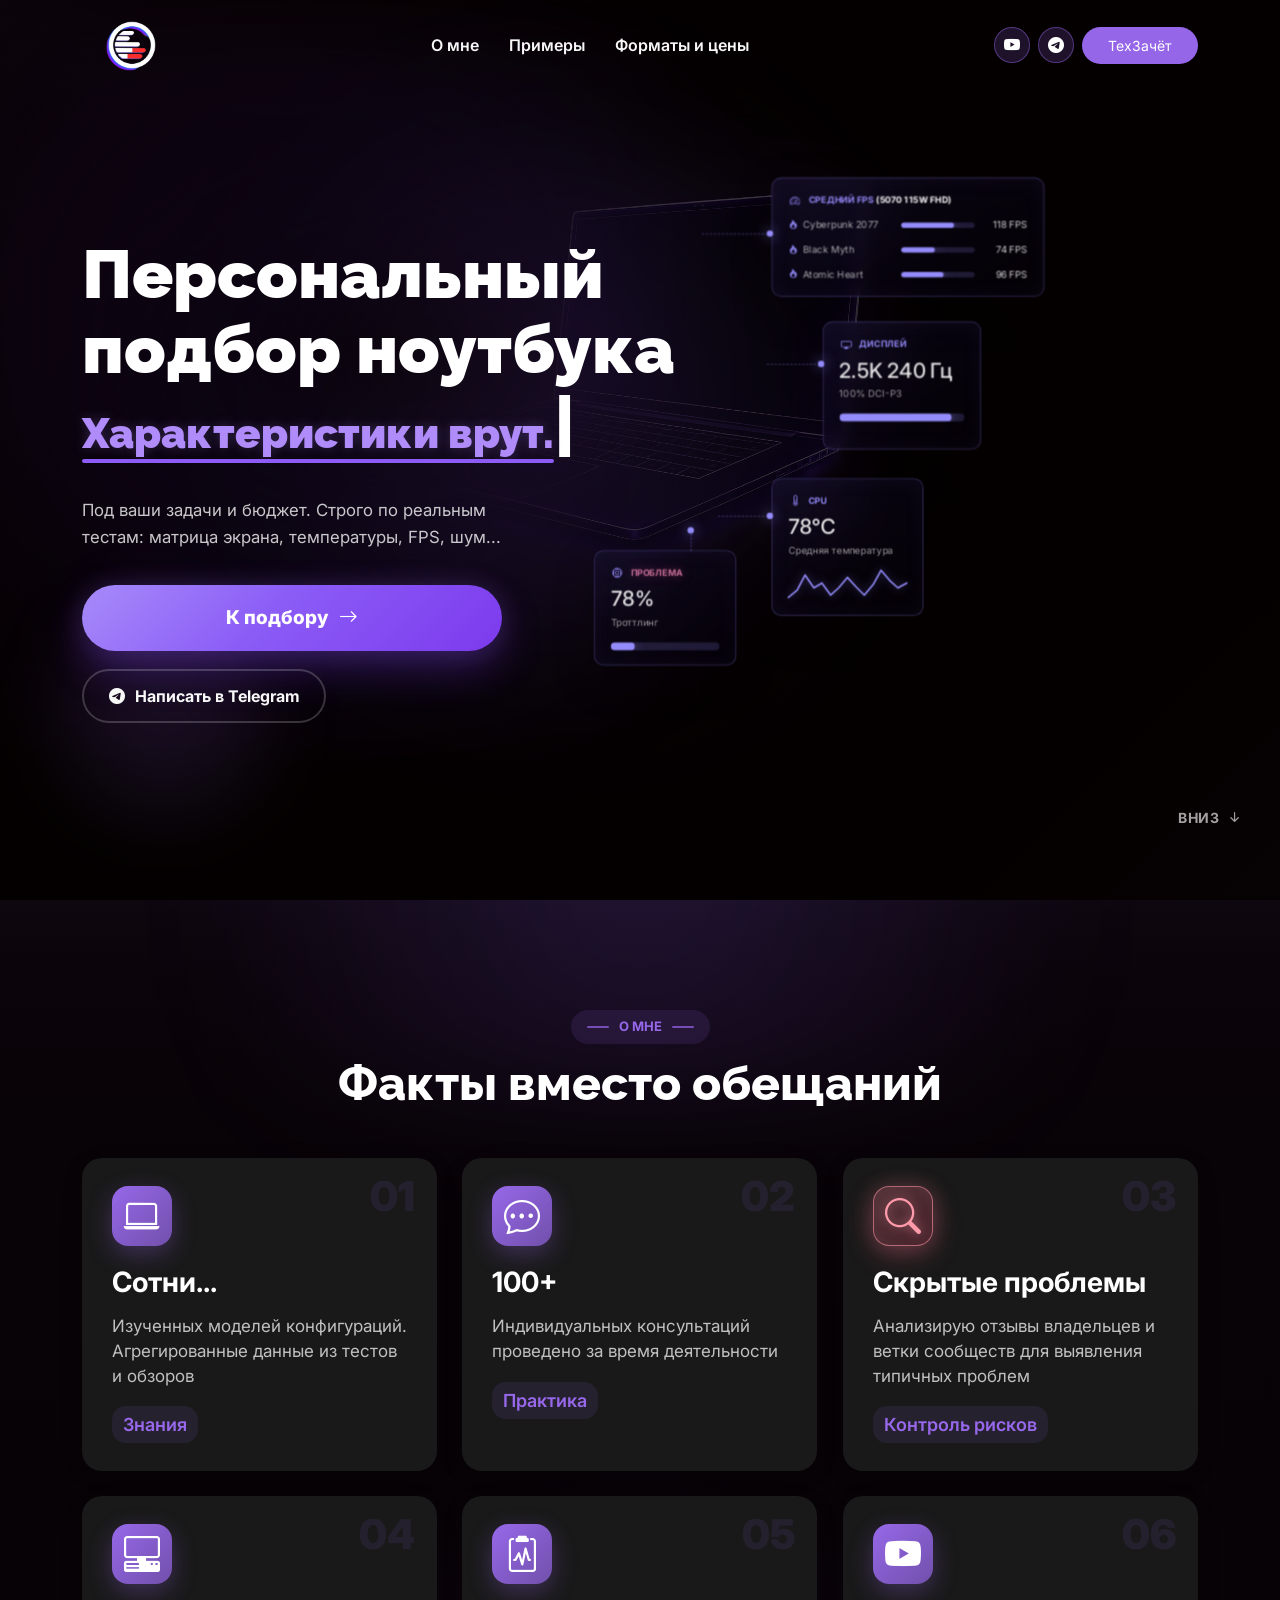
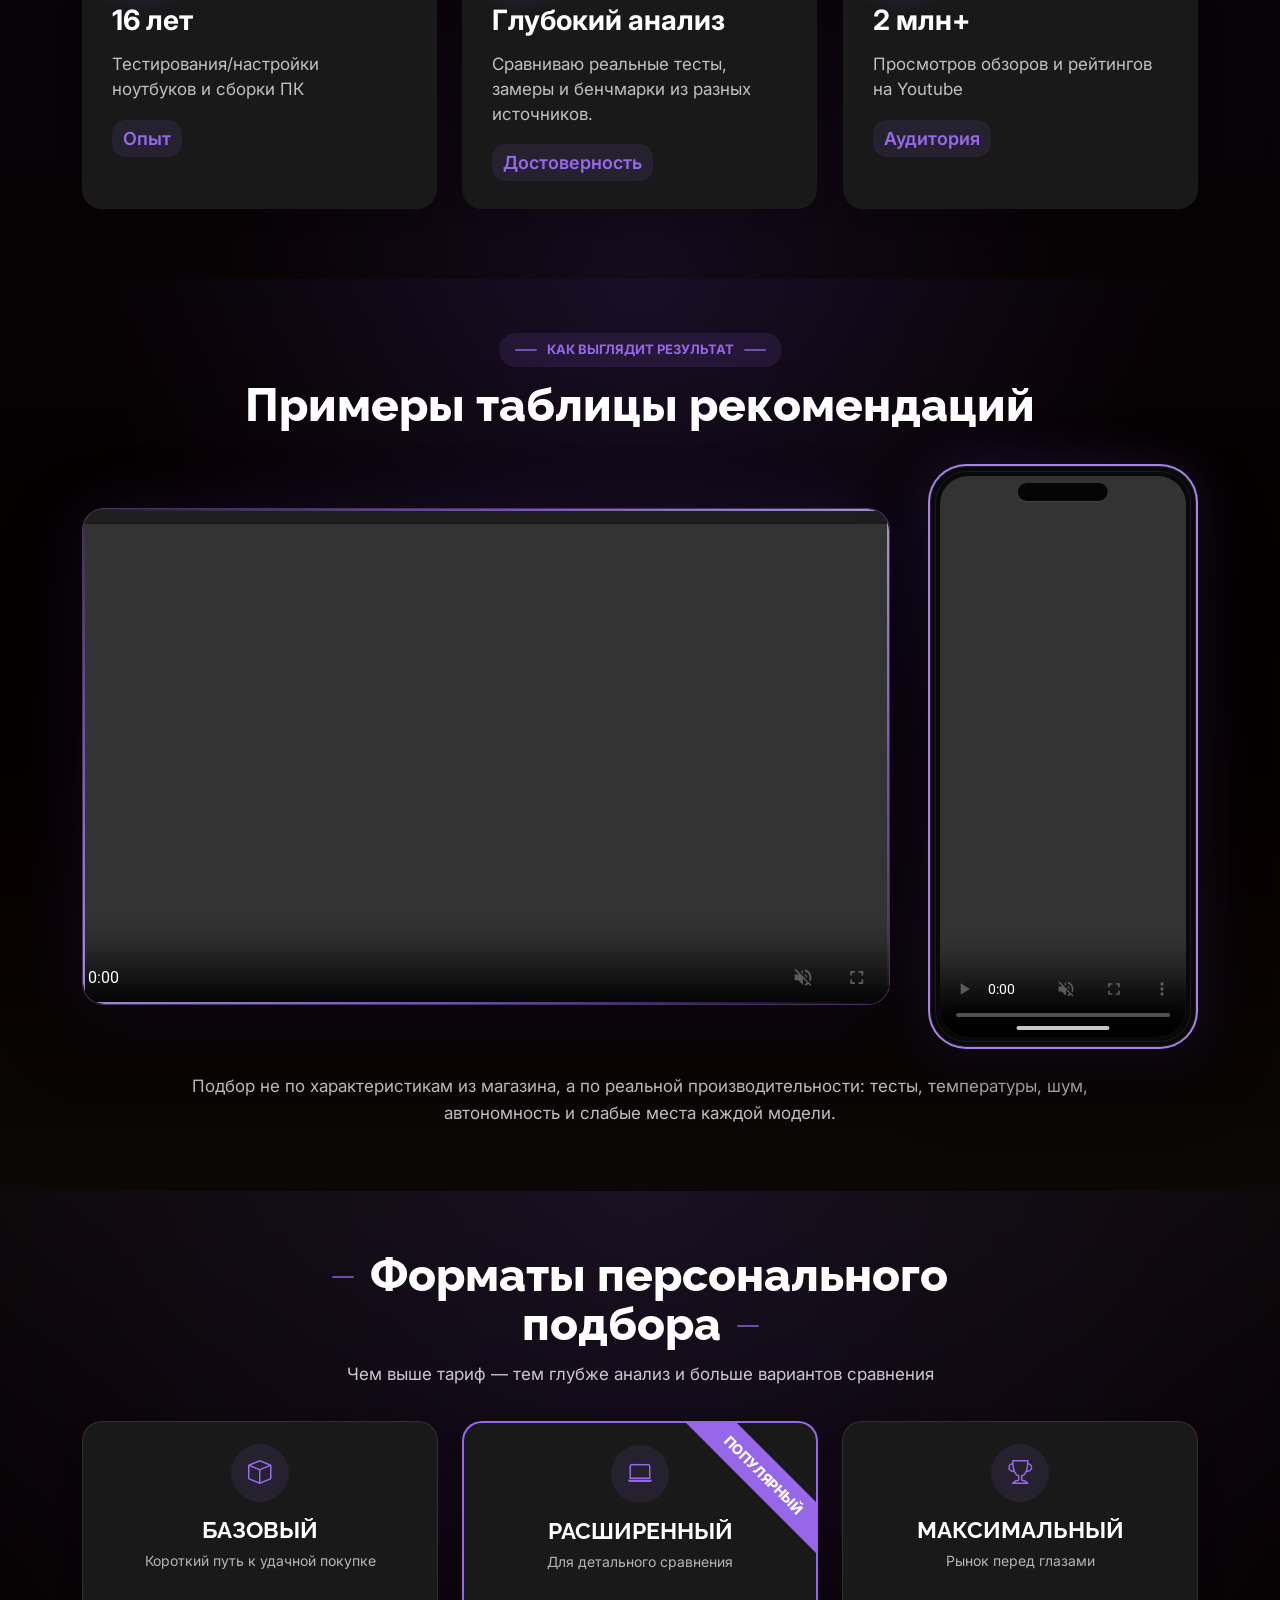
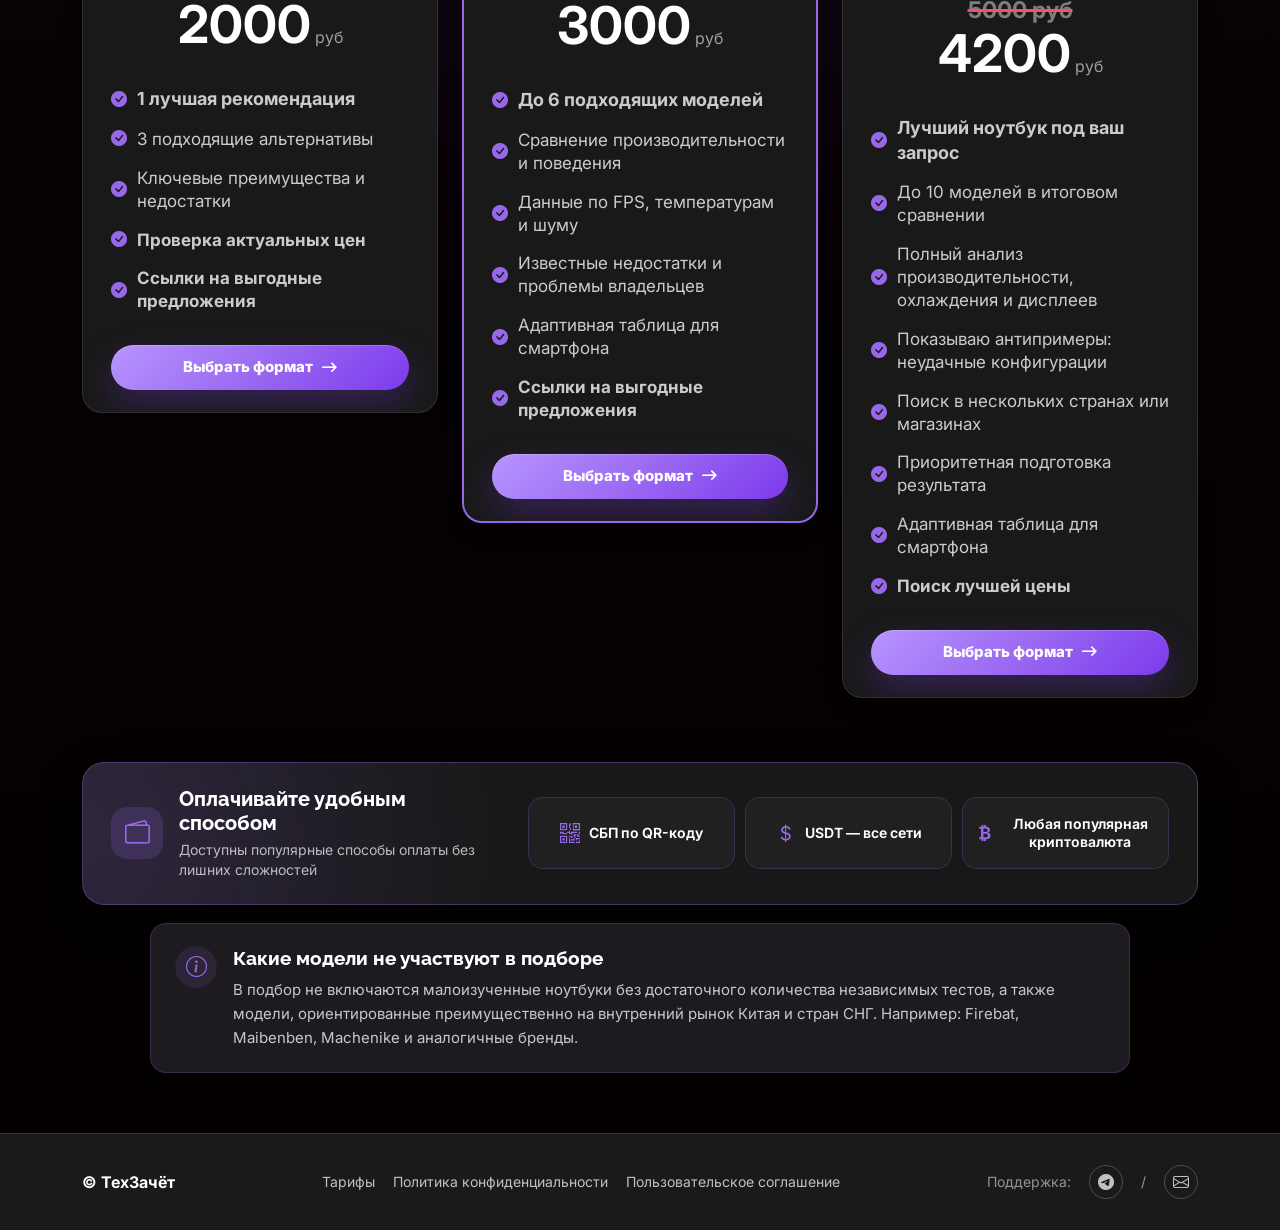
==== commit ccf7ecb3: "Update recommendations preview videos" ====
--- a/index.html
+++ b/index.html
@@ -237,7 +237,7 @@
               <span></span>
             </div>
             <video controls muted loop playsinline preload="metadata" data-scroll-video aria-label="Демонстрация таблицы рекомендаций на компьютере">
-              <source src="Videp Project 5.mp4" type="video/mp4">
+              <source src="1234 RU консалт preview 2.mp4" type="video/mp4">
               Ваш браузер не поддерживает видео.
             </video>
           </div>
@@ -245,7 +245,7 @@
           <div class="recommendations-phone" aria-label="Демонстрация мобильной версии">
             <div class="phone-speaker" aria-hidden="true"></div>
             <video controls muted loop playsinline preload="metadata" data-scroll-video aria-label="Демонстрация таблицы рекомендаций на смартфоне">
-              <source src="Video Project 4.mp4" type="video/mp4">
+              <source src="mobile 1234 RU консалт preview 2.mp4" type="video/mp4">
               Ваш браузер не поддерживает видео.
             </video>
             <div class="phone-home-indicator" aria-hidden="true"></div>
--- a/assets/css/main.css
+++ b/assets/css/main.css
@@ -2505,6 +2505,7 @@
   aspect-ratio: 16 / 9;
   background: #050505;
   object-fit: contain;
+  transform: scale(1.12);
 }
 
 .recommendations-phone {
--- a/assets/css/payment.css
+++ b/assets/css/payment.css
@@ -150,6 +150,7 @@
 
 .payment-result-page {
   min-height: 100vh;
+  font-family: "Inter", system-ui, -apple-system, "Segoe UI", sans-serif;
   background:
     radial-gradient(circle at 50% 10%, rgba(100, 73, 203, 0.13), transparent 36rem),
     #f8f8fb;
@@ -201,6 +202,9 @@
   color: #20202b;
   font-size: clamp(28px, 5vw, 42px);
   font-weight: 800;
+  font-family: "Inter", system-ui, -apple-system, "Segoe UI", sans-serif;
+  line-height: 1.2;
+  padding: 2px 4px;
 }
 
 .payment-result-card p {
@@ -221,9 +225,10 @@
 
 .payment-result-actions {
   display: flex;
-  flex-wrap: wrap;
+  flex-direction: column;
+  align-items: center;
   justify-content: center;
-  gap: 12px;
+  gap: 14px;
   margin-top: 28px;
 }
 
@@ -238,23 +243,71 @@
   background: #6449cb;
   color: #fff;
   font-weight: 700;
+  line-height: 1.35;
   text-decoration: none;
   transition: transform 0.2s ease, box-shadow 0.2s ease;
 }
 
+.payment-result-action[hidden],
+.payment-result-email[hidden] {
+  display: none;
+}
+
 .payment-result-action:hover {
   color: #fff;
   transform: translateY(-1px);
   box-shadow: 0 10px 26px rgba(100, 73, 203, 0.22);
 }
 
-.payment-result-action.is-secondary {
-  background: transparent;
+.payment-result-action.is-telegram {
+  width: min(100%, 380px);
+  min-height: 66px;
+  border: 0;
+  border-radius: 16px;
+  background: linear-gradient(135deg, #b794ff 0%, #9c6bf2 48%, #7c3aed 100%);
+  box-shadow: 0 14px 34px rgba(124, 58, 237, 0.28), inset 0 1px 0 rgba(255, 255, 255, 0.2);
+  font-size: clamp(18px, 3vw, 21px);
+  transition: transform 0.3s ease, box-shadow 0.3s ease, background 0.3s ease;
+}
+
+.payment-result-action.is-telegram:hover {
+  color: #fff;
+  background: linear-gradient(135deg, #cab6ff 0%, #a978ff 46%, #8b5cf6 100%);
+  box-shadow: 0 18px 42px rgba(124, 58, 237, 0.38), 0 0 28px rgba(167, 139, 250, 0.2), inset 0 1px 0 rgba(255, 255, 255, 0.26);
+  transform: translateY(-2px);
+}
+
+.payment-result-action.is-home {
+  min-height: 32px;
+  padding: 6px 12px;
+  border-color: transparent;
+  border-radius: 8px;
+  background: #fff;
+  color: #4e4e5a;
+  box-shadow: none;
+  font-size: 13px;
+  font-weight: 600;
+}
+
+.payment-result-action.is-home:hover {
+  color: #24242d;
+  background: #f4f3f8;
+  box-shadow: none;
+  transform: none;
+}
+
+.payment-result-email {
+  margin: -4px 0 0;
+  color: #626271;
+  font-size: 14px;
+  line-height: 1.5;
+}
+
+.payment-result-email a {
   color: #6449cb;
-}
-
-.payment-result-action.is-secondary:hover {
-  color: #4f36b0;
+  font-weight: 600;
+  text-decoration: underline;
+  text-underline-offset: 2px;
 }
 
 .payment-result-spinner {
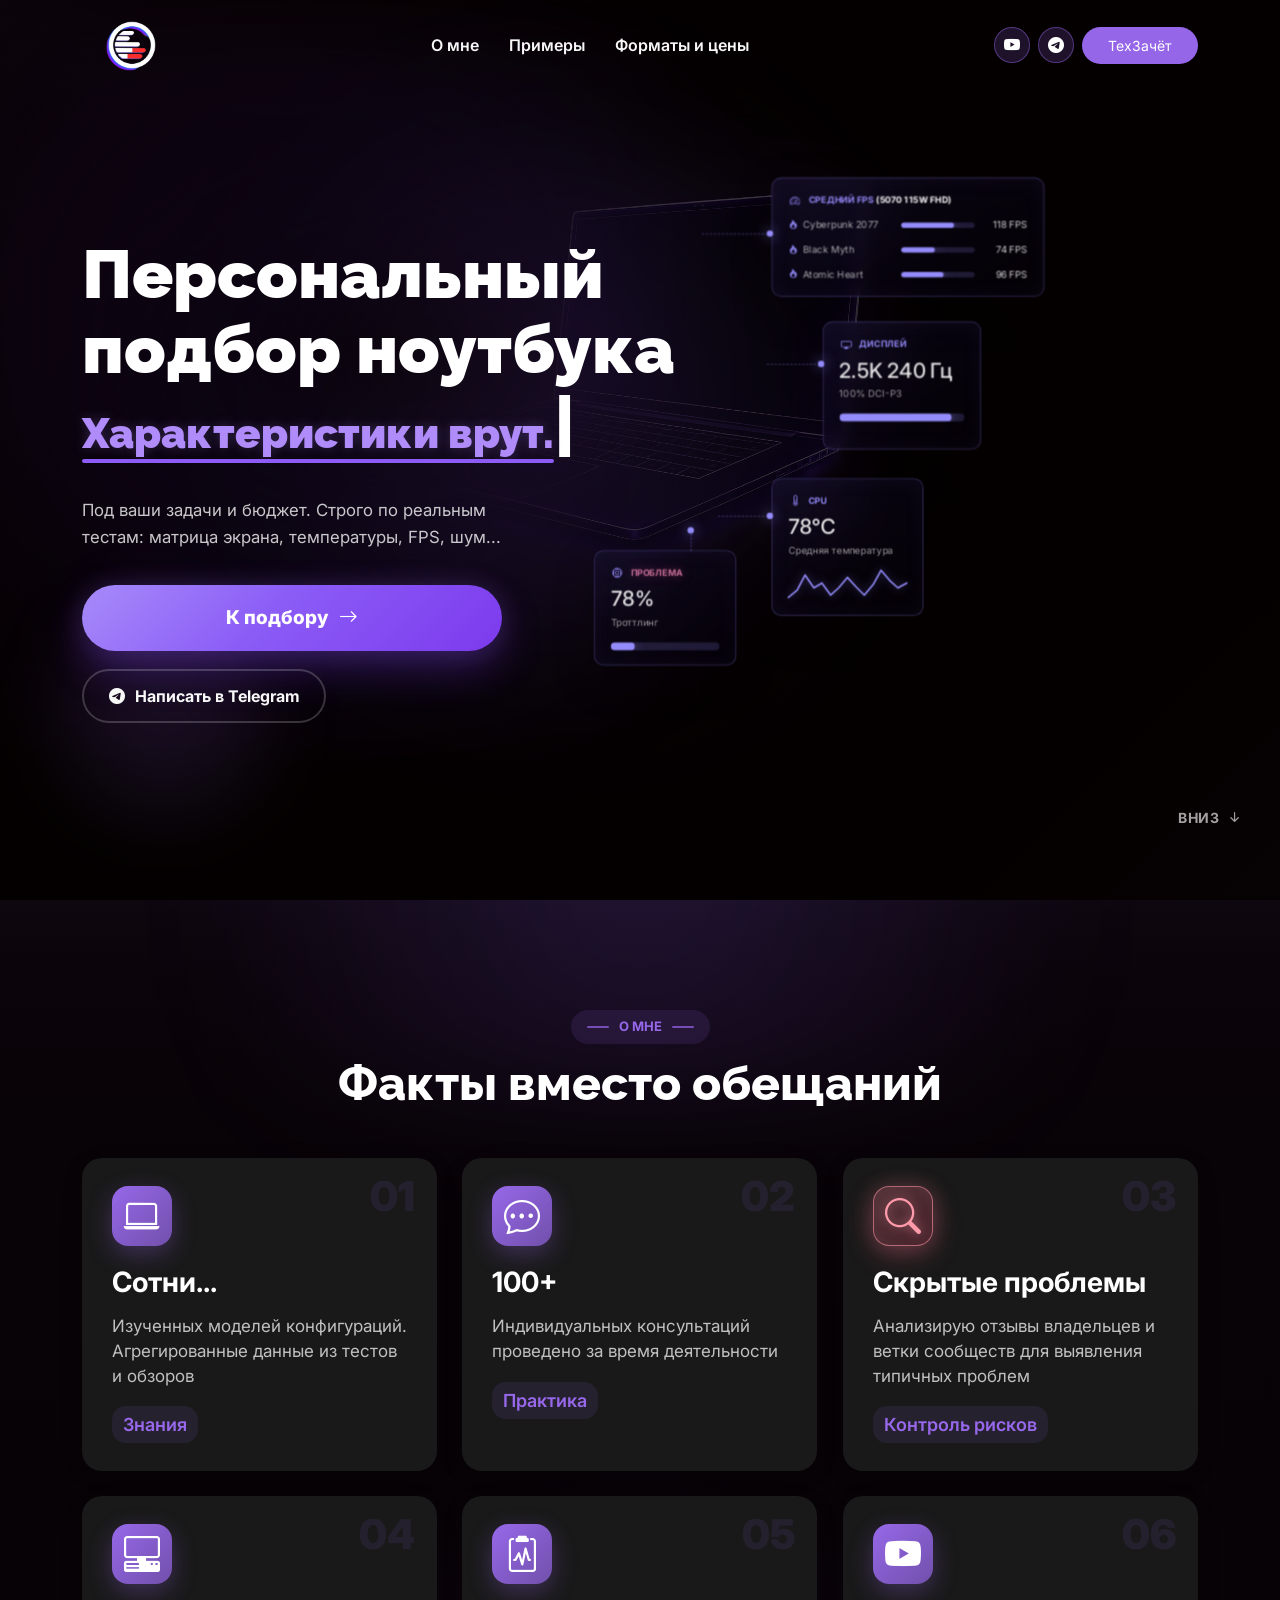
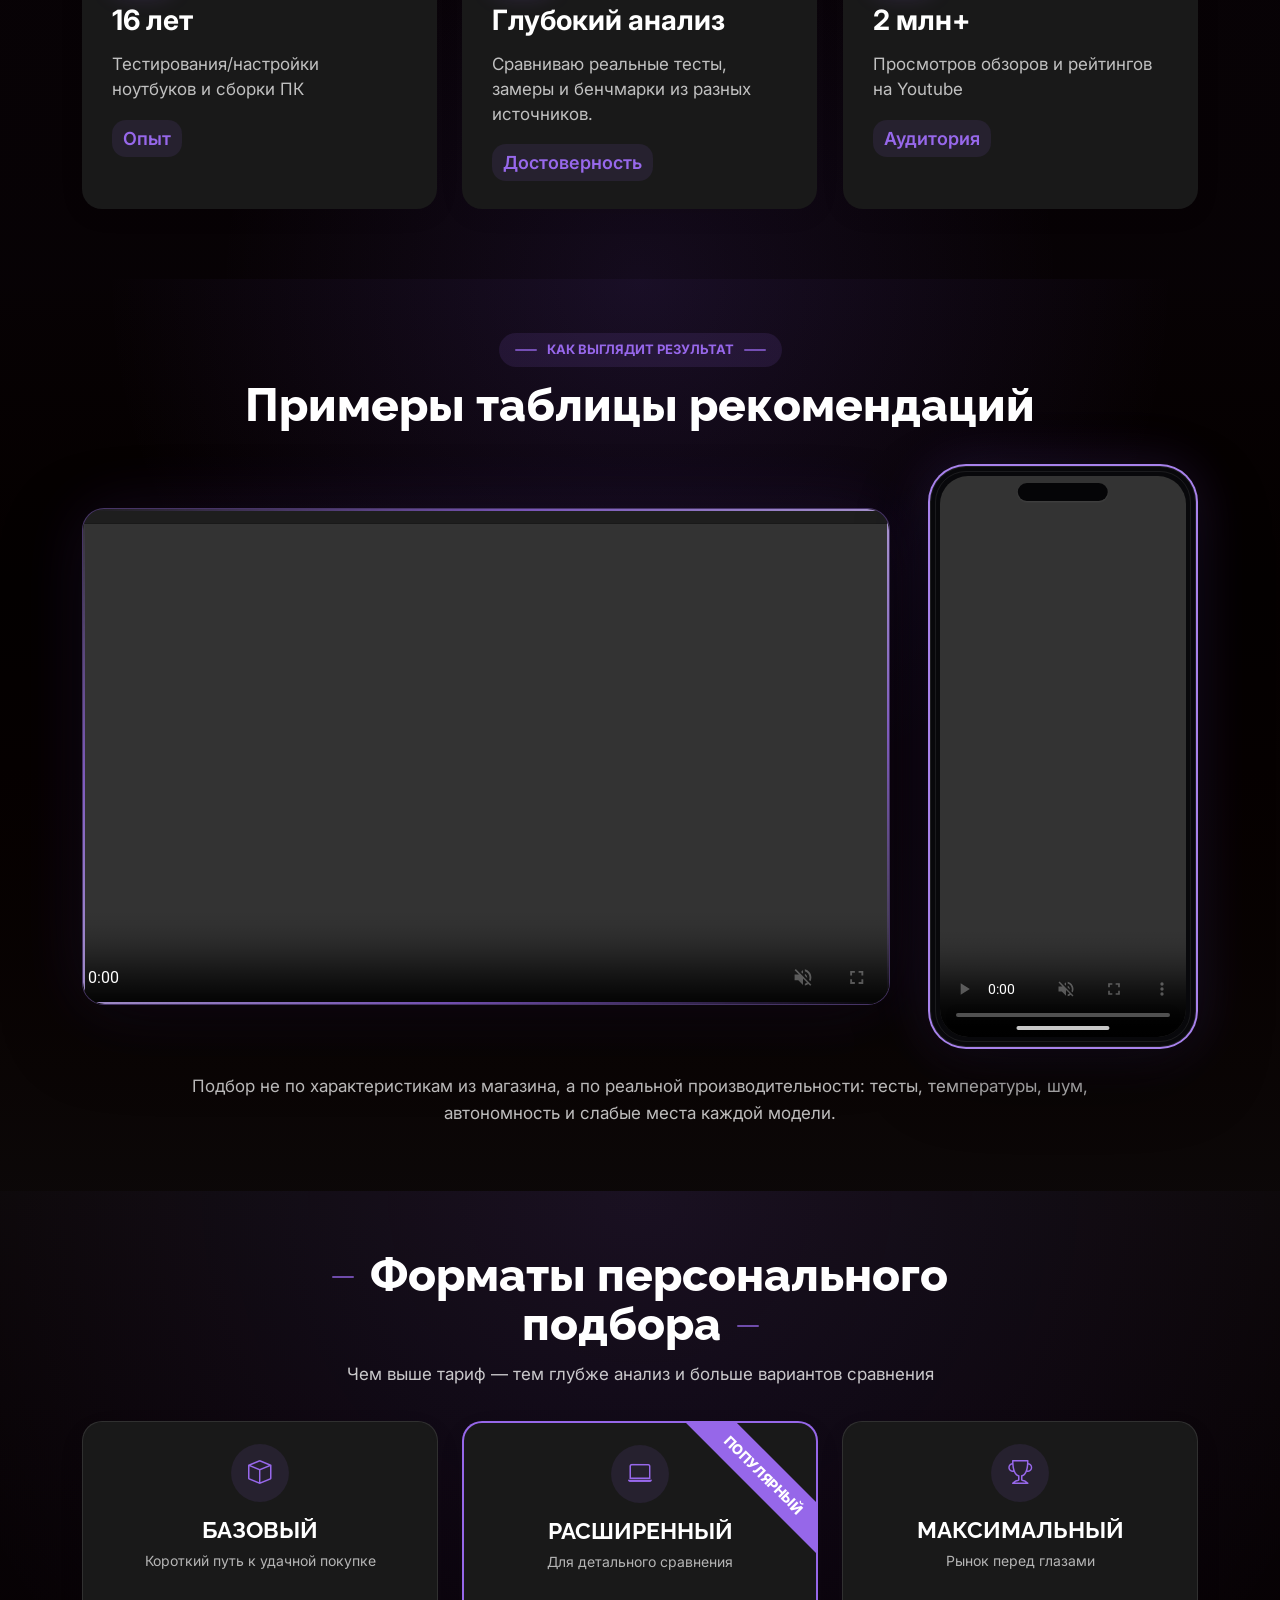
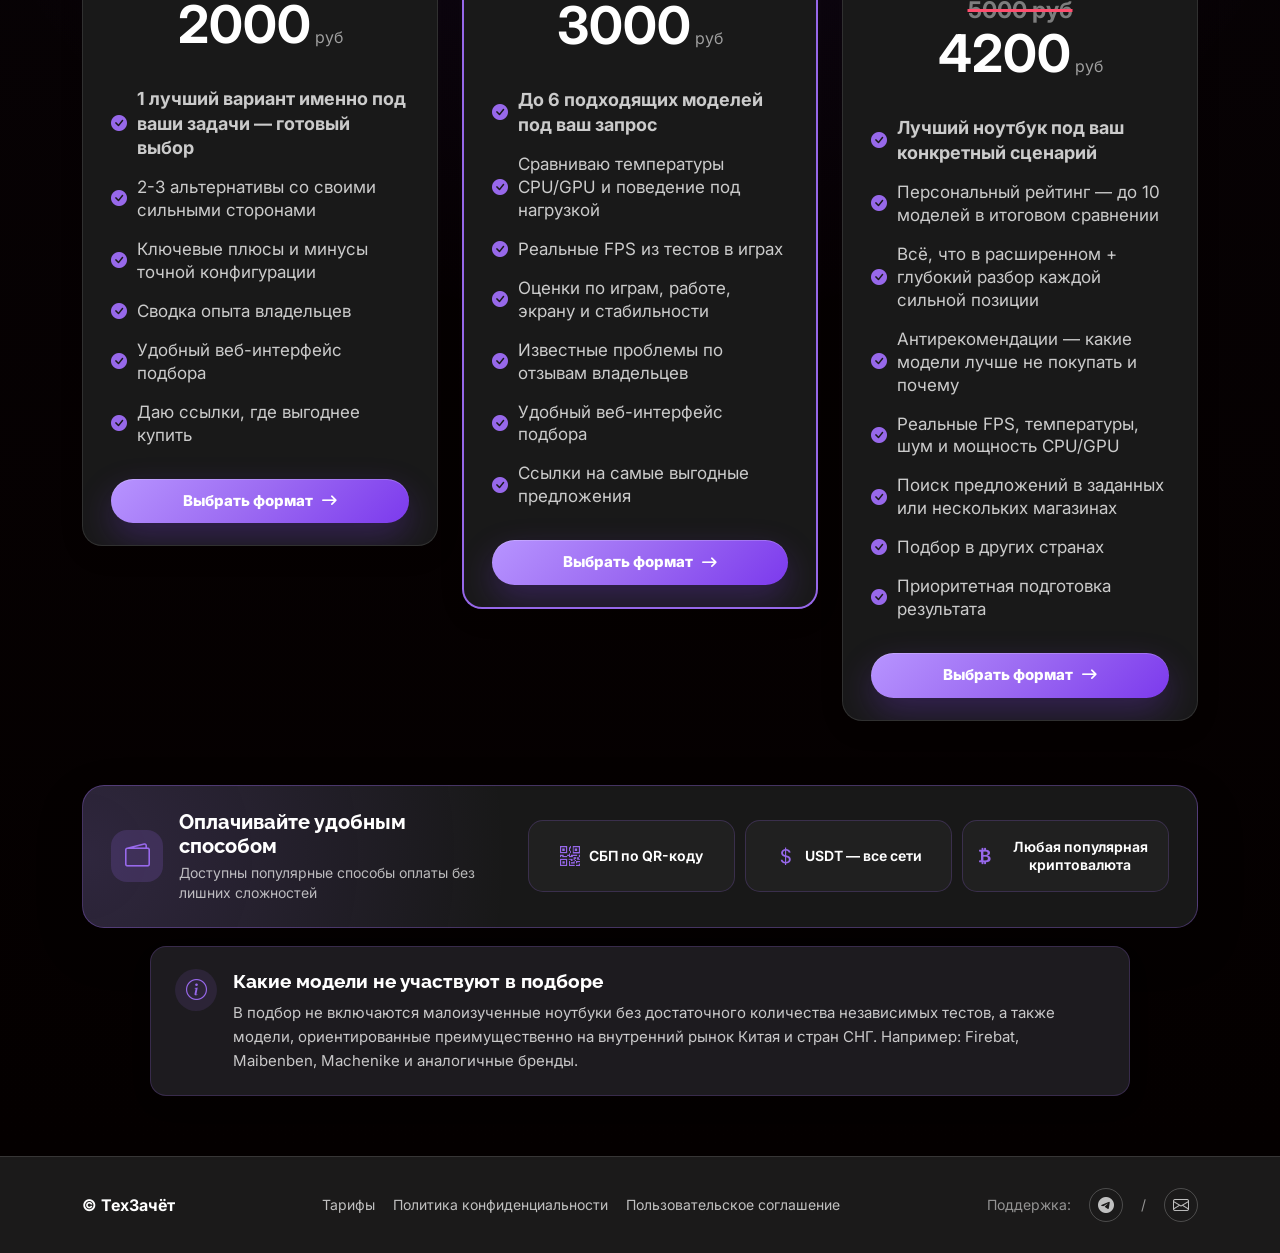
==== commit 05af3dc3: "Update pricing details and consultation layout" ====
--- a/index.html
+++ b/index.html
@@ -43,7 +43,7 @@
   <link href="assets/vendor/swiper/swiper-bundle.min.css" rel="stylesheet">
 
   <!-- Main CSS File -->
-  <link href="assets/css/main.css" rel="stylesheet">
+  <link href="assets/css/main.css?v=20260829-mobile-preview" rel="stylesheet">
   <link href="assets/css/payment.css" rel="stylesheet">
 
   <!-- =======================================================
@@ -288,11 +288,12 @@
               </div>
               <div class="plan-features">
                 <ul>
-                  <li><i class="bi bi-check-circle-fill"></i> 1 лучшая рекомендация</li>
-                  <li><i class="bi bi-check-circle-fill"></i> 3 подходящие альтернативы</li>
-                  <li><i class="bi bi-check-circle-fill"></i> Ключевые преимущества и недостатки</li>
-                  <li><i class="bi bi-check-circle-fill"></i> <strong>Проверка актуальных цен</strong></li>
-                  <li><i class="bi bi-check-circle-fill"></i> <strong>Ссылки на выгодные предложения</strong></li>
+                  <li><i class="bi bi-check-circle-fill"></i> 1 лучший вариант именно под ваши задачи — готовый выбор</li>
+                  <li><i class="bi bi-check-circle-fill"></i> 2-3 альтернативы со своими сильными сторонами</li>
+                  <li><i class="bi bi-check-circle-fill"></i> Ключевые плюсы и минусы точной конфигурации</li>
+                  <li><i class="bi bi-check-circle-fill"></i> Сводка опыта владельцев</li>
+                  <li><i class="bi bi-check-circle-fill"></i> Удобный веб-интерфейс подбора</li>
+                  <li><i class="bi bi-check-circle-fill"></i> Даю ссылки, где выгоднее купить</li>
                 </ul>
               </div>
               <div class="plan-cta">
@@ -320,12 +321,13 @@
               </div>
               <div class="plan-features">
                 <ul>
-                  <li><i class="bi bi-check-circle-fill"></i> До 6 подходящих моделей</li>
-                  <li><i class="bi bi-check-circle-fill"></i> Сравнение производительности и поведения</li>
-                  <li><i class="bi bi-check-circle-fill"></i> Данные по FPS, температурам и шуму</li>
-                  <li><i class="bi bi-check-circle-fill"></i> Известные недостатки и проблемы владельцев</li>
-                  <li><i class="bi bi-check-circle-fill"></i> Адаптивная таблица для смартфона</li>
-                  <li><i class="bi bi-check-circle-fill"></i> <strong>Ссылки на выгодные предложения</strong></li>
+                  <li><i class="bi bi-check-circle-fill"></i> До 6 подходящих моделей под ваш запрос</li>
+                  <li><i class="bi bi-check-circle-fill"></i> Сравниваю температуры CPU/GPU и поведение под нагрузкой</li>
+                  <li><i class="bi bi-check-circle-fill"></i> Реальные FPS из тестов в играх</li>
+                  <li><i class="bi bi-check-circle-fill"></i> Оценки по играм, работе, экрану и стабильности</li>
+                  <li><i class="bi bi-check-circle-fill"></i> Известные проблемы по отзывам владельцев</li>
+                  <li><i class="bi bi-check-circle-fill"></i> Удобный веб-интерфейс подбора</li>
+                  <li><i class="bi bi-check-circle-fill"></i> Ссылки на самые выгодные предложения</li>
                 </ul>
               </div>
               <div class="plan-cta">
@@ -353,14 +355,14 @@
               </div>
               <div class="plan-features">
                 <ul>
-                  <li><i class="bi bi-check-circle-fill"></i> Лучший ноутбук под ваш запрос</li>
-                  <li><i class="bi bi-check-circle-fill"></i> До 10 моделей в итоговом сравнении</li>
-                  <li><i class="bi bi-check-circle-fill"></i> Полный анализ производительности, охлаждения и дисплеев</li>
-                  <li><i class="bi bi-check-circle-fill"></i> Показываю антипримеры: неудачные конфигурации</li>
-                  <li><i class="bi bi-check-circle-fill"></i> Поиск в нескольких странах или магазинах</li>
+                  <li><i class="bi bi-check-circle-fill"></i> Лучший ноутбук под ваш конкретный сценарий</li>
+                  <li><i class="bi bi-check-circle-fill"></i> Персональный рейтинг — до 10 моделей в итоговом сравнении</li>
+                  <li><i class="bi bi-check-circle-fill"></i> Всё, что в расширенном + глубокий разбор каждой сильной позиции</li>
+                  <li><i class="bi bi-check-circle-fill"></i> Антирекомендации — какие модели лучше не покупать и почему</li>
+                  <li><i class="bi bi-check-circle-fill"></i> Реальные FPS, температуры, шум и мощность CPU/GPU</li>
+                  <li><i class="bi bi-check-circle-fill"></i> Поиск предложений в заданных или нескольких магазинах</li>
+                  <li><i class="bi bi-check-circle-fill"></i> Подбор в других странах</li>
                   <li><i class="bi bi-check-circle-fill"></i> Приоритетная подготовка результата</li>
-                  <li><i class="bi bi-check-circle-fill"></i> Адаптивная таблица для смартфона</li>
-                  <li><i class="bi bi-check-circle-fill"></i> <strong>Поиск лучшей цены</strong></li>
                 </ul>
               </div>
               <div class="plan-cta">
--- a/assets/css/main.css
+++ b/assets/css/main.css
@@ -2540,7 +2540,7 @@
   height: 100%;
   border-radius: 28px;
   background: #000;
-  object-fit: contain;
+  object-fit: cover;
 }
 
 .phone-speaker {
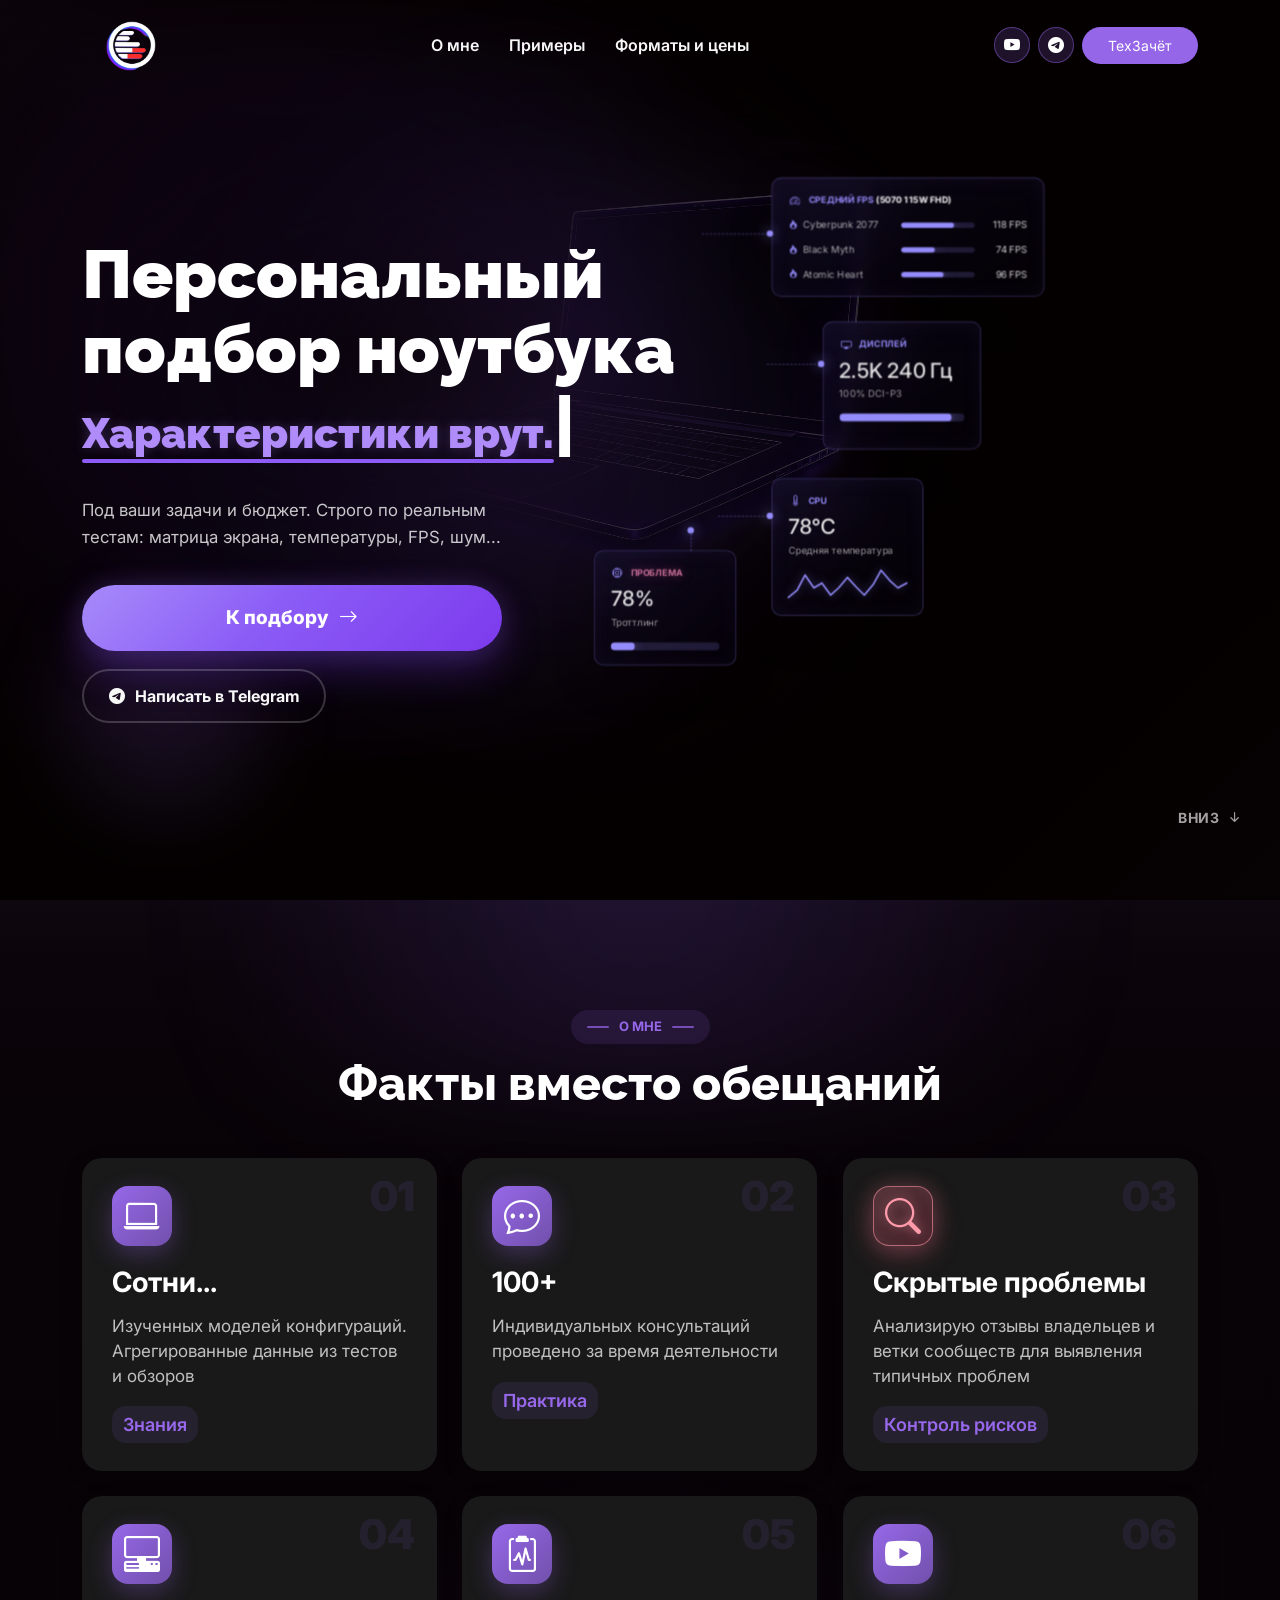
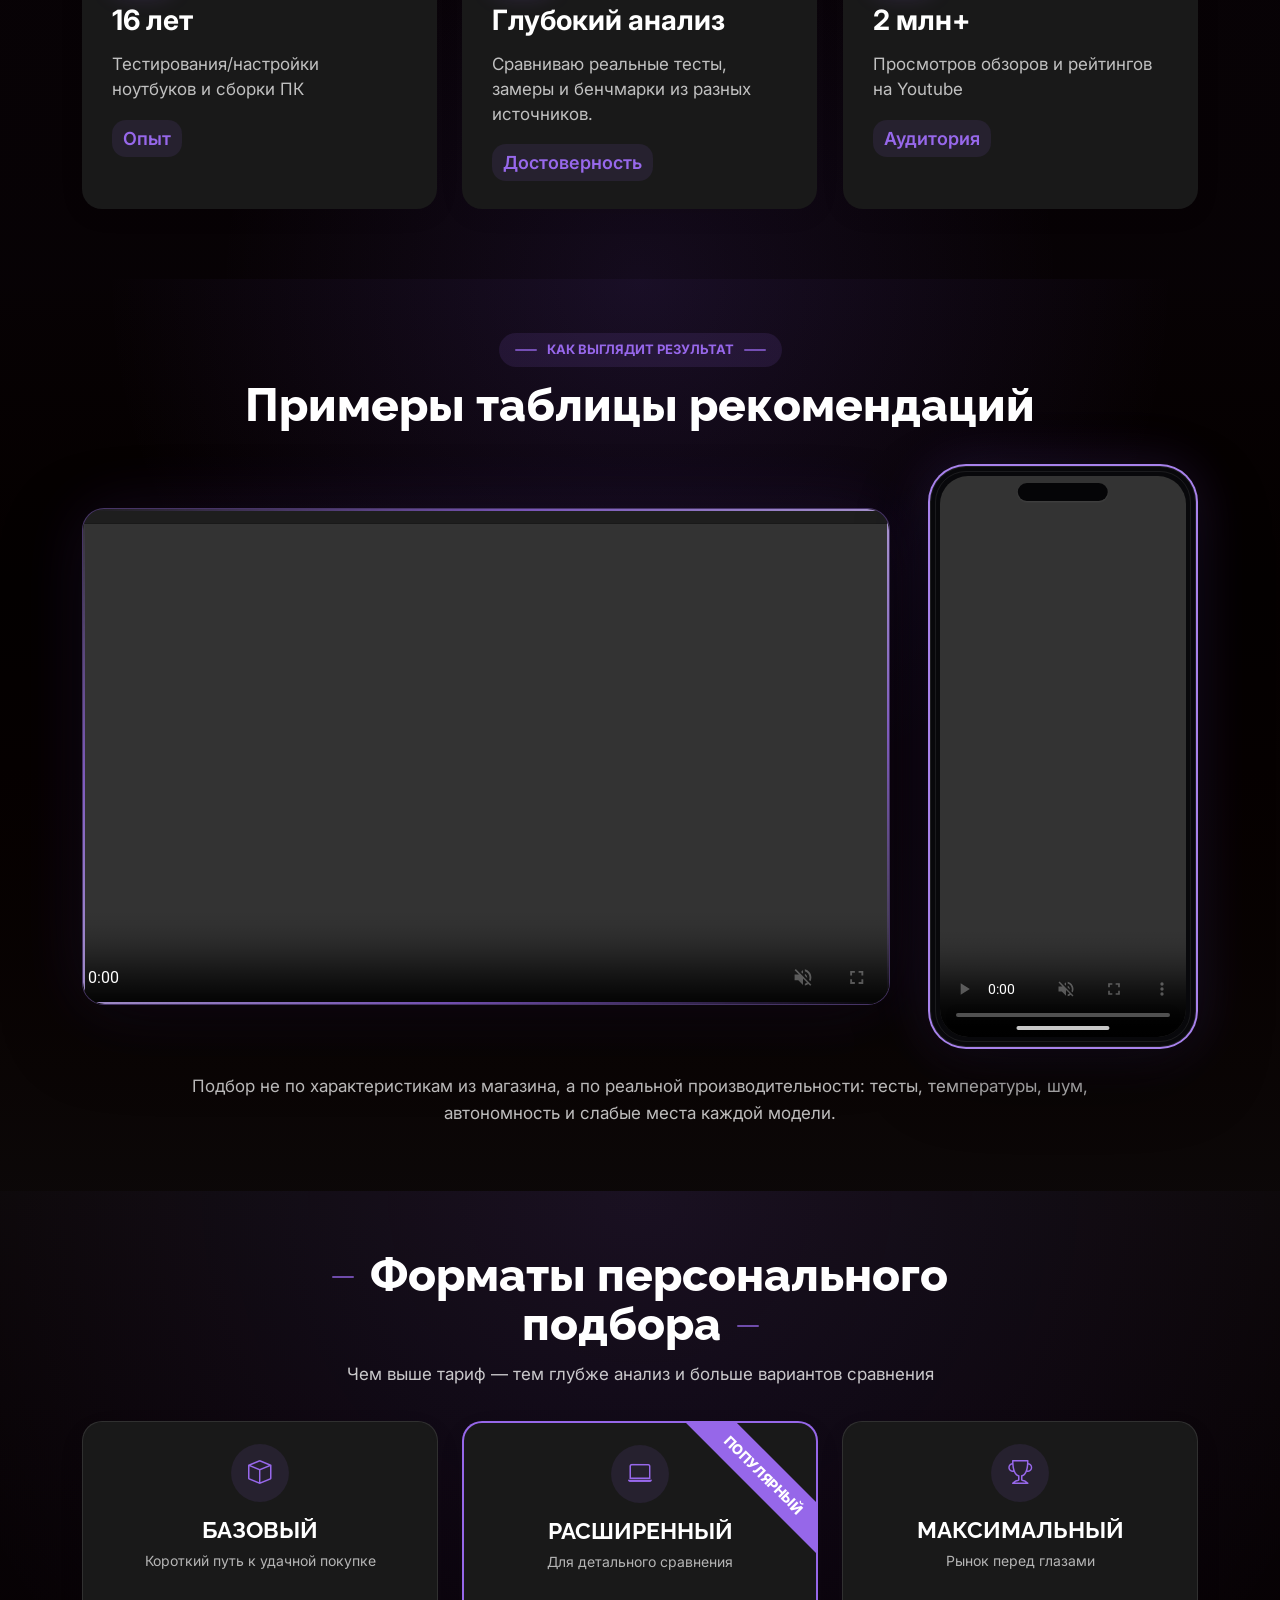
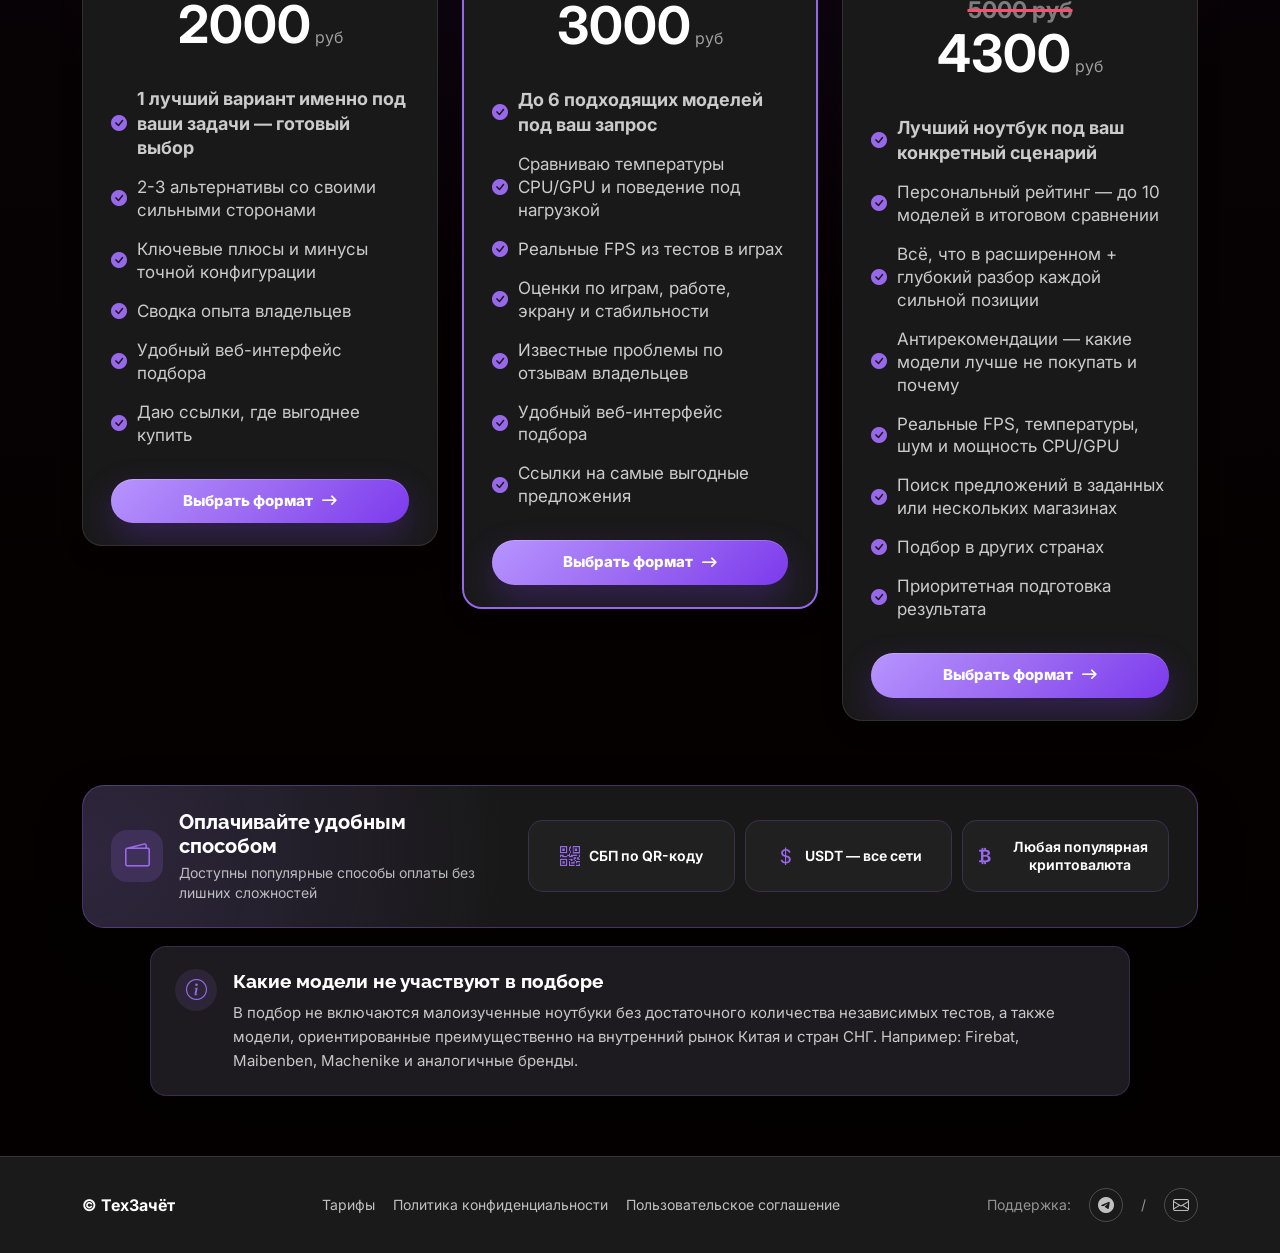
==== commit 03025542: "Update maximum plan price" ====
--- a/index.html
+++ b/index.html
@@ -349,7 +349,7 @@
               <div class="plan-pricing">
                 <div class="old-price">5000 руб</div>
                 <div class="price">
-                  <span class="amount">4200</span>
+                  <span class="amount">4300</span>
                   <span class="period">руб</span>
                 </div>
               </div>
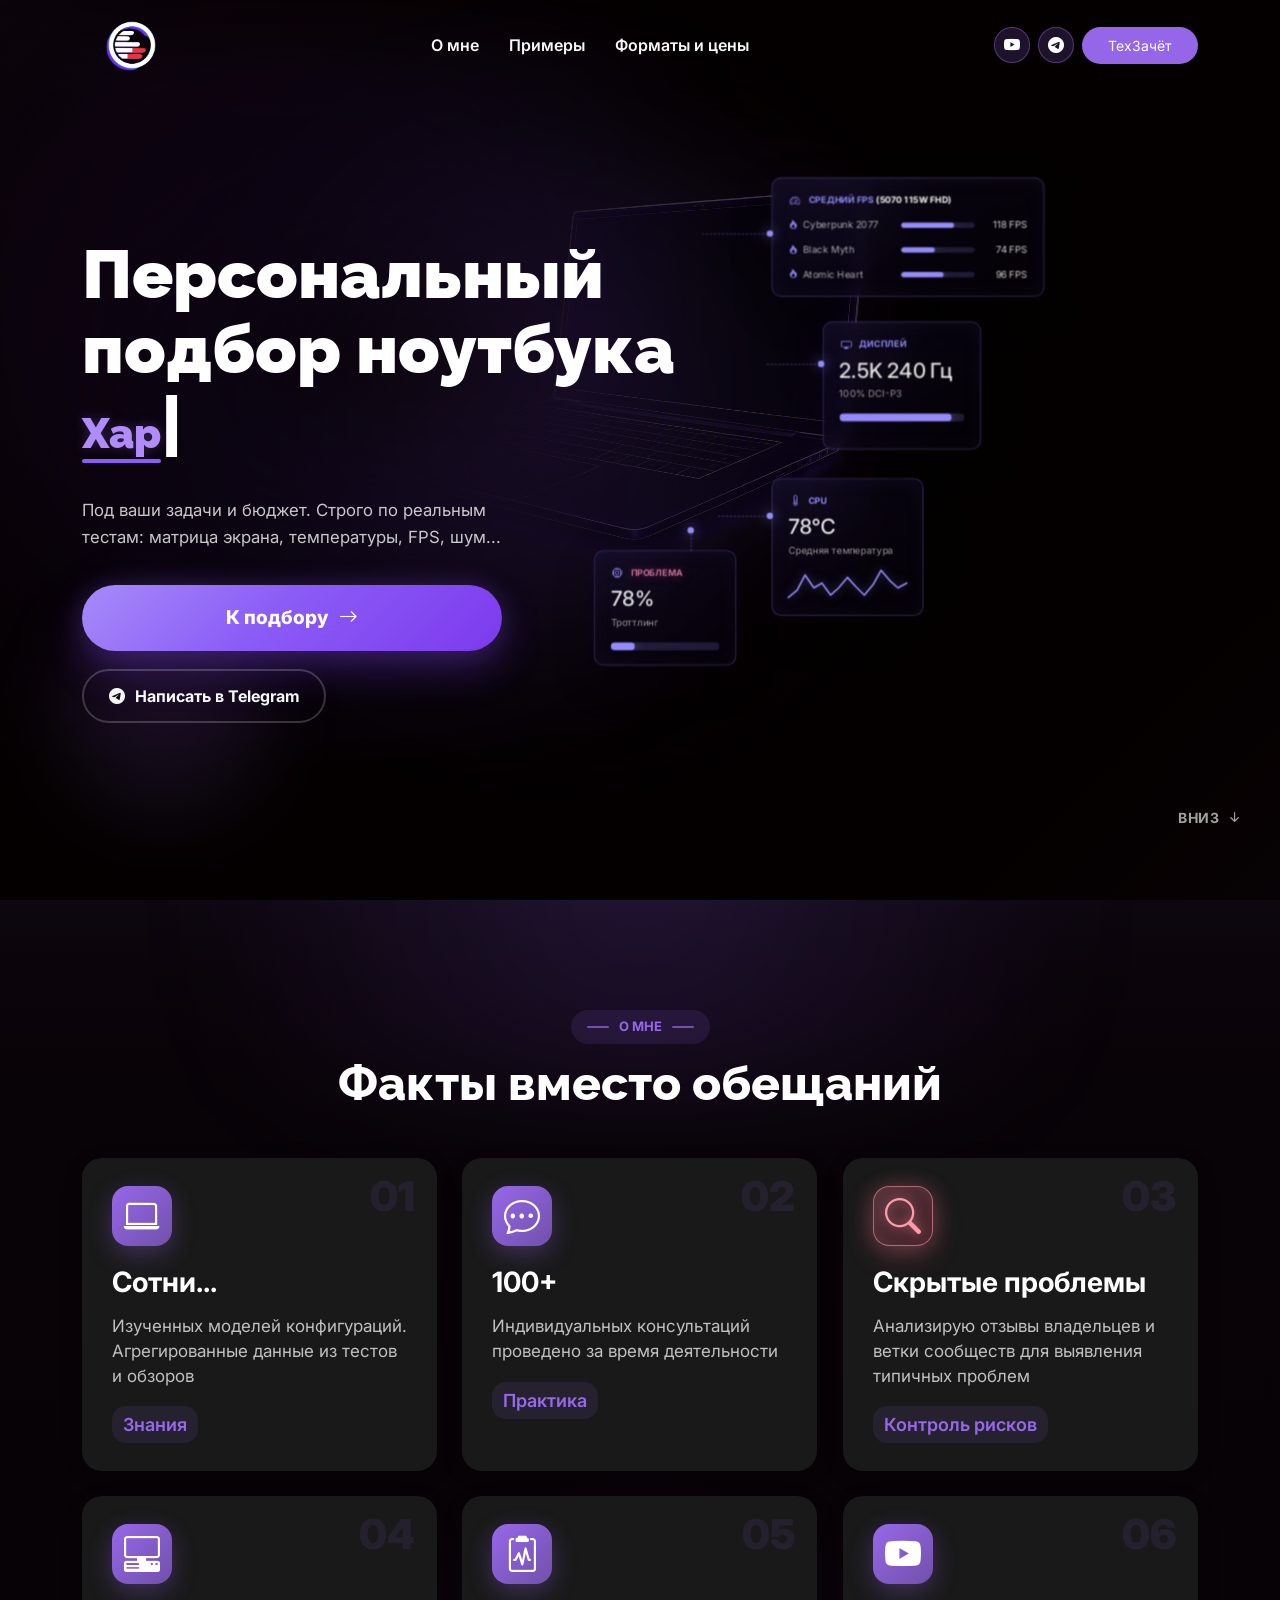
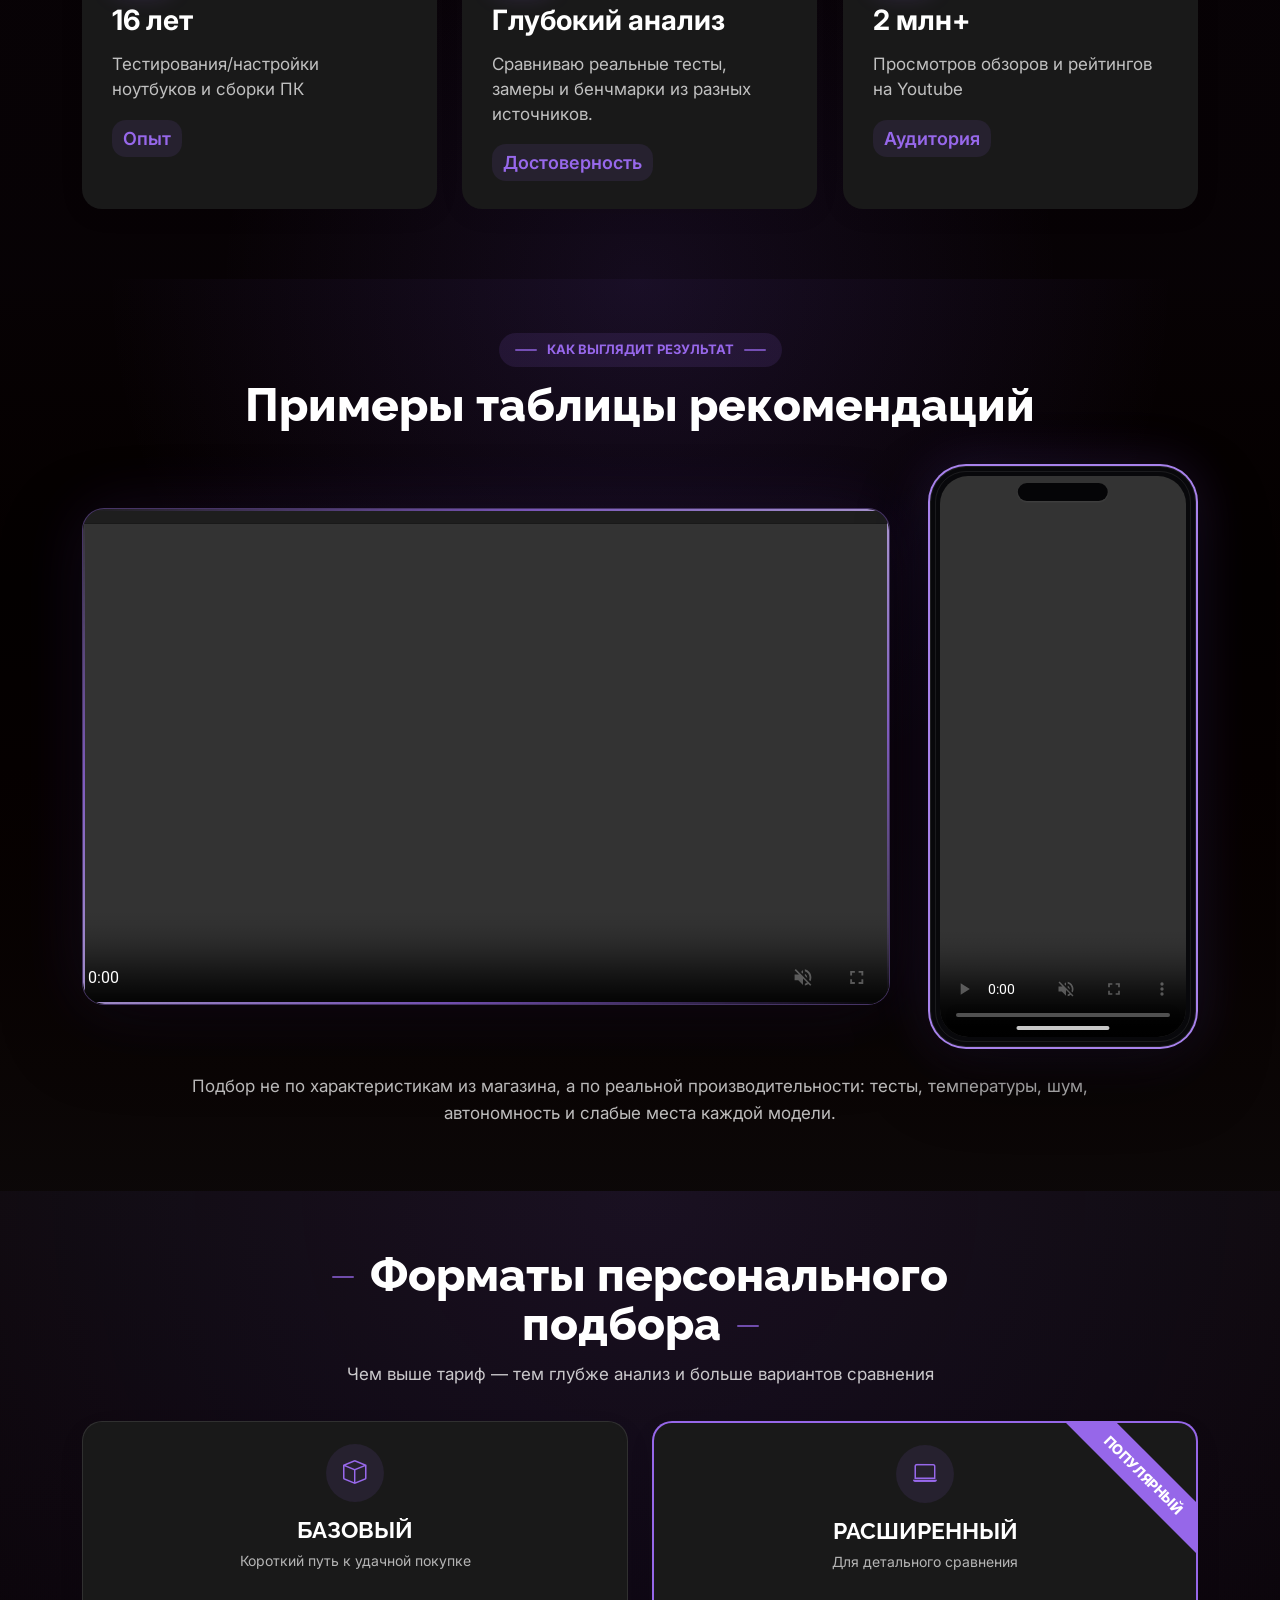
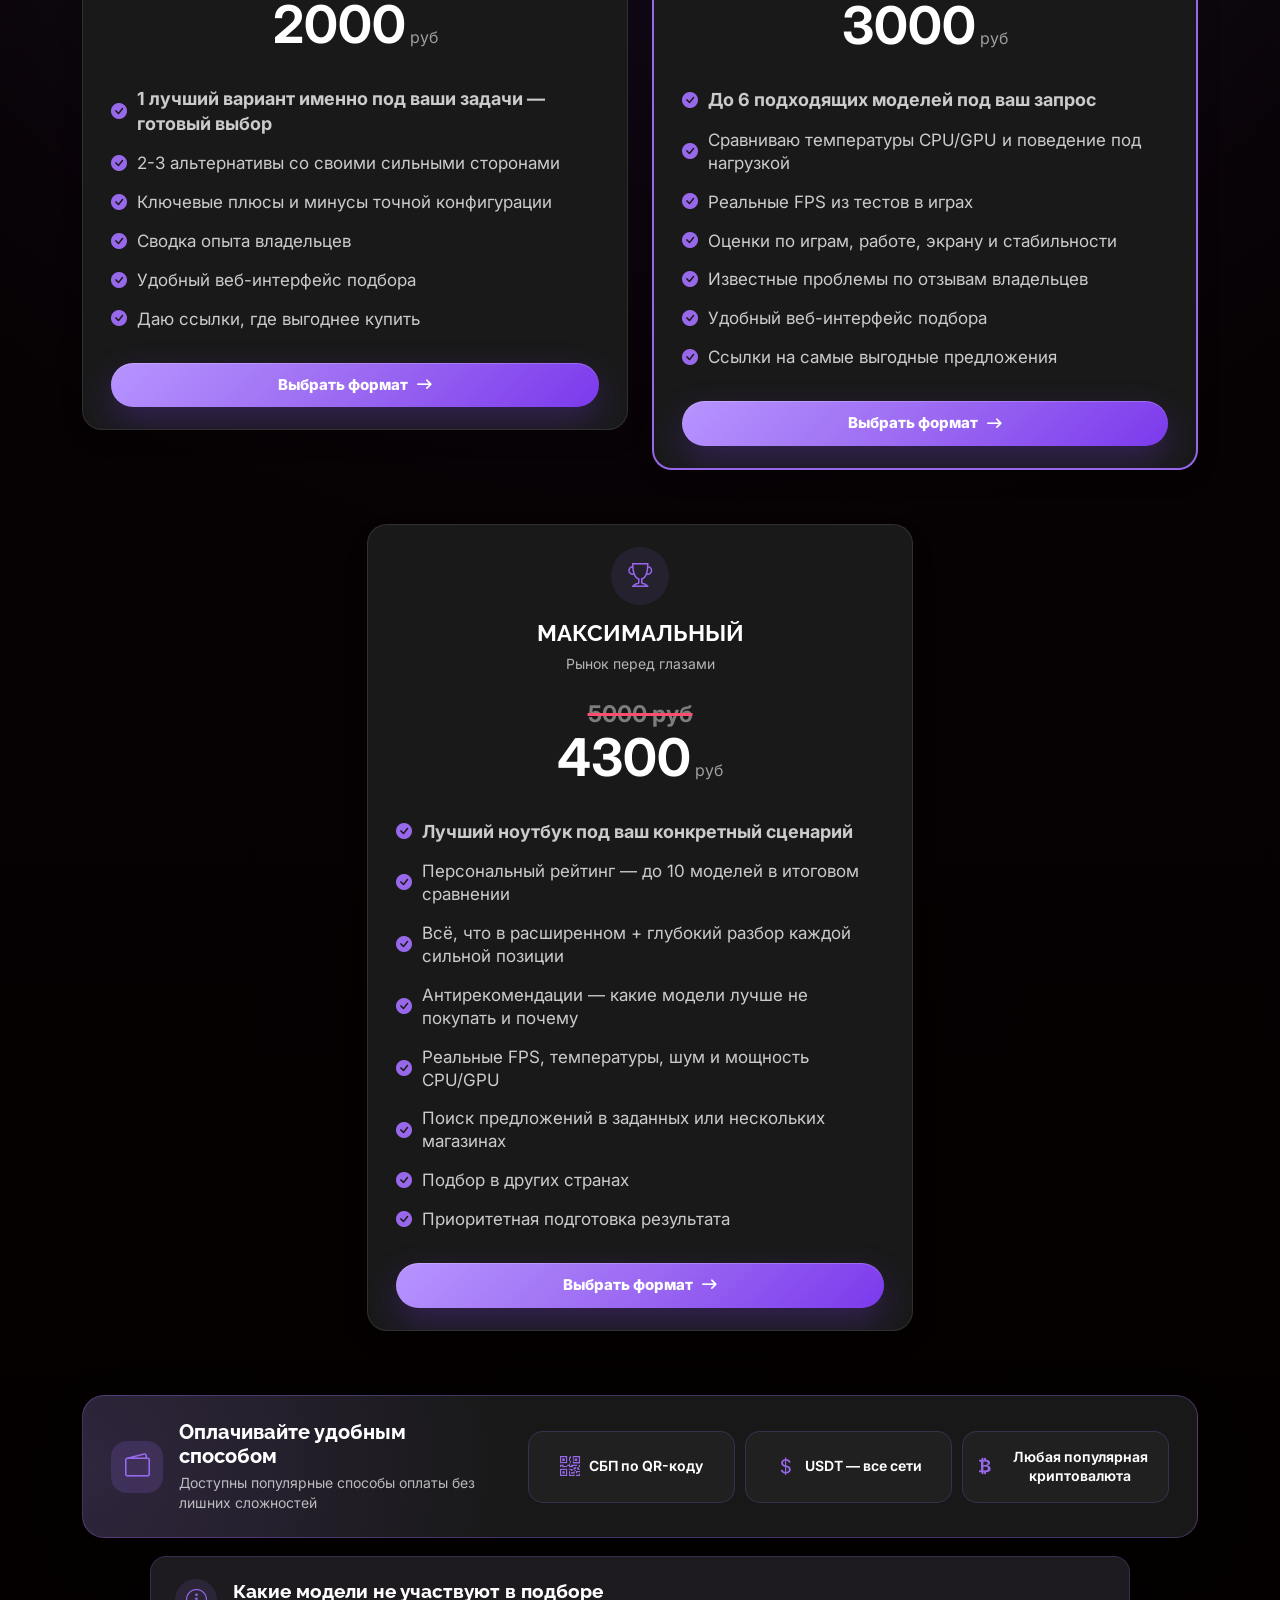
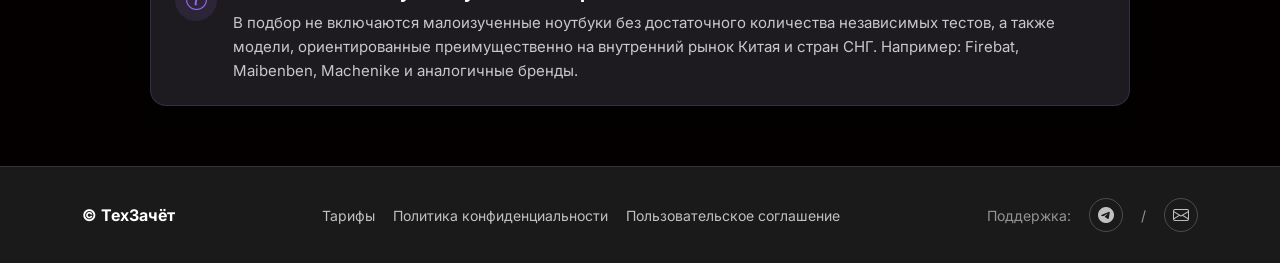
==== commit 02f5a3c8: "Widen pricing cards on desktop" ====
--- a/index.html
+++ b/index.html
@@ -271,7 +271,7 @@
 
         <div class="row gy-4">
           <!-- Basic Plan -->
-          <div class="col-lg-4 col-md-6" data-aos="zoom-in" data-aos-delay="200">
+          <div class="col-lg-6 col-md-6" data-aos="zoom-in" data-aos-delay="200">
             <div class="pricing-card">
               <div class="plan-header">
                 <div class="plan-icon">
@@ -303,7 +303,7 @@
           </div><!-- End Basic Plan -->
 
           <!-- Professional Plan -->
-          <div class="col-lg-4 col-md-6" data-aos="zoom-in" data-aos-delay="300">
+          <div class="col-lg-6 col-md-6" data-aos="zoom-in" data-aos-delay="300">
             <div class="pricing-card popular">
               <div class="popular-tag">Популярный</div>
               <div class="plan-header">
@@ -337,7 +337,7 @@
           </div><!-- End Professional Plan -->
 
           <!-- Enterprise Plan -->
-          <div class="col-lg-4 col-md-6" data-aos="zoom-in" data-aos-delay="400">
+          <div class="col-lg-6 col-md-6" data-aos="zoom-in" data-aos-delay="400">
             <div class="pricing-card">
               <div class="plan-header">
                 <div class="plan-icon">
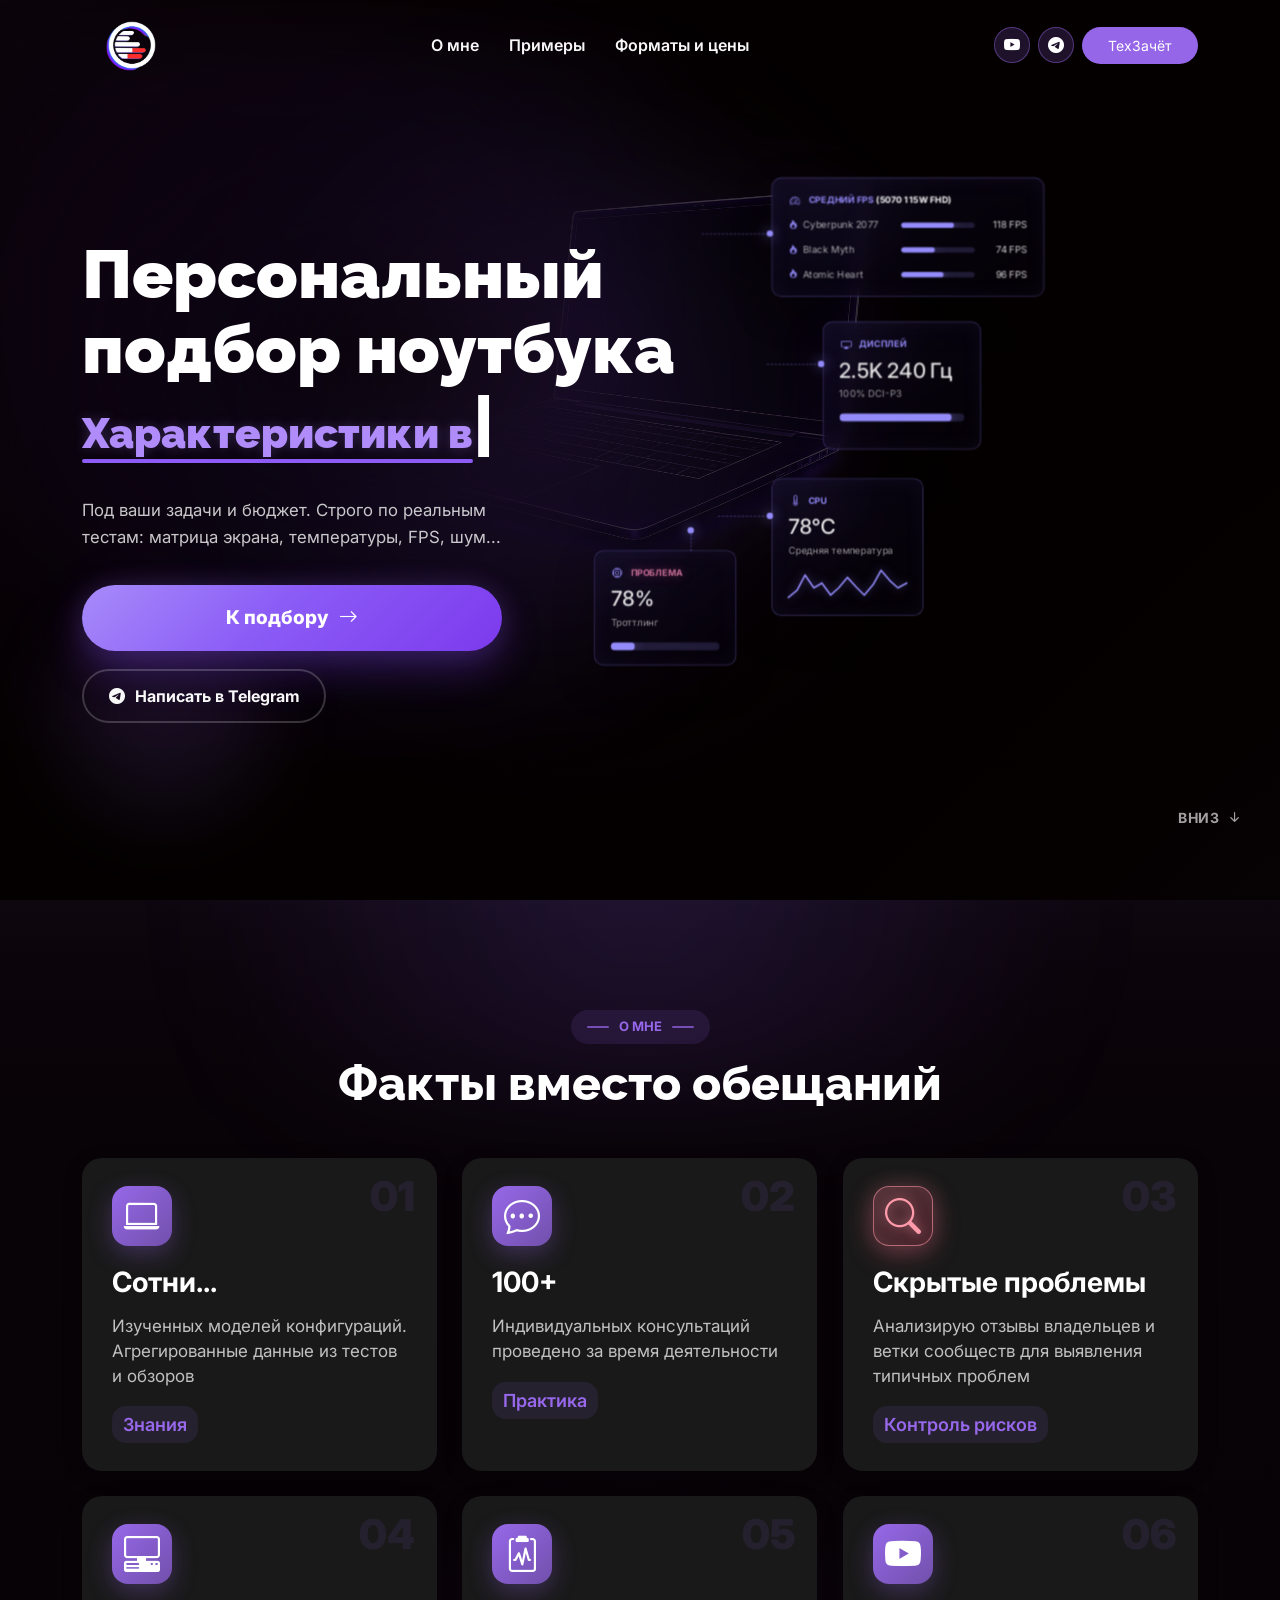
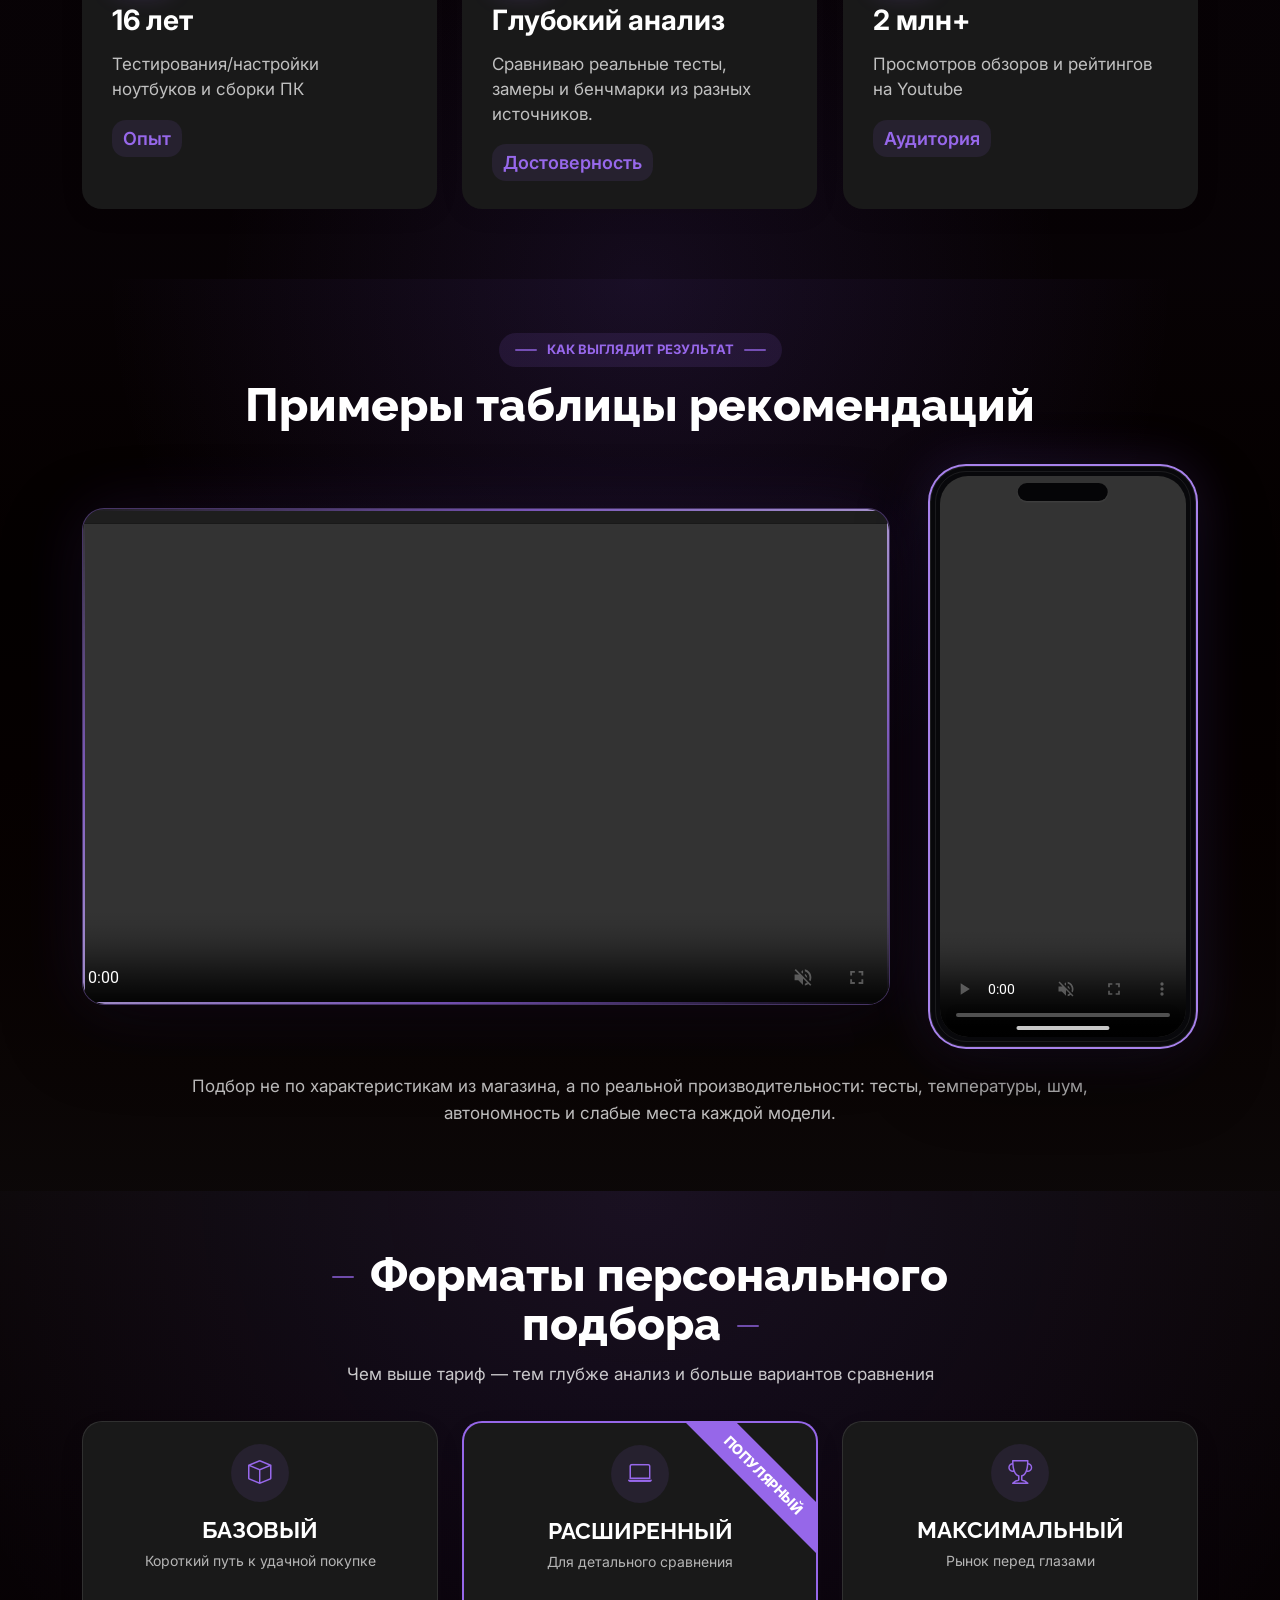
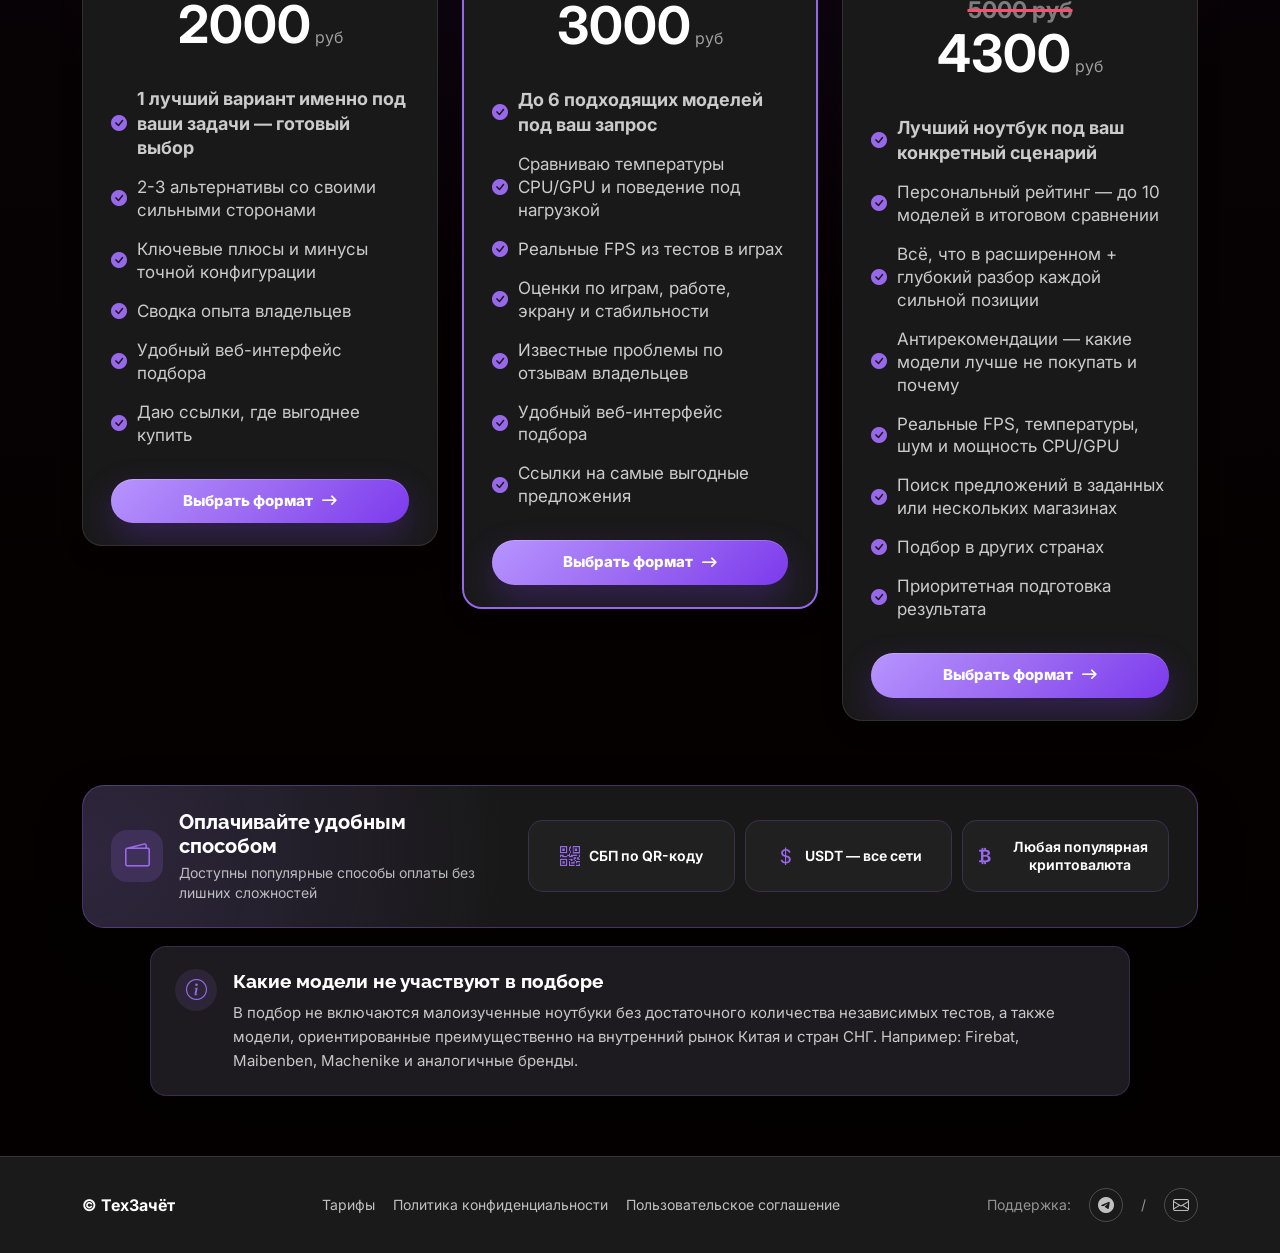
==== commit c3b476aa: "Refine pricing card width" ====
--- a/index.html
+++ b/index.html
@@ -267,11 +267,11 @@
         <p>Чем выше тариф — тем глубже анализ и больше вариантов сравнения</p>
       </div><!-- End Section Title -->
 
-      <div class="container" data-aos="fade-up" data-aos-delay="100">
+      <div class="container pricing-content" data-aos="fade-up" data-aos-delay="100">
 
         <div class="row gy-4">
           <!-- Basic Plan -->
-          <div class="col-lg-6 col-md-6" data-aos="zoom-in" data-aos-delay="200">
+          <div class="col-lg-4 col-md-6" data-aos="zoom-in" data-aos-delay="200">
             <div class="pricing-card">
               <div class="plan-header">
                 <div class="plan-icon">
@@ -303,7 +303,7 @@
           </div><!-- End Basic Plan -->
 
           <!-- Professional Plan -->
-          <div class="col-lg-6 col-md-6" data-aos="zoom-in" data-aos-delay="300">
+          <div class="col-lg-4 col-md-6" data-aos="zoom-in" data-aos-delay="300">
             <div class="pricing-card popular">
               <div class="popular-tag">Популярный</div>
               <div class="plan-header">
@@ -337,7 +337,7 @@
           </div><!-- End Professional Plan -->
 
           <!-- Enterprise Plan -->
-          <div class="col-lg-6 col-md-6" data-aos="zoom-in" data-aos-delay="400">
+          <div class="col-lg-4 col-md-6" data-aos="zoom-in" data-aos-delay="400">
             <div class="pricing-card">
               <div class="plan-header">
                 <div class="plan-icon">
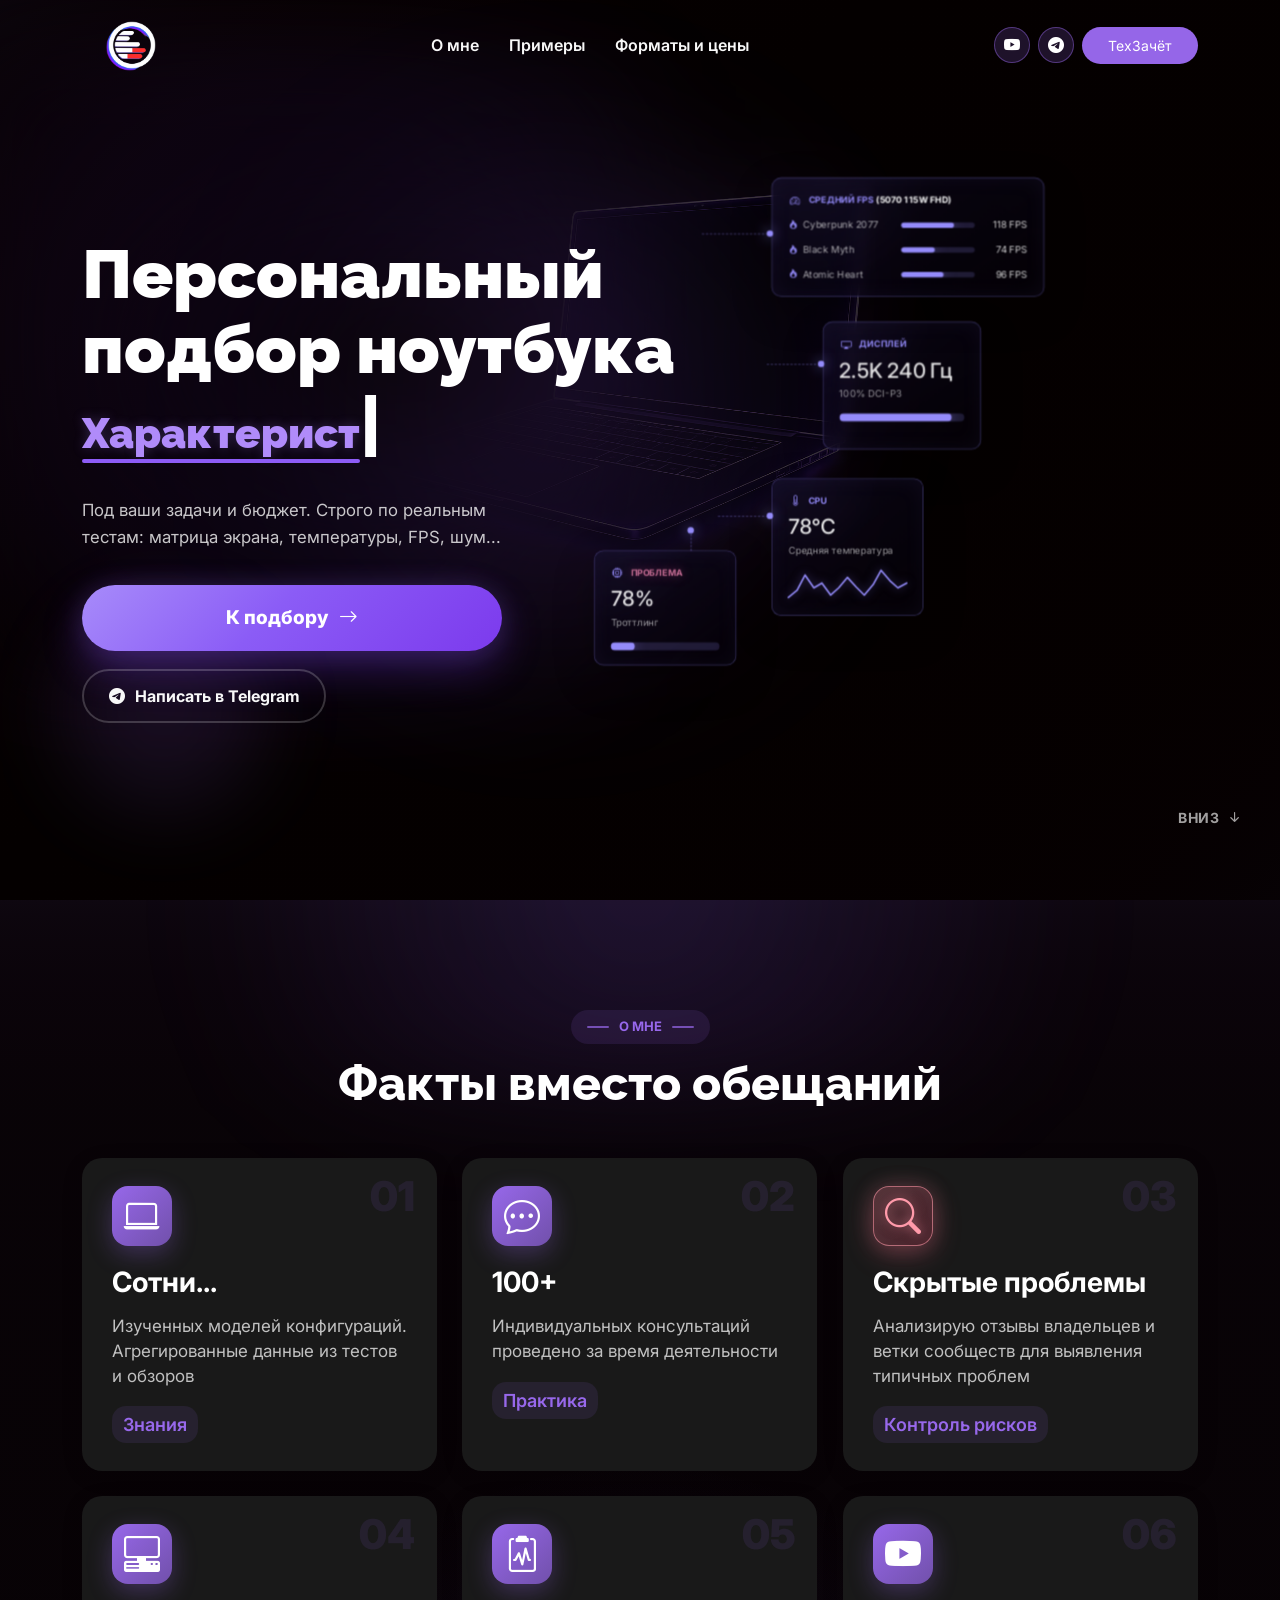
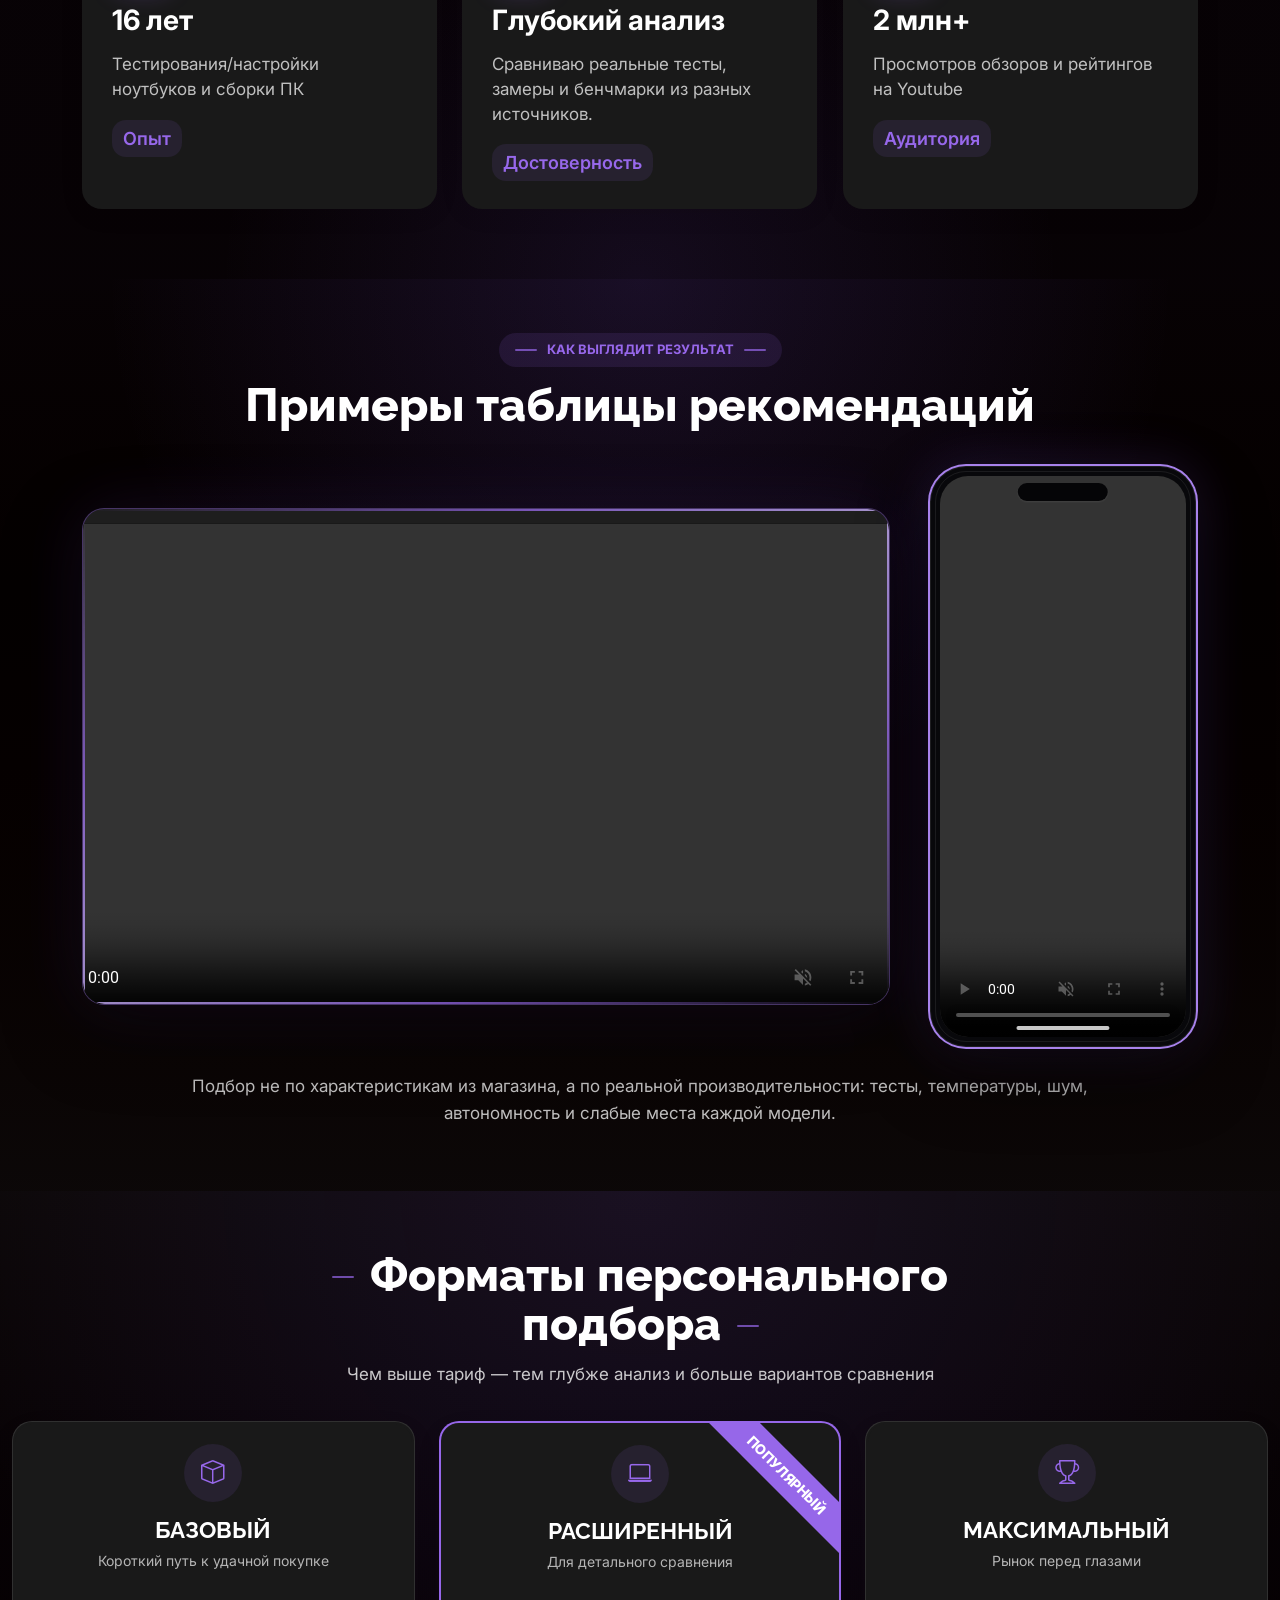
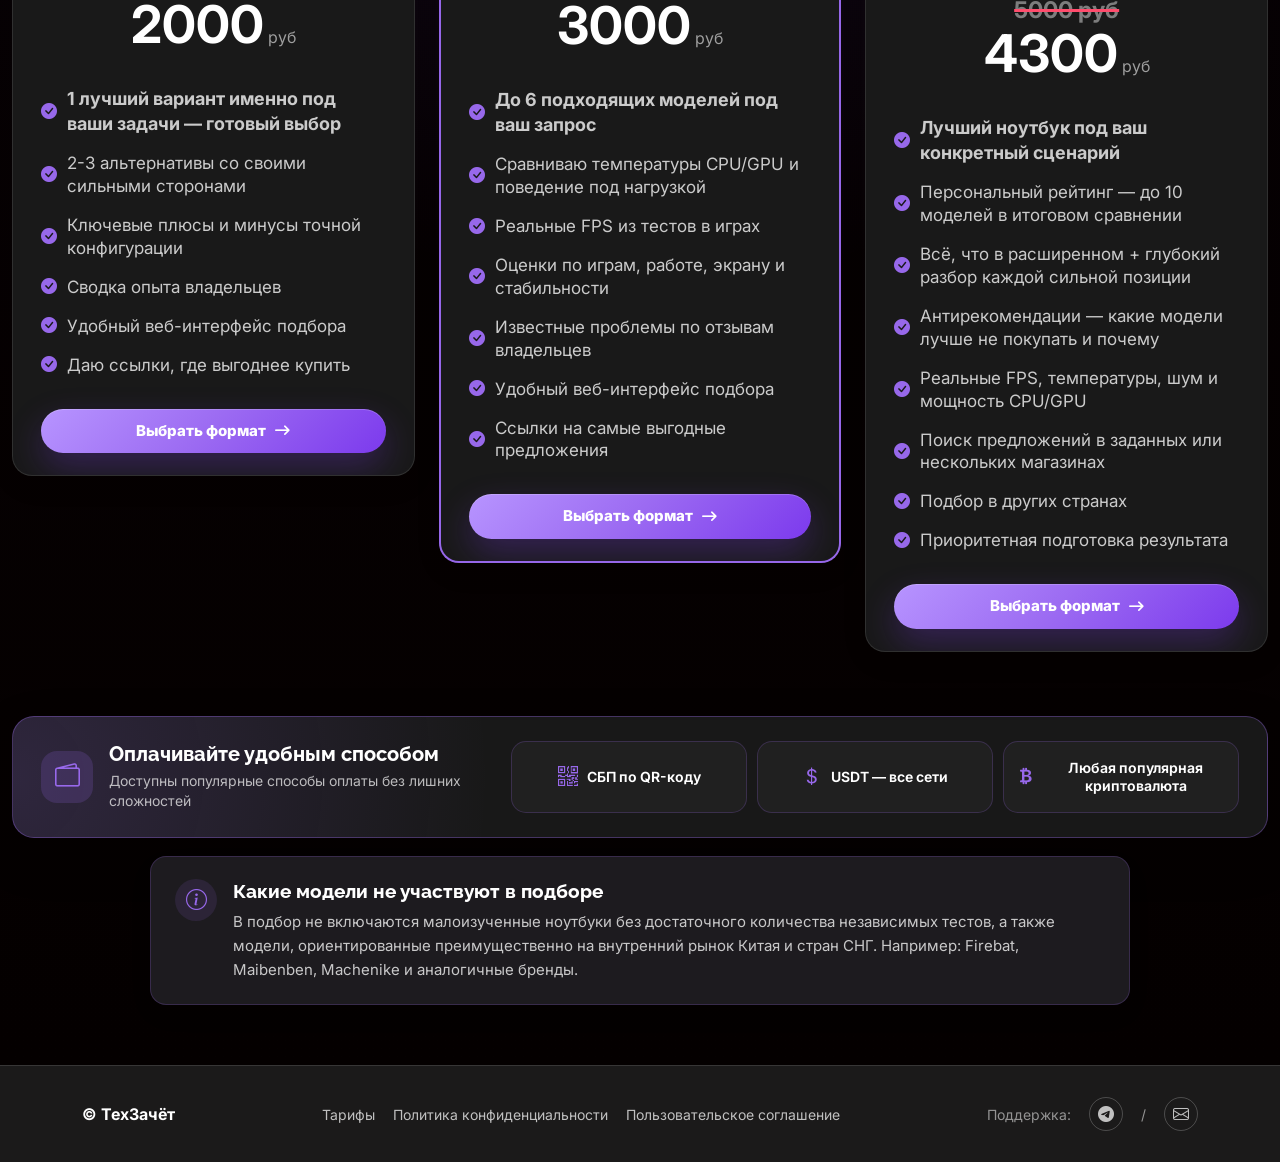
==== commit 204313da: "Apply wider pricing layout stylesheet" ====
--- a/index.html
+++ b/index.html
@@ -43,7 +43,7 @@
   <link href="assets/vendor/swiper/swiper-bundle.min.css" rel="stylesheet">
 
   <!-- Main CSS File -->
-  <link href="assets/css/main.css?v=20260829-mobile-preview" rel="stylesheet">
+  <link href="assets/css/main.css?v=20260901-pricing-width" rel="stylesheet">
   <link href="assets/css/payment.css" rel="stylesheet">
 
   <!-- =======================================================
--- a/assets/css/main.css
+++ b/assets/css/main.css
@@ -4238,6 +4238,10 @@
   justify-content: center;
 }
 
+.pricing .pricing-content {
+  max-width: 1520px;
+}
+
 .pricing .pricing-card {
   min-height: 0;
   background: var(--surface-color);
